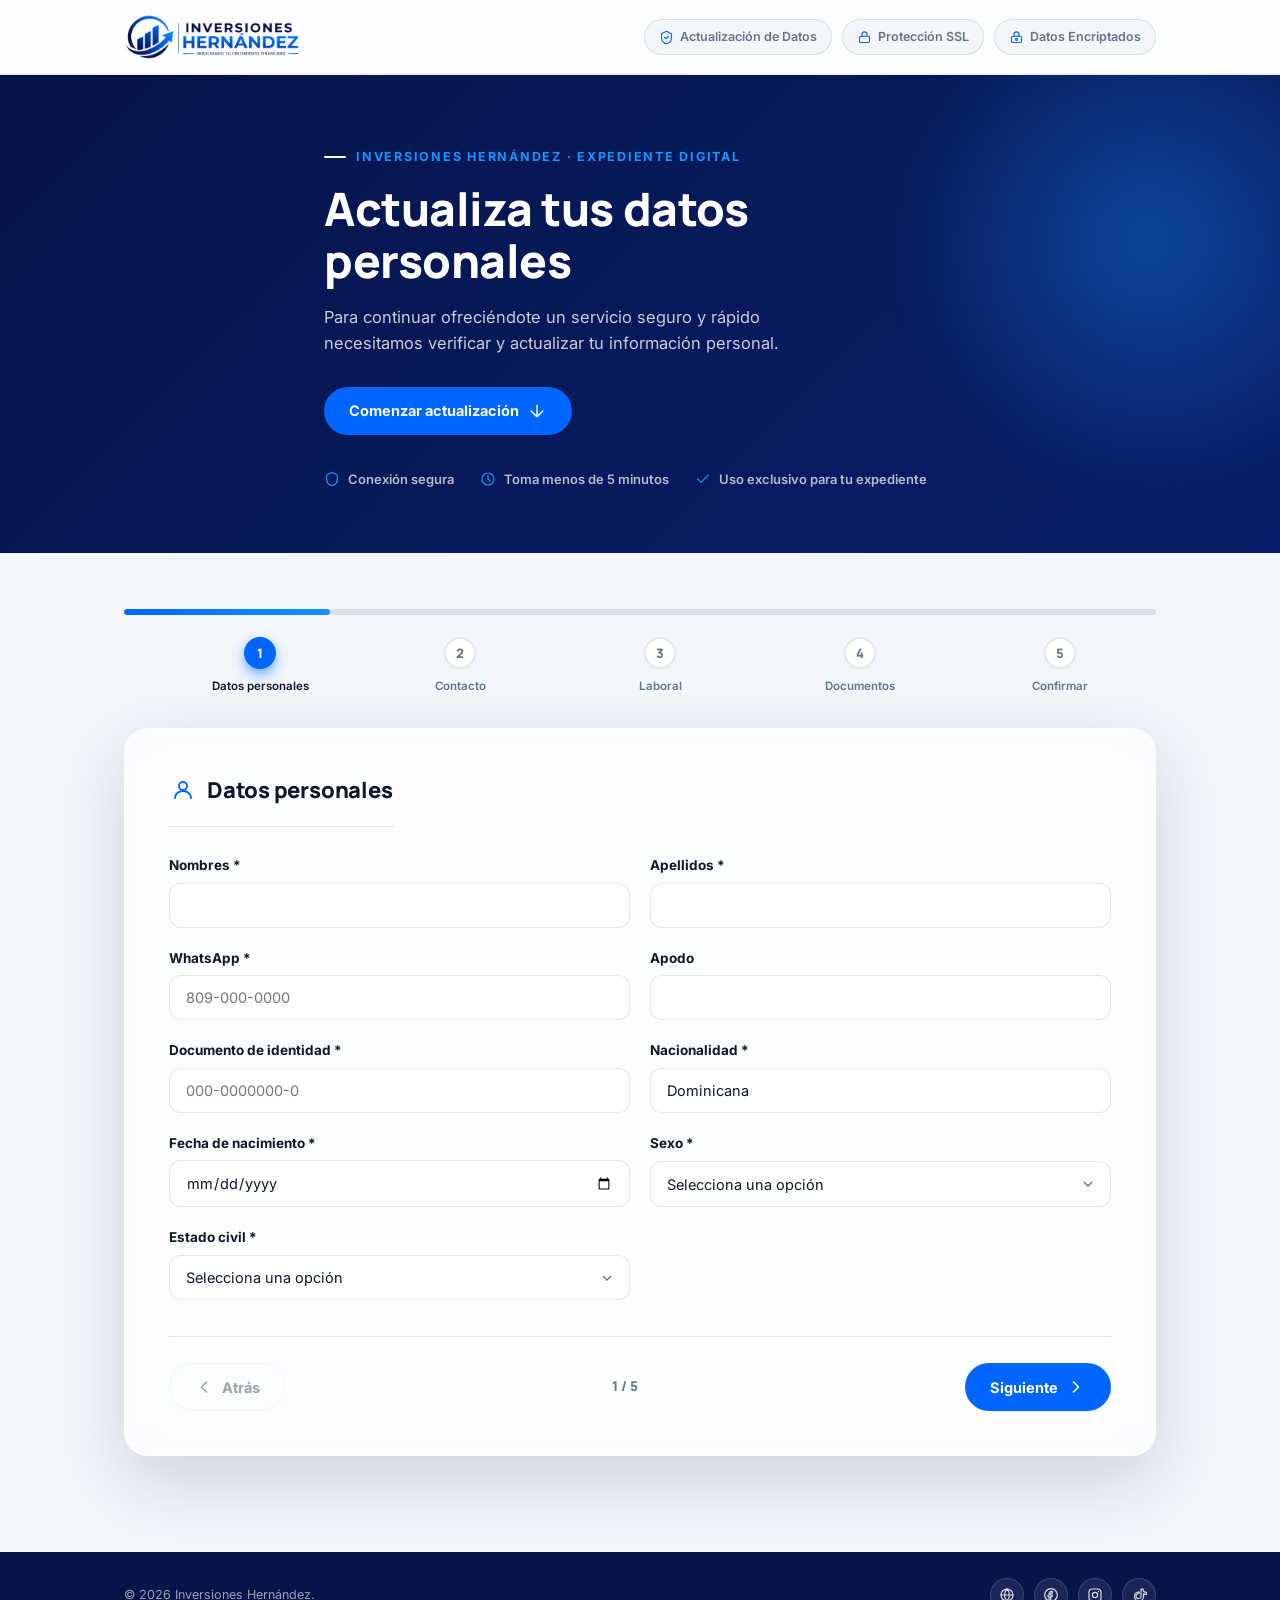
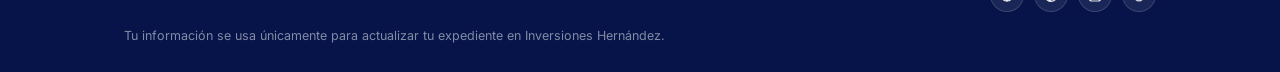
==== index.html @ edae8aea "Add files via upload" ====
<!DOCTYPE html>
<!--
  INVERSIONES HERNÁNDEZ — Actualización de Datos para Préstamos Cloud
  ====================================================================
  Página independiente (index.html / style.css / script.js) pensada para
  colocarse en /actualizar-datos/ dentro del sitio principal, reutilizando
  los assets de marca ya generados (logo, favicons, og-image).

  Nota de diseño: se usan íconos SVG en línea (el mismo sistema que el
  resto del sitio) en lugar de Font Awesome, por rendimiento y consistencia
  visual — ver mensaje de entrega para el detalle de esta decisión.
-->
<html lang="es">
<head>
<meta charset="UTF-8">
<meta name="viewport" content="width=device-width, initial-scale=1.0, viewport-fit=cover">
<title>Actualización de Datos — Inversiones Hernández</title>
<meta name="description" content="Actualiza tu información personal, de contacto, laboral y tus documentos de forma segura para tu expediente en Préstamos Cloud.">
<meta name="robots" content="noindex, follow">
<link rel="canonical" href="https://inversiones-hernandez.github.io/ih/actualizar-datos/">

<!-- Open Graph -->
<meta property="og:type" content="website">
<meta property="og:site_name" content="Inversiones Hernández">
<meta property="og:title" content="Actualización de Datos — Inversiones Hernández">
<meta property="og:description" content="Actualiza tu información de forma segura para tu expediente en Préstamos Cloud.">
<meta property="og:url" content="https://inversiones-hernandez.github.io/ih/actualizar-datos/">
<meta property="og:image" content="https://inversiones-hernandez.github.io/ih/actualizar-datos/assets/og-image.png">
<meta property="og:locale" content="es_DO">
<meta name="twitter:card" content="summary_large_image">

<link rel="preconnect" href="https://fonts.googleapis.com">
<link rel="preconnect" href="https://fonts.gstatic.com" crossorigin>
<link href="https://fonts.googleapis.com/css2?family=Manrope:wght@500;700;800&family=Inter:wght@400;500;600;700&display=swap" rel="stylesheet">

<link rel="icon" type="image/x-icon" href="favicon.ico">
<link rel="icon" type="image/png" sizes="16x16" href="favicon-16.png">
<link rel="icon" type="image/png" sizes="32x32" href="favicon-32.png">
<link rel="apple-touch-icon" sizes="180x180" href="apple-touch-icon.png">
<link rel="manifest" href="manifest.json">
<meta name="theme-color" content="#0066ff">
<link rel="stylesheet" href="style.css">

<script type="application/ld+json">
{
  "@context": "https://schema.org",
  "@type": "Organization",
  "name": "Inversiones Hernández.",
  "url": "https://inversiones-hernandez.github.io/ih/",
  "logo": "https://inversiones-hernandez.github.io/ih/assets/icon-512.png",
  "sameAs": [
    "https://www.facebook.com/people/Inversiones-Hern%C3%A1ndez/61592151383152/",
    "https://www.instagram.com/inversioneshernandezrd/",
    "https://www.tiktok.com/@inversioneshernandezrd"
  ]
}
</script>
</head>
<body>

<a class="skip-link" href="#formulario">Saltar al formulario</a>

<!-- ============ HEADER ============ -->
<header class="site-header">
  <div class="wrap header-inner">
    <a class="brand" href="../index.html">
      <img class="brand-mark" src="logo-horizontal.png" alt="Inversiones Hernández — Impulsando tu crecimiento financiero">
    </a>
    <div class="trust-badges" aria-label="Indicadores de seguridad">
      <span class="badge-pill">
        <svg class="icon" viewBox="0 0 24 24"><path d="M12 2l8 4v6c0 5-3.5 9-8 10-4.5-1-8-5-8-10V6z"/><path d="M9 12l2 2 4-4"/></svg>
        Actualización de Datos
      </span>
      <span class="badge-pill">
        <svg class="icon" viewBox="0 0 24 24"><rect x="4" y="10" width="16" height="10" rx="2"/><path d="M8 10V7a4 4 0 018 0v3"/></svg>
        Protección SSL
      </span>
      <span class="badge-pill">
        <svg class="icon" viewBox="0 0 24 24"><rect x="4" y="10" width="16" height="10" rx="2"/><path d="M8 10V7a4 4 0 018 0v3"/><circle cx="12" cy="15" r="1.6"/></svg>
        Datos Encriptados
      </span>
    </div>
  </div>
</header>

<main>
<!-- ============ HERO ============ -->
<section class="hero">
  <div class="wrap hero-inner">
    <div class="eyebrow">Inversiones Hernández · Expediente digital</div>
    <h1>Actualiza tus datos personales</h1>
    <p class="hero-sub">Para continuar ofreciéndote un servicio seguro y rápido necesitamos verificar y actualizar tu información personal.</p>
    <button type="button" class="btn btn-primary btn-lg" id="startBtn">
      Comenzar actualización
      <svg class="icon" viewBox="0 0 24 24"><path d="M12 5v14M5 12l7 7 7-7"/></svg>
    </button>
    <div class="hero-trust">
      <div class="trust-item"><svg class="icon" viewBox="0 0 24 24"><path d="M12 2l8 4v6c0 5-3.5 9-8 10-4.5-1-8-5-8-10V6z"/></svg>Conexión segura</div>
      <div class="trust-item"><svg class="icon" viewBox="0 0 24 24"><circle cx="12" cy="12" r="9"/><path d="M12 7v5l3 3"/></svg>Toma menos de 5 minutos</div>
      <div class="trust-item"><svg class="icon" viewBox="0 0 24 24"><path d="M20 6L9 17l-5-5"/></svg>Uso exclusivo para tu expediente</div>
    </div>
  </div>
</section>

<!-- ============ FORMULARIO ============ -->
<section class="form-section" id="formulario">
  <div class="wrap">

    <!-- Barra de progreso -->
    <div class="progress-wrap" aria-hidden="false">
      <div class="progress-track">
        <div class="progress-fill" id="progressFill"></div>
      </div>
      <ol class="progress-steps" id="progressSteps">
        <li class="progress-step active" data-step="1"><span class="dot">1</span><span class="label">Datos personales</span></li>
        <li class="progress-step" data-step="2"><span class="dot">2</span><span class="label">Contacto</span></li>
        <li class="progress-step" data-step="3"><span class="dot">3</span><span class="label">Laboral</span></li>
        <li class="progress-step" data-step="4"><span class="dot">4</span><span class="label">Documentos</span></li>
        <li class="progress-step" data-step="5"><span class="dot">5</span><span class="label">Confirmar</span></li>
      </ol>
    </div>

    <form id="updateForm" class="glass-card form-card" novalidate autocomplete="on">

      <!-- ===== PASO 1: DATOS PERSONALES ===== -->
      <fieldset class="step active" data-step="1">
        <legend class="step-title">
          <svg class="icon" viewBox="0 0 24 24"><circle cx="12" cy="8" r="4"/><path d="M4 20c0-4 3.6-7 8-7s8 3 8 7"/></svg>
          Datos personales
        </legend>

        <div class="field-grid">
          <div class="field"><label for="nombres">Nombres *</label><input type="text" id="nombres" name="nombres" required autocomplete="given-name"><span class="field-error">Escribe tus nombres.</span></div>
          <div class="field"><label for="apellidos">Apellidos *</label><input type="text" id="apellidos" name="apellidos" required autocomplete="family-name"><span class="field-error">Escribe tus apellidos.</span></div>
          <div class="field"><label for="whatsapp">WhatsApp *</label><input type="tel" id="whatsapp" name="whatsapp" required placeholder="809-000-0000" inputmode="numeric"><span class="field-error">Escribe un número dominicano válido (809/829/849).</span></div>
          <div class="field"><label for="apodo">Apodo</label><input type="text" id="apodo" name="apodo"></div>
          <div class="field"><label for="documento">Documento de identidad *</label><input type="text" id="documento" name="documento" required placeholder="000-0000000-0" inputmode="numeric"><span class="field-error">Escribe una cédula válida (11 dígitos).</span></div>
          <div class="field"><label for="nacionalidad">Nacionalidad *</label><input type="text" id="nacionalidad" name="nacionalidad" required value="Dominicana"><span class="field-error">Escribe tu nacionalidad.</span></div>
          <div class="field"><label for="fechaNacimiento">Fecha de nacimiento *</label><input type="date" id="fechaNacimiento" name="fechaNacimiento" required><span class="field-error">Debes ser mayor de 18 años.</span></div>
          <div class="field">
            <label for="sexo">Sexo *</label>
            <select id="sexo" name="sexo" required>
              <option value="" disabled selected>Selecciona una opción</option>
              <option value="Masculino">Masculino</option>
              <option value="Femenino">Femenino</option>
            </select>
            <span class="field-error">Selecciona una opción.</span>
          </div>
          <div class="field">
            <label for="estadoCivil">Estado civil *</label>
            <select id="estadoCivil" name="estadoCivil" required>
              <option value="" disabled selected>Selecciona una opción</option>
              <option value="Soltero/a">Soltero/a</option>
              <option value="Casado/a">Casado/a</option>
              <option value="Unión libre">Unión libre</option>
              <option value="Divorciado/a">Divorciado/a</option>
              <option value="Viudo/a">Viudo/a</option>
            </select>
            <span class="field-error">Selecciona una opción.</span>
          </div>
        </div>
      </fieldset>

      <!-- ===== PASO 2: CONTACTO ===== -->
      <fieldset class="step" data-step="2">
        <legend class="step-title">
          <svg class="icon" viewBox="0 0 24 24"><path d="M22 16.9v2a2 2 0 01-2.2 2 19.8 19.8 0 01-8.6-3.1 19.5 19.5 0 01-6-6A19.8 19.8 0 013 4.2 2 2 0 015 2h2a2 2 0 012 1.7c.1.9.3 1.8.6 2.6a2 2 0 01-.5 2.1L8 9.7a16 16 0 006 6l1.4-1.4a2 2 0 012.1-.5c.8.3 1.7.5 2.6.6a2 2 0 012 2.5z"/></svg>
          Contacto
        </legend>

        <div class="field-grid">
          <div class="field"><label for="telefonoPrincipal">Teléfono principal *</label><input type="tel" id="telefonoPrincipal" name="telefonoPrincipal" required placeholder="809-000-0000" inputmode="numeric"><span class="field-error">Escribe un número dominicano válido.</span></div>
          <div class="field"><label for="otroTelefono">Otro teléfono</label><input type="tel" id="otroTelefono" name="otroTelefono" placeholder="809-000-0000" inputmode="numeric"><span class="field-error">Escribe un número dominicano válido.</span></div>
          <div class="field"><label for="correo">Correo electrónico *</label><input type="email" id="correo" name="correo" required autocomplete="email"><span class="field-error">Escribe un correo válido.</span></div>
          <div class="field field-full"><label for="direccion">Dirección *</label><input type="text" id="direccion" name="direccion" required autocomplete="street-address"><span class="field-error">Escribe tu dirección.</span></div>
          <div class="field">
            <label for="provincia">Provincia *</label>
            <select id="provincia" name="provincia" required>
              <option value="" disabled selected>Selecciona tu provincia</option>
              <option>Azua</option><option>Bahoruco</option><option>Barahona</option><option>Dajabón</option>
              <option>Distrito Nacional</option><option>Duarte</option><option>El Seibo</option><option>Elías Piña</option>
              <option>Espaillat</option><option>Hato Mayor</option><option>Hermanas Mirabal</option><option>Independencia</option>
              <option>La Altagracia</option><option>La Romana</option><option>La Vega</option><option>María Trinidad Sánchez</option>
              <option>Monseñor Nouel</option><option>Monte Cristi</option><option>Monte Plata</option><option>Pedernales</option>
              <option>Peravia</option><option>Puerto Plata</option><option>Samaná</option><option>San Cristóbal</option>
              <option>San José de Ocoa</option><option>San Juan</option><option>San Pedro de Macorís</option><option>Sánchez Ramírez</option>
              <option>Santiago</option><option>Santiago Rodríguez</option><option>Santo Domingo</option><option>Valverde</option>
            </select>
            <span class="field-error">Selecciona tu provincia.</span>
          </div>
          <div class="field"><label for="municipio">Municipio *</label><input type="text" id="municipio" name="municipio" required><span class="field-error">Escribe tu municipio.</span></div>
          <div class="field"><label for="sector">Sector *</label><input type="text" id="sector" name="sector" required><span class="field-error">Escribe tu sector.</span></div>
        </div>
      </fieldset>

      <!-- ===== PASO 3: INFORMACIÓN LABORAL ===== -->
      <fieldset class="step" data-step="3">
        <legend class="step-title">
          <svg class="icon" viewBox="0 0 24 24"><rect x="3" y="7" width="18" height="13" rx="2"/><path d="M8 7V5a2 2 0 012-2h4a2 2 0 012 2v2"/></svg>
          Información laboral
        </legend>

        <div class="field-grid">
          <div class="field"><label for="lugarTrabajo">Lugar de trabajo *</label><input type="text" id="lugarTrabajo" name="lugarTrabajo" required><span class="field-error">Escribe tu lugar de trabajo.</span></div>
          <div class="field field-full"><label for="direccionTrabajo">Dirección del trabajo *</label><input type="text" id="direccionTrabajo" name="direccionTrabajo" required><span class="field-error">Escribe la dirección de tu trabajo.</span></div>
          <div class="field"><label for="ocupacion">Ocupación *</label><input type="text" id="ocupacion" name="ocupacion" required><span class="field-error">Escribe tu ocupación.</span></div>
          <div class="field"><label for="ingresos">Ingresos mensuales (RD$) *</label><input type="number" id="ingresos" name="ingresos" required min="0" step="1" inputmode="numeric"><span class="field-error">Escribe un monto válido.</span></div>
          <div class="field field-full">
            <label for="situacionLaboral">Situación laboral *</label>
            <select id="situacionLaboral" name="situacionLaboral" required>
              <option value="" disabled selected>Selecciona una opción</option>
              <option>Empleado fijo</option>
              <option>Empleado temporal</option>
              <option>Independiente</option>
              <option>Comerciante</option>
              <option>Empresario</option>
              <option>Desempleado</option>
              <option>Jubilado</option>
            </select>
            <span class="field-error">Selecciona una opción.</span>
          </div>
        </div>
      </fieldset>

      <!-- ===== PASO 4: DOCUMENTOS ===== -->
      <fieldset class="step" data-step="4">
        <legend class="step-title">
          <svg class="icon" viewBox="0 0 24 24"><rect x="3" y="3" width="18" height="18" rx="3"/><circle cx="9" cy="10" r="2"/><path d="M21 15l-5-5-9 9"/></svg>
          Documentos
        </legend>

        <!-- Tarjeta de ejemplo -->
        <div class="example-card">
          <div class="example-visual" aria-hidden="true">
            <svg viewBox="0 0 220 220" class="example-illustration">
              <circle cx="110" cy="110" r="104" fill="var(--gris-bg)" stroke="var(--azul-electrico)" stroke-width="2" stroke-dasharray="4 8"/>
              <circle cx="110" cy="78" r="30" fill="none" stroke="var(--azul-principal)" stroke-width="4"/>
              <path d="M62 168c6-26 26-40 48-40s42 14 48 40" fill="none" stroke="var(--azul-principal)" stroke-width="4" stroke-linecap="round"/>
              <rect x="76" y="118" width="68" height="42" rx="6" fill="var(--blanco)" stroke="var(--azul-oscuro)" stroke-width="3"/>
              <circle cx="92" cy="134" r="6" fill="var(--gris-bg)" stroke="var(--azul-oscuro)" stroke-width="2"/>
              <line x1="104" y1="130" x2="132" y2="130" stroke="var(--azul-oscuro)" stroke-width="2.5"/>
              <line x1="104" y1="138" x2="128" y2="138" stroke="var(--azul-oscuro)" stroke-width="2.5"/>
              <line x1="104" y1="146" x2="120" y2="146" stroke="var(--azul-oscuro)" stroke-width="2.5"/>
            </svg>
          </div>
          <div class="example-copy">
            <h3>Ejemplo de fotografía correcta</h3>
            <ul>
              <li>Persona mirando al frente.</li>
              <li>Sosteniendo el documento de identidad.</li>
              <li>Documento completamente visible.</li>
              <li>Buena iluminación y fondo claro.</li>
            </ul>
            <button type="button" class="btn btn-ghost btn-sm" id="viewExampleBtn">Ver imagen en tamaño completo</button>
          </div>
        </div>

        <div class="whatsapp-note">
          <svg class="icon" viewBox="0 0 24 24"><path d="M12 9v4M12 17h.01"/><path d="M10.3 3.9L2.6 18a2 2 0 001.7 3h15.4a2 2 0 001.7-3L13.7 3.9a2 2 0 00-3.4 0z"/></svg>
          <p><strong>Importante:</strong> al finalizar, se abrirá WhatsApp con tus datos. Ahí debes <strong>adjuntar manualmente estas 3 fotos</strong> antes de enviar el mensaje — no se envían solas.</p>
        </div>

        <div class="upload-grid">
          <!-- Foto de perfil -->
          <div class="upload-block">
            <label class="upload-label">Foto de perfil *</label>
            <div class="dropzone" data-target="fotoPerfil" tabindex="0" role="button" aria-label="Subir foto de perfil">
              <svg class="icon upload-icon" viewBox="0 0 24 24"><path d="M12 16V4M7 9l5-5 5 5"/><path d="M4 20h16"/></svg>
              <p><strong>Arrastra tu imagen aquí</strong> o haz clic para seleccionar</p>
              <span class="upload-hint">También puedes tomar la foto con tu cámara</span>
              <input type="file" id="fotoPerfil" name="fotoPerfil" accept="image/*" capture="environment" hidden required>
            </div>
            <div class="preview-box" id="previewFotoPerfil" hidden>
              <img alt="Vista previa de foto de perfil">
              <button type="button" class="preview-remove" data-target="fotoPerfil" aria-label="Quitar imagen">
                <svg class="icon" viewBox="0 0 24 24"><path d="M18 6L6 18M6 6l12 12"/></svg>
              </button>
            </div>
            <span class="field-error">Sube tu foto de perfil.</span>
          </div>

          <!-- Cédula frontal -->
          <div class="upload-block">
            <label class="upload-label">Documento de identidad (frontal) *</label>
            <div class="dropzone" data-target="fotoCedulaFrontal" tabindex="0" role="button" aria-label="Subir foto frontal de la cédula">
              <svg class="icon upload-icon" viewBox="0 0 24 24"><path d="M12 16V4M7 9l5-5 5 5"/><path d="M4 20h16"/></svg>
              <p><strong>Arrastra tu imagen aquí</strong> o haz clic para seleccionar</p>
              <span class="upload-hint">También puedes tomar la foto con tu cámara</span>
              <input type="file" id="fotoCedulaFrontal" name="fotoCedulaFrontal" accept="image/*" capture="environment" hidden required>
            </div>
            <div class="preview-box" id="previewFotoCedulaFrontal" hidden>
              <img alt="Vista previa de cédula frontal">
              <button type="button" class="preview-remove" data-target="fotoCedulaFrontal" aria-label="Quitar imagen">
                <svg class="icon" viewBox="0 0 24 24"><path d="M18 6L6 18M6 6l12 12"/></svg>
              </button>
            </div>
            <span class="field-error">Sube la foto frontal de tu cédula.</span>
          </div>

          <!-- Cédula reverso -->
          <div class="upload-block">
            <label class="upload-label">Documento de identidad (reverso) *</label>
            <div class="dropzone" data-target="fotoCedulaReverso" tabindex="0" role="button" aria-label="Subir foto del reverso de la cédula">
              <svg class="icon upload-icon" viewBox="0 0 24 24"><path d="M12 16V4M7 9l5-5 5 5"/><path d="M4 20h16"/></svg>
              <p><strong>Arrastra tu imagen aquí</strong> o haz clic para seleccionar</p>
              <span class="upload-hint">También puedes tomar la foto con tu cámara</span>
              <input type="file" id="fotoCedulaReverso" name="fotoCedulaReverso" accept="image/*" capture="environment" hidden required>
            </div>
            <div class="preview-box" id="previewFotoCedulaReverso" hidden>
              <img alt="Vista previa de cédula reverso">
              <button type="button" class="preview-remove" data-target="fotoCedulaReverso" aria-label="Quitar imagen">
                <svg class="icon" viewBox="0 0 24 24"><path d="M18 6L6 18M6 6l12 12"/></svg>
              </button>
            </div>
            <span class="field-error">Sube la foto del reverso de tu cédula.</span>
          </div>
        </div>
      </fieldset>

      <!-- ===== PASO 5: CONFIRMACIÓN ===== -->
      <fieldset class="step" data-step="5">
        <legend class="step-title">
          <svg class="icon" viewBox="0 0 24 24"><circle cx="12" cy="12" r="9"/><path d="M9 12l2 2 4-4"/></svg>
          Confirmación
        </legend>

        <div class="summary-box" id="summaryBox" aria-live="polite"></div>

        <label class="consent-row">
          <input type="checkbox" id="consentimiento" name="consentimiento" required>
          <span>Confirmo que toda la información suministrada es correcta y autorizo a Inversiones Hernández a utilizarla únicamente para fines de actualización de mi expediente en Préstamos Cloud.</span>
        </label>
        <span class="field-error" id="consentError">Debes confirmar y autorizar el uso de tus datos.</span>

        <button type="submit" class="btn btn-primary btn-huge" id="submitBtn">
          Actualizar información
          <svg class="icon" viewBox="0 0 24 24"><path d="M20 6L9 17l-5-5"/></svg>
        </button>
      </fieldset>

      <!-- ===== NAVEGACIÓN DEL FORMULARIO ===== -->
      <div class="form-nav">
        <button type="button" class="btn btn-ghost" id="prevBtn" disabled>
          <svg class="icon" viewBox="0 0 24 24"><path d="M15 18l-6-6 6-6"/></svg>
          Atrás
        </button>
        <span class="step-indicator"><span id="stepCurrent">1</span> / 5</span>
        <button type="button" class="btn btn-primary" id="nextBtn">
          <span id="nextBtnLabel">Paso Final</span>
          <svg class="icon" viewBox="0 0 24 24"><path d="M9 6l6 6-6 6"/></svg>
        </button>
      </div>
    </form>
  </div>
</section>
</main>

<!-- ============ FOOTER ============ -->
<footer class="site-footer">
  <div class="wrap footer-inner">
    <div class="footer-top">
      <span>© 2026 Inversiones Hernández.</span>
      <div class="footer-socials">
        <a href="https://inversiones-hernandez.github.io/ih/" target="_blank" rel="noopener" aria-label="Sitio web oficial">
          <svg class="icon" viewBox="0 0 24 24"><circle cx="12" cy="12" r="9"/><path d="M3 12h18M12 3c2.5 2.5 3.8 5.6 3.8 9s-1.3 6.5-3.8 9c-2.5-2.5-3.8-5.6-3.8-9S9.5 5.5 12 3z"/></svg>
        </a>
        <a href="https://www.facebook.com/people/Inversiones-Hern%C3%A1ndez/61592151383152/" target="_blank" rel="noopener" aria-label="Facebook">
          <svg class="icon" viewBox="0 0 24 24"><circle cx="12" cy="12" r="9.5"/><path d="M14 9.2h-1.3c-.8 0-1.2.5-1.2 1.3V12H14l-.4 2.3h-2.1V21h-2.3v-6.7H7.4V12h1.8v-1.9c0-1.9 1.2-3.4 3-3.4H14z"/></svg>
        </a>
        <a href="https://www.instagram.com/inversioneshernandezrd/" target="_blank" rel="noopener" aria-label="Instagram">
          <svg class="icon" viewBox="0 0 24 24"><rect x="3" y="3" width="18" height="18" rx="5"/><circle cx="12" cy="12" r="4"/><circle cx="17.3" cy="6.7" r="1" fill="currentColor" stroke="none"/></svg>
        </a>
        <a href="https://www.tiktok.com/@inversioneshernandezrd" target="_blank" rel="noopener" aria-label="TikTok">
          <svg class="icon" viewBox="0 0 24 24"><path d="M15 3v10.7a3.7 3.7 0 11-3-3.63V7.2a6.8 6.8 0 106.8 6.8V10a8 8 0 004.2 1.2V8a5 5 0 01-5-5z"/></svg>
        </a>
      </div>
    </div>
    <span class="footer-note">Tu información se usa únicamente para actualizar tu expediente en Inversiones Hernández.</span>
  </div>
</footer>

<!-- ============ OVERLAYS ============ -->

<!-- Loader -->
<div class="overlay" id="loaderOverlay" hidden>
  <div class="overlay-card">
    <div class="spinner" aria-hidden="true"></div>
    <p id="loaderText">Enviando tu información…</p>
    <div class="loader-bar"><div class="loader-bar-fill" id="loaderBarFill"></div></div>
  </div>
</div>

<!-- Éxito -->
<div class="overlay" id="successOverlay" hidden>
  <div class="overlay-card">
    <div class="success-check" aria-hidden="true">
      <svg viewBox="0 0 52 52"><circle cx="26" cy="26" r="24"/><path d="M14 27l8 8 16-16"/></svg>
    </div>
    <h3>¡Información recibida!</h3>
    <p>Vas a abrir WhatsApp para enviarnos tu solicitud. Espera un momento…</p>
  </div>
</div>

<!-- Aviso post-WhatsApp -->
<div class="overlay" id="whatsappNotice" hidden>
  <div class="overlay-card notice-card">
    <svg class="icon notice-icon" viewBox="0 0 24 24"><path d="M12 9v4M12 17h.01"/><path d="M10.3 3.9L2.6 18a2 2 0 001.7 3h15.4a2 2 0 001.7-3L13.7 3.9a2 2 0 00-3.4 0z"/></svg>
    <h3>Un último paso</h3>
    <p>Ahora adjunta las fotografías de perfil y de tu documento antes de enviar el mensaje en WhatsApp.</p>
    <button type="button" class="btn btn-primary" id="closeWhatsappNotice">Entendido</button>
  </div>
</div>

<!-- Imagen de ejemplo en tamaño completo -->
<div class="overlay" id="imageModal" hidden>
  <div class="overlay-card image-modal-card">
    <button type="button" class="modal-close" id="closeImageModal" aria-label="Cerrar">
      <svg class="icon" viewBox="0 0 24 24"><path d="M18 6L6 18M6 6l12 12"/></svg>
    </button>
    <svg viewBox="0 0 220 220" class="example-illustration example-illustration-lg">
      <circle cx="110" cy="110" r="104" fill="var(--gris-bg)" stroke="var(--azul-electrico)" stroke-width="2" stroke-dasharray="4 8"/>
      <circle cx="110" cy="78" r="30" fill="none" stroke="var(--azul-principal)" stroke-width="4"/>
      <path d="M62 168c6-26 26-40 48-40s42 14 48 40" fill="none" stroke="var(--azul-principal)" stroke-width="4" stroke-linecap="round"/>
      <rect x="76" y="118" width="68" height="42" rx="6" fill="var(--blanco)" stroke="var(--azul-oscuro)" stroke-width="3"/>
      <circle cx="92" cy="134" r="6" fill="var(--gris-bg)" stroke="var(--azul-oscuro)" stroke-width="2"/>
      <line x1="104" y1="130" x2="132" y2="130" stroke="var(--azul-oscuro)" stroke-width="2.5"/>
      <line x1="104" y1="138" x2="128" y2="138" stroke="var(--azul-oscuro)" stroke-width="2.5"/>
      <line x1="104" y1="146" x2="120" y2="146" stroke="var(--azul-oscuro)" stroke-width="2.5"/>
    </svg>
    <p>Ejemplo de fotografía correcta</p>
  </div>
</div>

<!-- Toast de error genérico -->
<div class="toast" id="toast" role="status" aria-live="assertive" hidden></div>

<script src="script.js"></script>
</body>
</html>
---- style.css ----
/* ==========================================================================
   INVERSIONES HERNÁNDEZ — Actualización de Datos
   style.css — organizado por secciones
   ==========================================================================
   1. Variables y reset
   2. Tipografía base
   3. Utilidades / layout
   4. Header
   5. Hero
   6. Barra de progreso
   7. Formulario (tarjeta, campos, validación)
   8. Carga de documentos (dropzones, preview, ejemplo)
   9. Botones
   10. Overlays (loader, éxito, aviso, modal imagen)
   11. Toast
   12. Footer
   13. Animaciones
   14. Responsive
   ========================================================================== */

/* ===== 1. VARIABLES Y RESET ===== */
:root{
  --azul-oscuro:#061449;
  --azul-profundo:#0a1f6b;
  --azul-principal:#0066ff;
  --azul-electrico:#1495ff;
  --blanco:#ffffff;
  --gris-bg:#f3f6fb;
  --gris-texto:#64748b;
  --texto:#0f172a;
  --borde:rgba(15,23,42,.10);
  --shadow:0 25px 70px rgba(6,20,73,.16);
  --radius:24px;

  --exito:#1b9c6e;
  --error:#e0392f;
  --display:"Manrope","Inter",sans-serif;
  --body-font:"Inter","Manrope",sans-serif;
}

*{ box-sizing: border-box; }
html{ scroll-behavior: smooth; }
body{
  margin:0;
  background: var(--gris-bg);
  color: var(--texto);
  font-family: var(--body-font);
  line-height:1.6;
  -webkit-font-smoothing:antialiased;
}
h1,h2,h3,legend{
  font-family: var(--display);
  color: var(--texto);
  margin:0;
  font-weight:800;
  letter-spacing:-.01em;
}
p{ margin:0; }
a{ color:inherit; text-decoration:none; }
img{ max-width:100%; display:block; }
ul{ margin:0; padding:0; }

.icon{
  width:20px; height:20px;
  stroke:currentColor; fill:none;
  stroke-width:1.8; stroke-linecap:round; stroke-linejoin:round;
  display:block; flex-shrink:0;
}

.skip-link{
  position:absolute; left:-999px; top:auto;
  background:var(--azul-principal); color:#fff;
  padding:12px 20px; border-radius:10px; z-index:999; font-weight:700; font-size:14px;
}
.skip-link:focus{ left:16px; top:16px; }
:focus-visible{ outline:2px solid var(--azul-electrico); outline-offset:2px; }

/* ===== 3. UTILIDADES / LAYOUT ===== */
.wrap{ max-width:1080px; margin:0 auto; padding:0 24px; }
.eyebrow{
  font-family:"Inter",sans-serif; font-size:12.5px; font-weight:700;
  letter-spacing:.14em; text-transform:uppercase; color:var(--azul-principal);
  display:flex; align-items:center; gap:10px; margin-bottom:16px;
}
.eyebrow::before{ content:""; width:22px; height:2px; background:var(--azul-electrico); border-radius:2px; }

.glass-card{
  background: rgba(255,255,255,.72);
  backdrop-filter: blur(18px) saturate(160%);
  -webkit-backdrop-filter: blur(18px) saturate(160%);
  border:1px solid rgba(255,255,255,.6);
  border-radius: var(--radius);
  box-shadow: var(--shadow);
}

/* ===== 4. HEADER ===== */
.site-header{
  position:sticky; top:0; z-index:50;
  background: rgba(255,255,255,.85);
  backdrop-filter: blur(14px) saturate(140%);
  border-bottom:1px solid var(--borde);
}
.header-inner{
  padding:14px 24px; display:flex; align-items:center; justify-content:space-between; gap:20px; flex-wrap:wrap;
}
.brand{ display:flex; align-items:center; }
.brand-mark{ height:46px; width:auto; object-fit:contain; }
.trust-badges{ display:flex; gap:10px; flex-wrap:wrap; }
.badge-pill{
  display:flex; align-items:center; gap:6px;
  background:var(--gris-bg); border:1px solid var(--borde); border-radius:100px;
  padding:7px 14px; font-size:12.5px; font-weight:600; color:var(--gris-texto);
}
.badge-pill .icon{ width:15px; height:15px; color:var(--azul-principal); }

/* ===== 5. HERO ===== */
.hero{
  background: linear-gradient(135deg, var(--azul-oscuro), var(--azul-profundo));
  padding:72px 0 64px;
  position:relative; overflow:hidden;
}
.hero::before{
  content:""; position:absolute; top:-20%; right:-10%;
  width:520px; height:520px; border-radius:50%;
  background: radial-gradient(circle, rgba(20,149,255,.35), transparent 70%);
  filter: blur(10px);
}
.hero-inner{ position:relative; z-index:1; max-width:680px; }
.hero .eyebrow{ color:var(--azul-electrico); }
.hero .eyebrow::before{ background:#fff; }
.hero h1{ color:#fff; font-size:clamp(30px,4.4vw,46px); line-height:1.14; }
.hero-sub{ color:rgba(255,255,255,.78); font-size:16.5px; margin-top:16px; max-width:52ch; }
.btn-lg{ margin-top:30px; }
.hero-trust{ display:flex; gap:26px; margin-top:34px; flex-wrap:wrap; }
.trust-item{
  display:flex; align-items:center; gap:8px; font-size:13px; color:rgba(255,255,255,.7); font-weight:600;
}
.trust-item .icon{ width:16px; height:16px; color:var(--azul-electrico); }

/* ===== 6. BARRA DE PROGRESO ===== */
.form-section{ padding:56px 0 96px; }
.progress-wrap{ margin-bottom:32px; }
.progress-track{
  height:6px; background:var(--borde); border-radius:100px; overflow:hidden; margin-bottom:22px;
}
.progress-fill{
  height:100%; width:20%;
  background:linear-gradient(90deg, var(--azul-principal), var(--azul-electrico));
  border-radius:100px; transition:width .4s ease;
}
.progress-steps{
  list-style:none; display:grid; grid-template-columns:repeat(5,1fr); gap:8px;
}
.progress-step{ display:flex; flex-direction:column; align-items:center; gap:8px; text-align:center; }
.progress-step .dot{
  width:32px; height:32px; border-radius:50%; background:var(--blanco); border:2px solid var(--borde);
  display:flex; align-items:center; justify-content:center; font-family:var(--display); font-weight:800;
  font-size:13px; color:var(--gris-texto); transition:all .3s ease;
}
.progress-step .label{ font-size:11.5px; font-weight:600; color:var(--gris-texto); }
.progress-step.active .dot{ background:var(--azul-principal); border-color:var(--azul-principal); color:#fff; box-shadow:0 6px 16px -4px var(--azul-principal); }
.progress-step.active .label{ color:var(--texto); }
.progress-step.done .dot{ background:var(--exito); border-color:var(--exito); color:#fff; }

/* ===== 7. FORMULARIO ===== */
.form-card{ padding:44px; }
fieldset{ border:none; margin:0; padding:0; }
.step{ display:none; animation: fadeSlideIn .4s ease; }
.step.active{ display:block; }
.step-title{
  display:flex; align-items:center; gap:12px; font-size:22px; margin-bottom:28px;
  padding-bottom:18px; border-bottom:1px solid var(--borde);
}
.step-title .icon{ width:24px; height:24px; color:var(--azul-principal); }

.field-grid{ display:grid; grid-template-columns:repeat(2,1fr); gap:20px; }
.field{ display:grid; gap:6px; }
.field-full{ grid-column:1 / -1; }
.field label{ font-size:13.5px; font-weight:700; color:var(--texto); }
.field input, .field select{
  width:100%; padding:13px 16px; border-radius:12px; border:1.5px solid var(--borde);
  background:var(--blanco); color:var(--texto); font-family:var(--body-font); font-size:14.5px;
  transition:border-color .2s ease, box-shadow .2s ease;
}
.field input:focus, .field select:focus{
  outline:none; border-color:var(--azul-principal); box-shadow:0 0 0 4px rgba(0,102,255,.12);
}
.field select{ appearance:none; background-image:url("data:image/svg+xml,%3Csvg xmlns='http://www.w3.org/2000/svg' viewBox='0 0 24 24' fill='none' stroke='%2364748b' stroke-width='2'%3E%3Cpath d='M6 9l6 6 6-6'/%3E%3C/svg%3E"); background-repeat:no-repeat; background-position:right 14px center; background-size:16px; padding-right:40px; }
.field-error{ display:none; font-size:12px; color:var(--error); font-weight:600; }
.field.invalid input, .field.invalid select{ border-color:var(--error); box-shadow:0 0 0 4px rgba(224,57,47,.10); }
.field.invalid .field-error{ display:block; }

.consent-row{
  display:flex; gap:12px; align-items:flex-start; font-size:14.5px; color:var(--gris-texto);
  background:var(--gris-bg); border:1px solid var(--borde); border-radius:14px; padding:18px 20px; margin:24px 0 6px;
  cursor:pointer;
}
.consent-row input{ width:19px; height:19px; margin-top:2px; accent-color:var(--azul-principal); flex-shrink:0; }
#consentError{ margin-top:4px; }

.summary-box{
  background:var(--gris-bg); border:1px solid var(--borde); border-radius:16px;
  padding:20px 22px; margin-bottom:24px; font-size:13.5px; color:var(--gris-texto);
  display:grid; gap:6px; max-height:220px; overflow-y:auto;
}
.summary-box strong{ color:var(--texto); }

/* ===== 8. CARGA DE DOCUMENTOS ===== */
.example-card{
  display:flex; gap:24px; align-items:center;
  background:var(--gris-bg); border:1.5px solid var(--azul-electrico);
  border-radius:18px; padding:22px; margin-bottom:32px;
}
.example-visual{ flex-shrink:0; width:120px; height:120px; }
.example-illustration{ width:100%; height:100%; }
.example-illustration-lg{ width:min(70vw,320px); height:min(70vw,320px); margin:0 auto; }
.example-copy h3{ font-size:16px; margin-bottom:10px; }
.example-copy ul{ display:grid; gap:6px; margin-bottom:14px; }
.example-copy li{ font-size:13.5px; color:var(--gris-texto); padding-left:18px; position:relative; }
.example-copy li::before{ content:"✓"; position:absolute; left:0; color:var(--exito); font-weight:800; }

.upload-grid{ display:grid; grid-template-columns:repeat(3,1fr); gap:20px; }
.whatsapp-note{
  display:flex; gap:14px; align-items:flex-start;
  background:rgba(37,211,102,.08); border:1.5px solid rgba(37,211,102,.35);
  border-radius:16px; padding:16px 20px; margin-bottom:24px;
}
.whatsapp-note .icon{ width:22px; height:22px; color:#1b9c6e; flex-shrink:0; margin-top:1px; }
.whatsapp-note p{ font-size:13.5px; color:var(--texto); }
.whatsapp-note strong{ color:#0e7a53; }
.upload-block{ display:grid; gap:10px; }
.upload-label{ font-size:13.5px; font-weight:700; }
.dropzone{
  border:2px dashed var(--borde); border-radius:16px; padding:28px 16px; text-align:center;
  cursor:pointer; transition:border-color .2s ease, background .2s ease; background:var(--blanco);
}
.dropzone:hover, .dropzone.dragover{ border-color:var(--azul-principal); background:rgba(0,102,255,.04); }
.upload-icon{ width:28px; height:28px; margin:0 auto 10px; color:var(--azul-principal); }
.dropzone p{ font-size:13.5px; color:var(--texto); margin-bottom:4px; }
.upload-hint{ font-size:11.5px; color:var(--gris-texto); }
.preview-box{ position:relative; border-radius:14px; overflow:hidden; border:1px solid var(--borde); }
.preview-box img{ width:100%; height:140px; object-fit:cover; }
.preview-remove{
  position:absolute; top:8px; right:8px; width:28px; height:28px; border-radius:50%;
  background:rgba(6,20,73,.75); border:none; color:#fff; display:flex; align-items:center; justify-content:center; cursor:pointer;
}
.preview-remove .icon{ width:15px; height:15px; }
.upload-block .field-error{ display:none; }
.upload-block.invalid .dropzone{ border-color:var(--error); background:rgba(224,57,47,.04); }
.upload-block.invalid .field-error{ display:block; }

/* ===== 9. BOTONES ===== */
.btn{
  display:inline-flex; align-items:center; gap:8px; padding:13px 24px; border-radius:100px;
  font-weight:700; font-size:14.5px; cursor:pointer; border:1.5px solid transparent;
  transition:transform .2s ease, box-shadow .2s ease, background .2s ease; font-family:var(--body-font);
}
.btn-primary{ background:var(--azul-principal); color:#fff; }
.btn-primary:hover{ transform:translateY(-2px); box-shadow:0 16px 34px -14px var(--azul-principal); }
.btn-primary:disabled{ opacity:.5; cursor:not-allowed; transform:none; box-shadow:none; }
.btn-ghost{ background:transparent; border-color:var(--borde); color:var(--texto); }
.btn-ghost:hover{ border-color:var(--azul-principal); color:var(--azul-principal); }
.btn-ghost:disabled{ opacity:.4; cursor:not-allowed; }
.btn-sm{ padding:9px 16px; font-size:13px; }
.btn-huge{ width:100%; justify-content:center; padding:19px 24px; font-size:16.5px; margin-top:26px; }

.form-nav{
  display:flex; align-items:center; justify-content:space-between; margin-top:36px;
  padding-top:26px; border-top:1px solid var(--borde);
}
.step-indicator{ font-family:var(--display); font-weight:800; font-size:13.5px; color:var(--gris-texto); }

/* ===== 10. OVERLAYS ===== */
.overlay{
  position:fixed; inset:0; z-index:200; background:rgba(6,20,73,.55);
  display:flex; align-items:center; justify-content:center; padding:24px;
  backdrop-filter:blur(4px);
}
.overlay[hidden]{ display:none; }
.overlay-card{
  background:#fff; border-radius:var(--radius); box-shadow:var(--shadow);
  padding:40px; max-width:420px; width:100%; text-align:center; position:relative;
  animation: popIn .3s ease;
}
.overlay-card h3{ font-size:20px; margin:16px 0 8px; }
.overlay-card p{ color:var(--gris-texto); font-size:14.5px; }

.spinner{
  width:52px; height:52px; border-radius:50%;
  border:4px solid var(--borde); border-top-color:var(--azul-principal);
  margin:0 auto 20px; animation:spin .8s linear infinite;
}
.loader-bar{ height:6px; background:var(--borde); border-radius:100px; overflow:hidden; margin-top:20px; }
.loader-bar-fill{ height:100%; width:0%; background:linear-gradient(90deg,var(--azul-principal),var(--azul-electrico)); transition:width .3s ease; }

.success-check{ width:70px; height:70px; margin:0 auto; }
.success-check svg{ width:100%; height:100%; }
.success-check circle{ fill:none; stroke:var(--exito); stroke-width:2.5; stroke-dasharray:151; stroke-dashoffset:151; animation:drawCircle .5s ease forwards; }
.success-check path{ fill:none; stroke:var(--exito); stroke-width:3; stroke-linecap:round; stroke-linejoin:round; stroke-dasharray:40; stroke-dashoffset:40; animation:drawCheck .3s .5s ease forwards; }

.notice-icon{ width:44px; height:44px; color:var(--azul-principal); margin:0 auto; }
.notice-card .btn{ margin-top:20px; }

.image-modal-card{ max-width:380px; }
.modal-close{
  position:absolute; top:14px; right:14px; width:32px; height:32px; border-radius:50%;
  background:var(--gris-bg); border:none; display:flex; align-items:center; justify-content:center; cursor:pointer;
}

/* ===== 11. TOAST ===== */
.toast{
  position:fixed; bottom:24px; left:50%; transform:translateX(-50%);
  background:var(--azul-oscuro); color:#fff; padding:14px 22px; border-radius:100px;
  font-size:13.5px; font-weight:600; z-index:300; box-shadow:var(--shadow);
  animation: toastIn .3s ease;
}
.toast.toast-error{ background:var(--error); }

/* ===== 12. FOOTER ===== */
.site-footer{ background:var(--azul-oscuro); color:rgba(255,255,255,.6); padding:26px 0; font-size:12.5px; }
.footer-inner{ display:flex; flex-direction:column; gap:14px; }
.footer-top{ display:flex; justify-content:space-between; align-items:center; gap:16px; flex-wrap:wrap; }
.footer-socials{ display:flex; gap:10px; }
.footer-socials a{
  width:34px; height:34px; border-radius:50%; background:rgba(255,255,255,.08);
  border:1px solid rgba(255,255,255,.14); display:flex; align-items:center; justify-content:center;
  color:rgba(255,255,255,.85); transition:background .2s ease, transform .2s ease;
}
.footer-socials a:hover{ background:var(--azul-principal); transform:translateY(-2px); }
.footer-socials a .icon{ width:16px; height:16px; }
.footer-socials a.social-disabled{ opacity:.4; cursor:default; }
.footer-socials a.social-disabled:hover{ background:rgba(255,255,255,.08); transform:none; }
.footer-note{ color:rgba(255,255,255,.5); }

/* ===== 13. ANIMACIONES ===== */
@keyframes fadeSlideIn{ from{ opacity:0; transform:translateY(14px);} to{ opacity:1; transform:translateY(0);} }
@keyframes popIn{ from{ opacity:0; transform:scale(.92);} to{ opacity:1; transform:scale(1);} }
@keyframes spin{ to{ transform:rotate(360deg); } }
@keyframes toastIn{ from{ opacity:0; transform:translate(-50%,10px);} to{ opacity:1; transform:translate(-50%,0);} }
@keyframes drawCircle{ to{ stroke-dashoffset:0; } }
@keyframes drawCheck{ to{ stroke-dashoffset:0; } }
@media (prefers-reduced-motion: reduce){
  *{ animation-duration:.001ms !important; animation-iteration-count:1 !important; transition-duration:.001ms !important; }
  html{ scroll-behavior:auto; }
}

/* ===== 14. RESPONSIVE ===== */

/* Monitores grandes: evitar que el formulario se sienta perdido en pantallas anchas */
@media (min-width: 1400px){
  .wrap{ max-width:1180px; }
  .form-card{ padding:56px; }
}

/* Tablets (landscape) y laptops pequeñas: 2 columnas siguen funcionando bien */
@media (max-width: 1024px){
  .upload-grid{ grid-template-columns:repeat(3,1fr); gap:16px; }
}

/* Tablets (portrait): mantener 2 columnas en campos de texto, 2 en documentos */
@media (max-width: 900px){
  .field-grid{ grid-template-columns:repeat(2,1fr); }
  .field-full{ grid-column:1 / -1; }
  .upload-grid{ grid-template-columns:repeat(2,1fr); }
  .example-card{ flex-direction:column; text-align:center; }
  .example-copy ul{ text-align:left; }
  .progress-step .label{ display:none; }
  .hero-inner{ max-width:100%; }
}

/* Tablets pequeñas / teléfonos grandes en horizontal */
@media (max-width: 720px){
  .field-grid{ grid-template-columns:1fr; }
  .upload-grid{ grid-template-columns:1fr; }
  .form-card{ padding:32px; }
}

/* Teléfonos */
@media (max-width: 640px){
  .form-card{ padding:24px 20px; }
  .hero{ padding:52px 0 44px; }
  .trust-badges{ display:none; }
  .header-inner{ padding:12px 18px; }
  .form-nav{ flex-wrap:wrap; gap:14px; justify-content:center; }
  .form-nav .btn{ flex:1 1 auto; justify-content:center; }
  .step-indicator{ order:-1; width:100%; text-align:center; }
  .btn-huge{ font-size:15px; padding:17px 20px; }
  .step-title{ font-size:19px; gap:10px; }
  .consent-row{ padding:16px; font-size:13.5px; }
  .example-card{ padding:18px; gap:16px; }
  .example-visual{ width:96px; height:96px; }
  .overlay-card{ padding:30px 24px; }
  .whatsapp-note{ flex-direction:column; align-items:flex-start; }
}

/* Teléfonos pequeños */
@media (max-width: 380px){
  .wrap{ padding:0 16px; }
  .hero h1{ font-size:26px; }
  .hero-sub{ font-size:14.5px; }
  .btn-lg{ width:100%; justify-content:center; }
  .hero-trust{ flex-direction:column; gap:10px; }
  .form-card{ padding:18px 14px; }
  .progress-step .dot{ width:26px; height:26px; font-size:11px; }
  .step-title{ font-size:17px; }
  .field input, .field select{ padding:12px 14px; font-size:14px; }
  .btn-huge{ font-size:14px; padding:16px 16px; }
  .form-nav .btn{ font-size:13.5px; padding:12px 16px; }
}

/* Evitar desbordes horizontales en cualquier dispositivo */
html, body{ overflow-x:hidden; }
img, svg{ max-width:100%; }
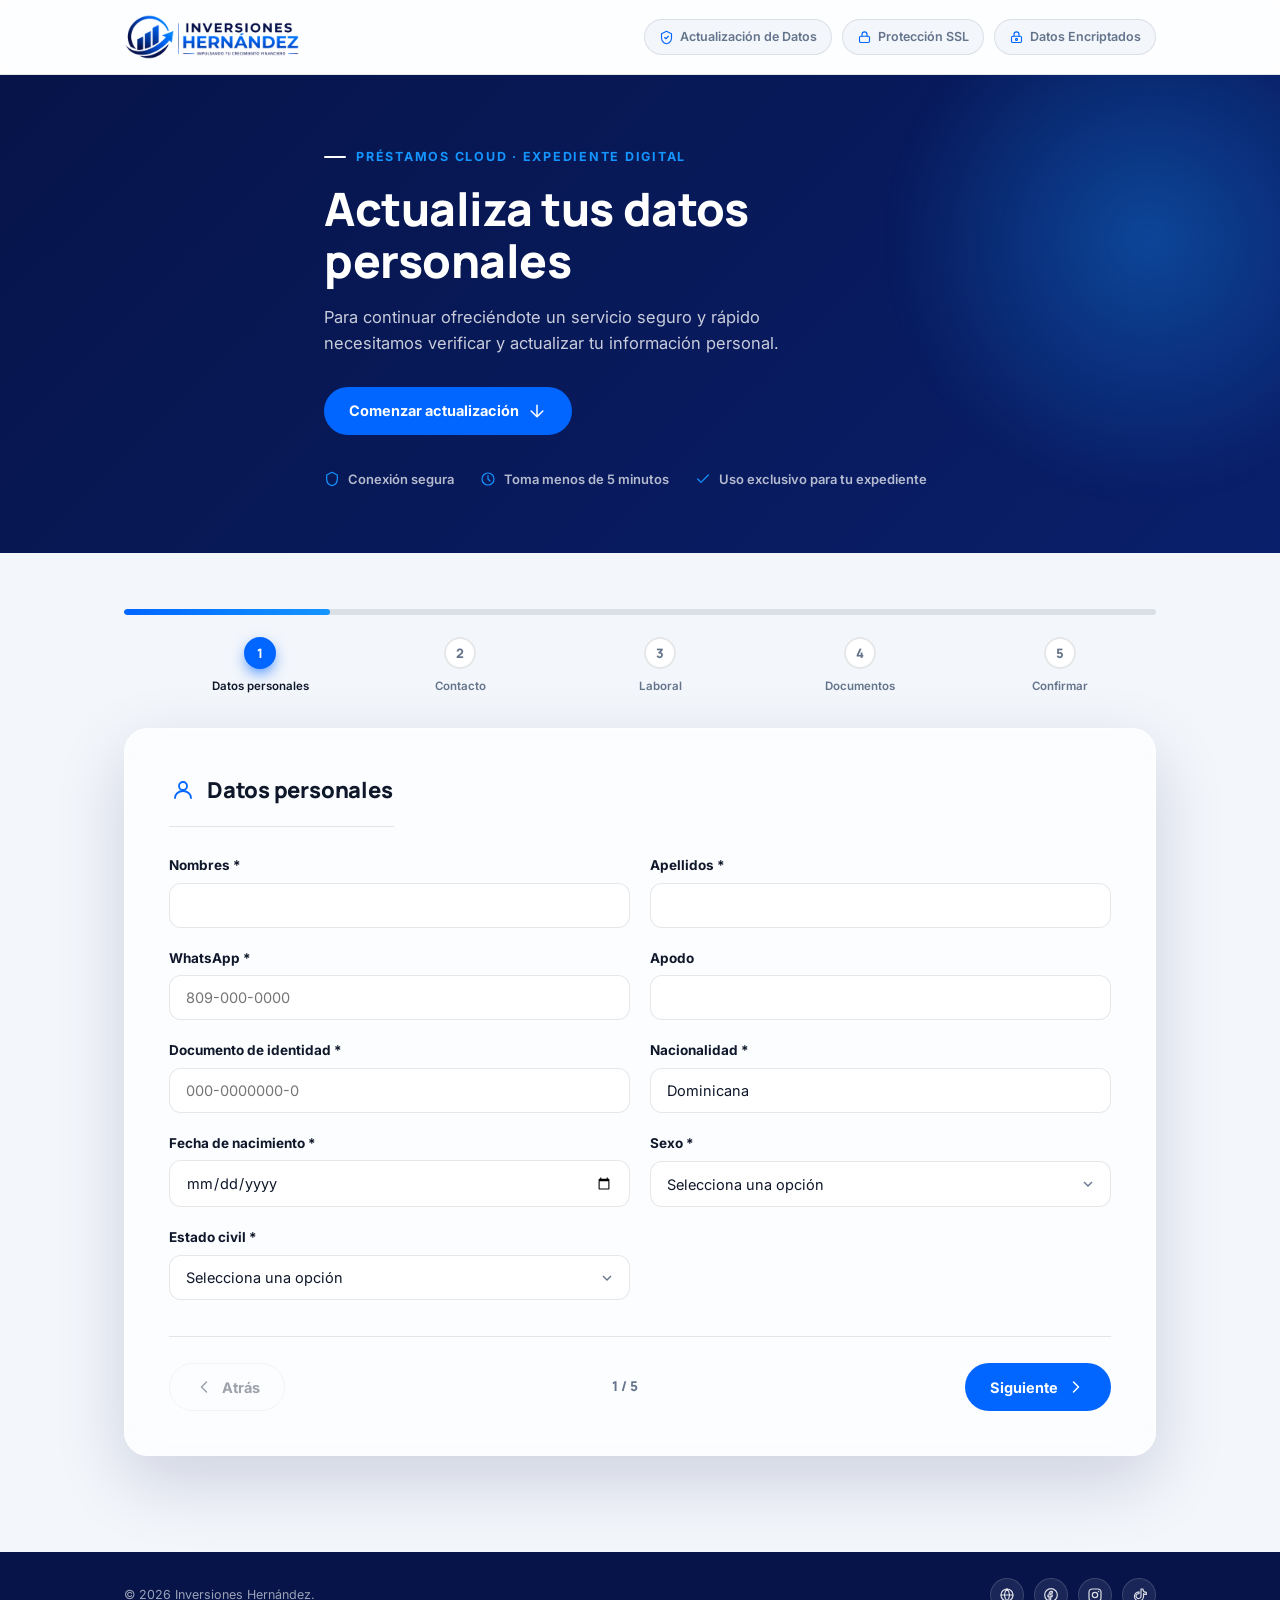
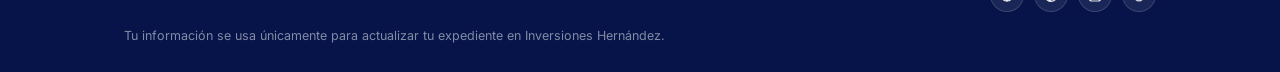
==== commit cfb36a2f: "Update index.html" ====
--- a/index.html
+++ b/index.html
@@ -37,7 +37,7 @@
 <link rel="icon" type="image/png" sizes="16x16" href="favicon-16.png">
 <link rel="icon" type="image/png" sizes="32x32" href="favicon-32.png">
 <link rel="apple-touch-icon" sizes="180x180" href="apple-touch-icon.png">
-<link rel="manifest" href="manifest.json">
+<link rel="manifest" href="site.webmanifest">
 <meta name="theme-color" content="#0066ff">
 <link rel="stylesheet" href="style.css">
 
@@ -45,7 +45,7 @@
 {
   "@context": "https://schema.org",
   "@type": "Organization",
-  "name": "Inversiones Hernández.",
+  "name": "Inversiones Hernández",
   "url": "https://inversiones-hernandez.github.io/ih/",
   "logo": "https://inversiones-hernandez.github.io/ih/assets/icon-512.png",
   "sameAs": [
@@ -87,7 +87,7 @@
 <!-- ============ HERO ============ -->
 <section class="hero">
   <div class="wrap hero-inner">
-    <div class="eyebrow">Inversiones Hernández · Expediente digital</div>
+    <div class="eyebrow">Préstamos Cloud · Expediente digital</div>
     <h1>Actualiza tus datos personales</h1>
     <p class="hero-sub">Para continuar ofreciéndote un servicio seguro y rápido necesitamos verificar y actualizar tu información personal.</p>
     <button type="button" class="btn btn-primary btn-lg" id="startBtn">
@@ -229,90 +229,32 @@
           Documentos
         </legend>
 
-        <!-- Tarjeta de ejemplo -->
-        <div class="example-card">
-          <div class="example-visual" aria-hidden="true">
-            <svg viewBox="0 0 220 220" class="example-illustration">
-              <circle cx="110" cy="110" r="104" fill="var(--gris-bg)" stroke="var(--azul-electrico)" stroke-width="2" stroke-dasharray="4 8"/>
-              <circle cx="110" cy="78" r="30" fill="none" stroke="var(--azul-principal)" stroke-width="4"/>
-              <path d="M62 168c6-26 26-40 48-40s42 14 48 40" fill="none" stroke="var(--azul-principal)" stroke-width="4" stroke-linecap="round"/>
-              <rect x="76" y="118" width="68" height="42" rx="6" fill="var(--blanco)" stroke="var(--azul-oscuro)" stroke-width="3"/>
-              <circle cx="92" cy="134" r="6" fill="var(--gris-bg)" stroke="var(--azul-oscuro)" stroke-width="2"/>
-              <line x1="104" y1="130" x2="132" y2="130" stroke="var(--azul-oscuro)" stroke-width="2.5"/>
-              <line x1="104" y1="138" x2="128" y2="138" stroke="var(--azul-oscuro)" stroke-width="2.5"/>
-              <line x1="104" y1="146" x2="120" y2="146" stroke="var(--azul-oscuro)" stroke-width="2.5"/>
-            </svg>
-          </div>
-          <div class="example-copy">
-            <h3>Ejemplo de fotografía correcta</h3>
-            <ul>
-              <li>Persona mirando al frente.</li>
-              <li>Sosteniendo el documento de identidad.</li>
-              <li>Documento completamente visible.</li>
-              <li>Buena iluminación y fondo claro.</li>
-            </ul>
-            <button type="button" class="btn btn-ghost btn-sm" id="viewExampleBtn">Ver imagen en tamaño completo</button>
-          </div>
-        </div>
-
         <div class="whatsapp-note">
           <svg class="icon" viewBox="0 0 24 24"><path d="M12 9v4M12 17h.01"/><path d="M10.3 3.9L2.6 18a2 2 0 001.7 3h15.4a2 2 0 001.7-3L13.7 3.9a2 2 0 00-3.4 0z"/></svg>
-          <p><strong>Importante:</strong> al finalizar, se abrirá WhatsApp con tus datos. Ahí debes <strong>adjuntar manualmente estas 3 fotos</strong> antes de enviar el mensaje — no se envían solas.</p>
-        </div>
-
-        <div class="upload-grid">
-          <!-- Foto de perfil -->
-          <div class="upload-block">
-            <label class="upload-label">Foto de perfil *</label>
-            <div class="dropzone" data-target="fotoPerfil" tabindex="0" role="button" aria-label="Subir foto de perfil">
-              <svg class="icon upload-icon" viewBox="0 0 24 24"><path d="M12 16V4M7 9l5-5 5 5"/><path d="M4 20h16"/></svg>
-              <p><strong>Arrastra tu imagen aquí</strong> o haz clic para seleccionar</p>
-              <span class="upload-hint">También puedes tomar la foto con tu cámara</span>
-              <input type="file" id="fotoPerfil" name="fotoPerfil" accept="image/*" capture="environment" hidden required>
-            </div>
-            <div class="preview-box" id="previewFotoPerfil" hidden>
-              <img alt="Vista previa de foto de perfil">
-              <button type="button" class="preview-remove" data-target="fotoPerfil" aria-label="Quitar imagen">
-                <svg class="icon" viewBox="0 0 24 24"><path d="M18 6L6 18M6 6l12 12"/></svg>
-              </button>
-            </div>
-            <span class="field-error">Sube tu foto de perfil.</span>
-          </div>
-
-          <!-- Cédula frontal -->
-          <div class="upload-block">
-            <label class="upload-label">Documento de identidad (frontal) *</label>
-            <div class="dropzone" data-target="fotoCedulaFrontal" tabindex="0" role="button" aria-label="Subir foto frontal de la cédula">
-              <svg class="icon upload-icon" viewBox="0 0 24 24"><path d="M12 16V4M7 9l5-5 5 5"/><path d="M4 20h16"/></svg>
-              <p><strong>Arrastra tu imagen aquí</strong> o haz clic para seleccionar</p>
-              <span class="upload-hint">También puedes tomar la foto con tu cámara</span>
-              <input type="file" id="fotoCedulaFrontal" name="fotoCedulaFrontal" accept="image/*" capture="environment" hidden required>
-            </div>
-            <div class="preview-box" id="previewFotoCedulaFrontal" hidden>
-              <img alt="Vista previa de cédula frontal">
-              <button type="button" class="preview-remove" data-target="fotoCedulaFrontal" aria-label="Quitar imagen">
-                <svg class="icon" viewBox="0 0 24 24"><path d="M18 6L6 18M6 6l12 12"/></svg>
-              </button>
-            </div>
-            <span class="field-error">Sube la foto frontal de tu cédula.</span>
-          </div>
-
-          <!-- Cédula reverso -->
-          <div class="upload-block">
-            <label class="upload-label">Documento de identidad (reverso) *</label>
-            <div class="dropzone" data-target="fotoCedulaReverso" tabindex="0" role="button" aria-label="Subir foto del reverso de la cédula">
-              <svg class="icon upload-icon" viewBox="0 0 24 24"><path d="M12 16V4M7 9l5-5 5 5"/><path d="M4 20h16"/></svg>
-              <p><strong>Arrastra tu imagen aquí</strong> o haz clic para seleccionar</p>
-              <span class="upload-hint">También puedes tomar la foto con tu cámara</span>
-              <input type="file" id="fotoCedulaReverso" name="fotoCedulaReverso" accept="image/*" capture="environment" hidden required>
-            </div>
-            <div class="preview-box" id="previewFotoCedulaReverso" hidden>
-              <img alt="Vista previa de cédula reverso">
-              <button type="button" class="preview-remove" data-target="fotoCedulaReverso" aria-label="Quitar imagen">
-                <svg class="icon" viewBox="0 0 24 24"><path d="M18 6L6 18M6 6l12 12"/></svg>
-              </button>
-            </div>
-            <span class="field-error">Sube la foto del reverso de tu cédula.</span>
+          <p><strong>Importante:</strong> estas fotos no se suben aquí. Al finalizar el formulario se abrirá WhatsApp con tus datos — ahí debes <strong>adjuntar manualmente las 3 fotos</strong> antes de enviar el mensaje.</p>
+        </div>
+
+        <div class="docs-required">
+          <h3>Fotos que debes enviarnos por WhatsApp</h3>
+          <ul class="docs-list">
+            <li><span class="docs-num">1</span> Foto de perfil, sosteniendo tu documento de identidad.</li>
+            <li><span class="docs-num">2</span> Foto del documento de identidad (frontal).</li>
+            <li><span class="docs-num">3</span> Foto del documento de identidad (reverso).</li>
+          </ul>
+        </div>
+
+        <!-- Ejemplo visual real -->
+        <div class="example-card">
+          <img class="example-photo" src="fotos-requeridas.jpg" alt="Ejemplo de las 3 fotografías requeridas: foto de perfil sosteniendo el documento, documento de identidad frontal y documento de identidad reverso" loading="lazy">
+          <div class="example-copy">
+            <h3>Así deben verse tus fotos</h3>
+            <ul>
+              <li>Persona mirando al frente, sosteniendo el documento.</li>
+              <li>Documento completamente visible y legible.</li>
+              <li>Buena iluminación, sin reflejos ni borrosidad.</li>
+              <li>Fondo claro, en formato JPG o PNG.</li>
+            </ul>
+            <button type="button" class="btn btn-ghost btn-sm" id="viewExampleBtn">Ver ejemplo en tamaño completo</button>
           </div>
         </div>
       </fieldset>
@@ -346,7 +288,7 @@
         </button>
         <span class="step-indicator"><span id="stepCurrent">1</span> / 5</span>
         <button type="button" class="btn btn-primary" id="nextBtn">
-          <span id="nextBtnLabel">Paso Final</span>
+          <span id="nextBtnLabel">Siguiente</span>
           <svg class="icon" viewBox="0 0 24 24"><path d="M9 6l6 6-6 6"/></svg>
         </button>
       </div>
@@ -417,17 +359,7 @@
     <button type="button" class="modal-close" id="closeImageModal" aria-label="Cerrar">
       <svg class="icon" viewBox="0 0 24 24"><path d="M18 6L6 18M6 6l12 12"/></svg>
     </button>
-    <svg viewBox="0 0 220 220" class="example-illustration example-illustration-lg">
-      <circle cx="110" cy="110" r="104" fill="var(--gris-bg)" stroke="var(--azul-electrico)" stroke-width="2" stroke-dasharray="4 8"/>
-      <circle cx="110" cy="78" r="30" fill="none" stroke="var(--azul-principal)" stroke-width="4"/>
-      <path d="M62 168c6-26 26-40 48-40s42 14 48 40" fill="none" stroke="var(--azul-principal)" stroke-width="4" stroke-linecap="round"/>
-      <rect x="76" y="118" width="68" height="42" rx="6" fill="var(--blanco)" stroke="var(--azul-oscuro)" stroke-width="3"/>
-      <circle cx="92" cy="134" r="6" fill="var(--gris-bg)" stroke="var(--azul-oscuro)" stroke-width="2"/>
-      <line x1="104" y1="130" x2="132" y2="130" stroke="var(--azul-oscuro)" stroke-width="2.5"/>
-      <line x1="104" y1="138" x2="128" y2="138" stroke="var(--azul-oscuro)" stroke-width="2.5"/>
-      <line x1="104" y1="146" x2="120" y2="146" stroke="var(--azul-oscuro)" stroke-width="2.5"/>
-    </svg>
-    <p>Ejemplo de fotografía correcta</p>
+    <img class="example-photo-lg" src="assets/fotos-requeridas.jpg" alt="Ejemplo de las 3 fotografías requeridas: foto de perfil sosteniendo el documento, documento de identidad frontal y documento de identidad reverso">
   </div>
 </div>
 
@@ -436,4 +368,4 @@
 
 <script src="script.js"></script>
 </body>
-</html>+</html>
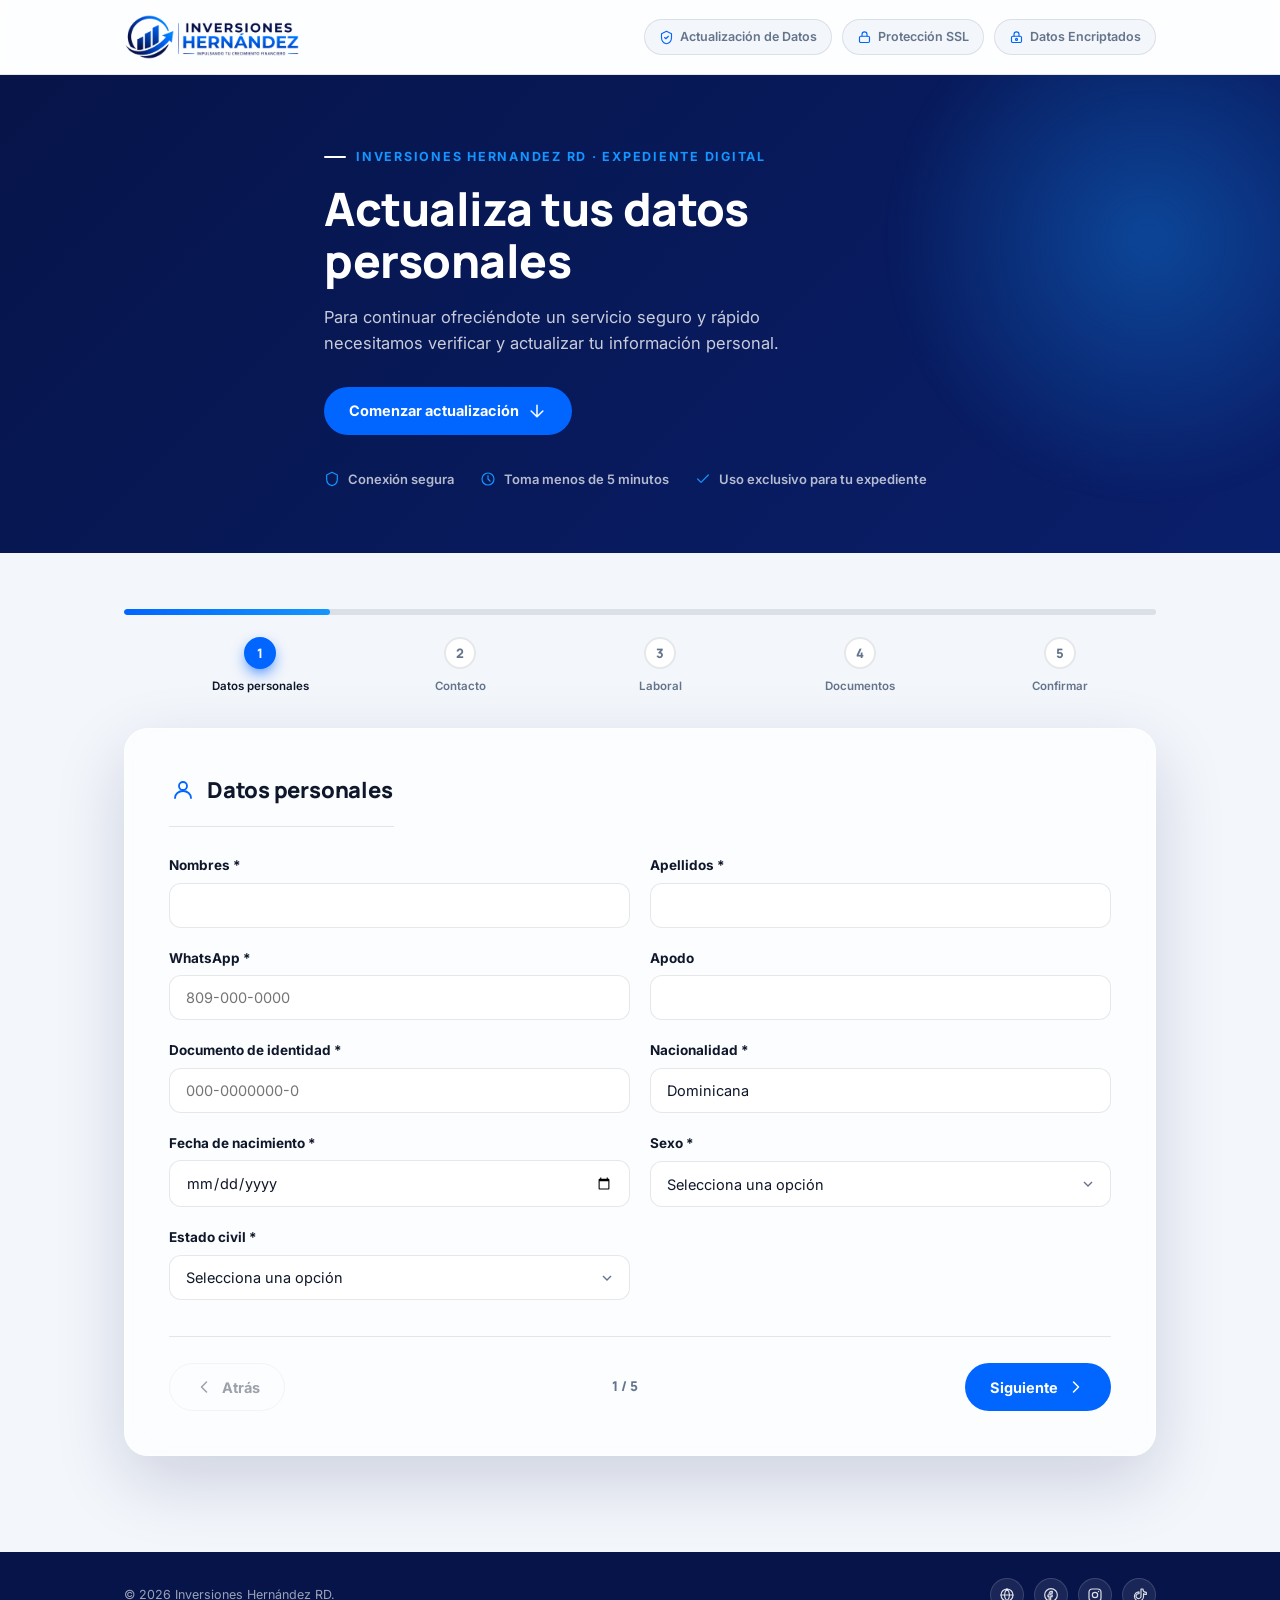
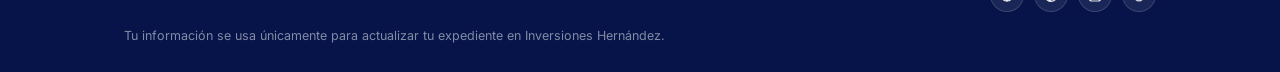
==== commit 4ba84cea: "Update index.html" ====
--- a/index.html
+++ b/index.html
@@ -14,18 +14,18 @@
 <head>
 <meta charset="UTF-8">
 <meta name="viewport" content="width=device-width, initial-scale=1.0, viewport-fit=cover">
-<title>Actualización de Datos — Inversiones Hernández</title>
-<meta name="description" content="Actualiza tu información personal, de contacto, laboral y tus documentos de forma segura para tu expediente en Préstamos Cloud.">
+<title>Actualización de Datos — Inversiones Hernández RD</title>
+<meta name="description" content="Actualiza tu información personal, de contacto, laboral y tus documentos de forma segura para tu expediente en Inversiones Hernandez RD.">
 <meta name="robots" content="noindex, follow">
-<link rel="canonical" href="https://inversiones-hernandez.github.io/ih/actualizar-datos/">
+<link rel="canonical" href="https://actualizar.inversioneshernandezrd.com/">
 
 <!-- Open Graph -->
 <meta property="og:type" content="website">
 <meta property="og:site_name" content="Inversiones Hernández">
 <meta property="og:title" content="Actualización de Datos — Inversiones Hernández">
-<meta property="og:description" content="Actualiza tu información de forma segura para tu expediente en Préstamos Cloud.">
-<meta property="og:url" content="https://inversiones-hernandez.github.io/ih/actualizar-datos/">
-<meta property="og:image" content="https://inversiones-hernandez.github.io/ih/actualizar-datos/assets/og-image.png">
+<meta property="og:description" content="Actualiza tu información de forma segura para tu expediente en Inversiones Hernandez RD.">
+<meta property="og:url" content="https://actualizar.inversioneshernandezrd.com/">
+<meta property="og:image" content="https://actualizar.inversioneshernandezrd.com/assets/og-image.png">
 <meta property="og:locale" content="es_DO">
 <meta name="twitter:card" content="summary_large_image">
 
@@ -46,8 +46,8 @@
   "@context": "https://schema.org",
   "@type": "Organization",
   "name": "Inversiones Hernández",
-  "url": "https://inversiones-hernandez.github.io/ih/",
-  "logo": "https://inversiones-hernandez.github.io/ih/assets/icon-512.png",
+  "url": "https://inversioneshernandezrd.com/",
+  "logo": "https://inversioneshernandezrd.com/assets/icon-512.png",
   "sameAs": [
     "https://www.facebook.com/people/Inversiones-Hern%C3%A1ndez/61592151383152/",
     "https://www.instagram.com/inversioneshernandezrd/",
@@ -87,7 +87,7 @@
 <!-- ============ HERO ============ -->
 <section class="hero">
   <div class="wrap hero-inner">
-    <div class="eyebrow">Préstamos Cloud · Expediente digital</div>
+    <div class="eyebrow">Inversiones Hernandez RD · Expediente digital</div>
     <h1>Actualiza tus datos personales</h1>
     <p class="hero-sub">Para continuar ofreciéndote un servicio seguro y rápido necesitamos verificar y actualizar tu información personal.</p>
     <button type="button" class="btn btn-primary btn-lg" id="startBtn">
@@ -231,16 +231,37 @@
 
         <div class="whatsapp-note">
           <svg class="icon" viewBox="0 0 24 24"><path d="M12 9v4M12 17h.01"/><path d="M10.3 3.9L2.6 18a2 2 0 001.7 3h15.4a2 2 0 001.7-3L13.7 3.9a2 2 0 00-3.4 0z"/></svg>
-          <p><strong>Importante:</strong> estas fotos no se suben aquí. Al finalizar el formulario se abrirá WhatsApp con tus datos — ahí debes <strong>adjuntar manualmente las 3 fotos</strong> antes de enviar el mensaje.</p>
+          <p><strong>Importante:</strong> sube aquí las 3 fotos solicitadas. Se enviarán junto con el resto de tu información — no necesitas usar WhatsApp ni ningún otro medio.</p>
         </div>
 
         <div class="docs-required">
-          <h3>Fotos que debes enviarnos por WhatsApp</h3>
+          <h3>Fotos que debes subir</h3>
           <ul class="docs-list">
             <li><span class="docs-num">1</span> Foto de perfil, sosteniendo tu documento de identidad.</li>
             <li><span class="docs-num">2</span> Foto del documento de identidad (frontal).</li>
             <li><span class="docs-num">3</span> Foto del documento de identidad (reverso).</li>
           </ul>
+        </div>
+
+        <div class="field-grid">
+          <div class="field field-file">
+            <label for="fotoPerfil">Foto de perfil con documento *</label>
+            <input type="file" id="fotoPerfil" name="fotoPerfil" accept="image/*" required>
+            <span class="file-name" id="fotoPerfilName">Ningún archivo seleccionado</span>
+            <span class="field-error">Sube una foto de perfil sosteniendo tu documento (JPG o PNG, máx. 5 MB).</span>
+          </div>
+          <div class="field field-file">
+            <label for="fotoDocFrente">Documento de identidad (frontal) *</label>
+            <input type="file" id="fotoDocFrente" name="fotoDocFrente" accept="image/*" required>
+            <span class="file-name" id="fotoDocFrenteName">Ningún archivo seleccionado</span>
+            <span class="field-error">Sube la foto frontal de tu documento (JPG o PNG, máx. 5 MB).</span>
+          </div>
+          <div class="field field-file">
+            <label for="fotoDocReverso">Documento de identidad (reverso) *</label>
+            <input type="file" id="fotoDocReverso" name="fotoDocReverso" accept="image/*" required>
+            <span class="file-name" id="fotoDocReversoName">Ningún archivo seleccionado</span>
+            <span class="field-error">Sube la foto del reverso de tu documento (JPG o PNG, máx. 5 MB).</span>
+          </div>
         </div>
 
         <!-- Ejemplo visual real -->
@@ -270,7 +291,7 @@
 
         <label class="consent-row">
           <input type="checkbox" id="consentimiento" name="consentimiento" required>
-          <span>Confirmo que toda la información suministrada es correcta y autorizo a Inversiones Hernández a utilizarla únicamente para fines de actualización de mi expediente en Préstamos Cloud.</span>
+          <span>Confirmo que toda la información suministrada es correcta y autorizo a Inversiones Hernández RD a utilizarla únicamente para fines de actualización de mi expediente en Préstamos Cloud.</span>
         </label>
         <span class="field-error" id="consentError">Debes confirmar y autorizar el uso de tus datos.</span>
 
@@ -301,12 +322,12 @@
 <footer class="site-footer">
   <div class="wrap footer-inner">
     <div class="footer-top">
-      <span>© 2026 Inversiones Hernández.</span>
+      <span>© 2026 Inversiones Hernández RD.</span>
       <div class="footer-socials">
-        <a href="https://inversiones-hernandez.github.io/ih/" target="_blank" rel="noopener" aria-label="Sitio web oficial">
+        <a href="https://inversioneshernandezrd.com/" target="_blank" rel="noopener" aria-label="Sitio web oficial">
           <svg class="icon" viewBox="0 0 24 24"><circle cx="12" cy="12" r="9"/><path d="M3 12h18M12 3c2.5 2.5 3.8 5.6 3.8 9s-1.3 6.5-3.8 9c-2.5-2.5-3.8-5.6-3.8-9S9.5 5.5 12 3z"/></svg>
         </a>
-        <a href="https://www.facebook.com/people/Inversiones-Hern%C3%A1ndez/61592151383152/" target="_blank" rel="noopener" aria-label="Facebook">
+        <a href="https://www.facebook.com/people/inversioneshernandezrd/" target="_blank" rel="noopener" aria-label="Facebook">
           <svg class="icon" viewBox="0 0 24 24"><circle cx="12" cy="12" r="9.5"/><path d="M14 9.2h-1.3c-.8 0-1.2.5-1.2 1.3V12H14l-.4 2.3h-2.1V21h-2.3v-6.7H7.4V12h1.8v-1.9c0-1.9 1.2-3.4 3-3.4H14z"/></svg>
         </a>
         <a href="https://www.instagram.com/inversioneshernandezrd/" target="_blank" rel="noopener" aria-label="Instagram">
@@ -339,17 +360,7 @@
       <svg viewBox="0 0 52 52"><circle cx="26" cy="26" r="24"/><path d="M14 27l8 8 16-16"/></svg>
     </div>
     <h3>¡Información recibida!</h3>
-    <p>Vas a abrir WhatsApp para enviarnos tu solicitud. Espera un momento…</p>
-  </div>
-</div>
-
-<!-- Aviso post-WhatsApp -->
-<div class="overlay" id="whatsappNotice" hidden>
-  <div class="overlay-card notice-card">
-    <svg class="icon notice-icon" viewBox="0 0 24 24"><path d="M12 9v4M12 17h.01"/><path d="M10.3 3.9L2.6 18a2 2 0 001.7 3h15.4a2 2 0 001.7-3L13.7 3.9a2 2 0 00-3.4 0z"/></svg>
-    <h3>Un último paso</h3>
-    <p>Ahora adjunta las fotografías de perfil y de tu documento antes de enviar el mensaje en WhatsApp.</p>
-    <button type="button" class="btn btn-primary" id="closeWhatsappNotice">Entendido</button>
+    <p>Tus datos y documentos fueron enviados correctamente. Nuestro equipo los revisará en breve.</p>
   </div>
 </div>
 
--- a/style.css
+++ b/style.css
@@ -9,7 +9,7 @@
    5. Hero
    6. Barra de progreso
    7. Formulario (tarjeta, campos, validación)
-   8. Carga de documentos (dropzones, preview, ejemplo)
+   8. Documentos (paso explicativo, sin carga de archivos)
    9. Botones
    10. Overlays (loader, éxito, aviso, modal imagen)
    11. Toast
@@ -205,49 +205,43 @@
 }
 .summary-box strong{ color:var(--texto); }
 
-/* ===== 8. CARGA DE DOCUMENTOS ===== */
+/* ===== 8. DOCUMENTOS (paso explicativo, sin carga de archivos) ===== */
+.whatsapp-note{
+  display:flex; gap:14px; align-items:flex-start;
+  background:rgba(37,211,102,.08); border:1.5px solid rgba(37,211,102,.35);
+  border-radius:16px; padding:16px 20px; margin-bottom:22px;
+}
+.whatsapp-note .icon{ width:22px; height:22px; color:#1b9c6e; flex-shrink:0; margin-top:1px; }
+.whatsapp-note p{ font-size:13.5px; color:var(--texto); }
+.whatsapp-note strong{ color:#0e7a53; }
+
+.docs-required{
+  background:var(--blanco); border:1px solid var(--borde); border-radius:16px;
+  padding:20px 22px; margin-bottom:22px;
+}
+.docs-required h3{ font-size:15.5px; margin-bottom:14px; }
+.docs-list{ list-style:none; margin:0; padding:0; display:grid; gap:12px; }
+.docs-list li{ display:flex; gap:12px; align-items:center; font-size:14px; color:var(--texto); }
+.docs-num{
+  flex-shrink:0; width:26px; height:26px; border-radius:50%;
+  background:var(--azul-principal); color:#fff; font-family:var(--display); font-weight:800; font-size:12.5px;
+  display:flex; align-items:center; justify-content:center;
+}
+
 .example-card{
-  display:flex; gap:24px; align-items:center;
+  display:flex; gap:24px; align-items:flex-start;
   background:var(--gris-bg); border:1.5px solid var(--azul-electrico);
-  border-radius:18px; padding:22px; margin-bottom:32px;
-}
-.example-visual{ flex-shrink:0; width:120px; height:120px; }
-.example-illustration{ width:100%; height:100%; }
-.example-illustration-lg{ width:min(70vw,320px); height:min(70vw,320px); margin:0 auto; }
+  border-radius:18px; padding:22px; margin-bottom:8px;
+}
+.example-photo{
+  flex-shrink:0; width:200px; height:200px; object-fit:cover;
+  border-radius:14px; border:1px solid var(--borde); cursor:pointer;
+}
+.example-photo-lg{ width:100%; max-width:520px; border-radius:16px; display:block; margin:0 auto; }
 .example-copy h3{ font-size:16px; margin-bottom:10px; }
 .example-copy ul{ display:grid; gap:6px; margin-bottom:14px; }
 .example-copy li{ font-size:13.5px; color:var(--gris-texto); padding-left:18px; position:relative; }
 .example-copy li::before{ content:"✓"; position:absolute; left:0; color:var(--exito); font-weight:800; }
-
-.upload-grid{ display:grid; grid-template-columns:repeat(3,1fr); gap:20px; }
-.whatsapp-note{
-  display:flex; gap:14px; align-items:flex-start;
-  background:rgba(37,211,102,.08); border:1.5px solid rgba(37,211,102,.35);
-  border-radius:16px; padding:16px 20px; margin-bottom:24px;
-}
-.whatsapp-note .icon{ width:22px; height:22px; color:#1b9c6e; flex-shrink:0; margin-top:1px; }
-.whatsapp-note p{ font-size:13.5px; color:var(--texto); }
-.whatsapp-note strong{ color:#0e7a53; }
-.upload-block{ display:grid; gap:10px; }
-.upload-label{ font-size:13.5px; font-weight:700; }
-.dropzone{
-  border:2px dashed var(--borde); border-radius:16px; padding:28px 16px; text-align:center;
-  cursor:pointer; transition:border-color .2s ease, background .2s ease; background:var(--blanco);
-}
-.dropzone:hover, .dropzone.dragover{ border-color:var(--azul-principal); background:rgba(0,102,255,.04); }
-.upload-icon{ width:28px; height:28px; margin:0 auto 10px; color:var(--azul-principal); }
-.dropzone p{ font-size:13.5px; color:var(--texto); margin-bottom:4px; }
-.upload-hint{ font-size:11.5px; color:var(--gris-texto); }
-.preview-box{ position:relative; border-radius:14px; overflow:hidden; border:1px solid var(--borde); }
-.preview-box img{ width:100%; height:140px; object-fit:cover; }
-.preview-remove{
-  position:absolute; top:8px; right:8px; width:28px; height:28px; border-radius:50%;
-  background:rgba(6,20,73,.75); border:none; color:#fff; display:flex; align-items:center; justify-content:center; cursor:pointer;
-}
-.preview-remove .icon{ width:15px; height:15px; }
-.upload-block .field-error{ display:none; }
-.upload-block.invalid .dropzone{ border-color:var(--error); background:rgba(224,57,47,.04); }
-.upload-block.invalid .field-error{ display:block; }
 
 /* ===== 9. BOTONES ===== */
 .btn{
@@ -301,7 +295,7 @@
 .notice-icon{ width:44px; height:44px; color:var(--azul-principal); margin:0 auto; }
 .notice-card .btn{ margin-top:20px; }
 
-.image-modal-card{ max-width:380px; }
+.image-modal-card{ max-width:560px; padding:20px; }
 .modal-close{
   position:absolute; top:14px; right:14px; width:32px; height:32px; border-radius:50%;
   background:var(--gris-bg); border:none; display:flex; align-items:center; justify-content:center; cursor:pointer;
@@ -352,17 +346,12 @@
   .form-card{ padding:56px; }
 }
 
-/* Tablets (landscape) y laptops pequeñas: 2 columnas siguen funcionando bien */
-@media (max-width: 1024px){
-  .upload-grid{ grid-template-columns:repeat(3,1fr); gap:16px; }
-}
-
-/* Tablets (portrait): mantener 2 columnas en campos de texto, 2 en documentos */
+/* Tablets (portrait): mantener 2 columnas en campos de texto */
 @media (max-width: 900px){
   .field-grid{ grid-template-columns:repeat(2,1fr); }
   .field-full{ grid-column:1 / -1; }
-  .upload-grid{ grid-template-columns:repeat(2,1fr); }
   .example-card{ flex-direction:column; text-align:center; }
+  .example-photo{ width:100%; height:220px; }
   .example-copy ul{ text-align:left; }
   .progress-step .label{ display:none; }
   .hero-inner{ max-width:100%; }
@@ -371,7 +360,6 @@
 /* Tablets pequeñas / teléfonos grandes en horizontal */
 @media (max-width: 720px){
   .field-grid{ grid-template-columns:1fr; }
-  .upload-grid{ grid-template-columns:1fr; }
   .form-card{ padding:32px; }
 }
 
@@ -388,7 +376,7 @@
   .step-title{ font-size:19px; gap:10px; }
   .consent-row{ padding:16px; font-size:13.5px; }
   .example-card{ padding:18px; gap:16px; }
-  .example-visual{ width:96px; height:96px; }
+  .example-photo{ height:180px; }
   .overlay-card{ padding:30px 24px; }
   .whatsapp-note{ flex-direction:column; align-items:flex-start; }
 }
@@ -410,4 +398,4 @@
 
 /* Evitar desbordes horizontales en cualquier dispositivo */
 html, body{ overflow-x:hidden; }
-img, svg{ max-width:100%; }+img, svg{ max-width:100%; }
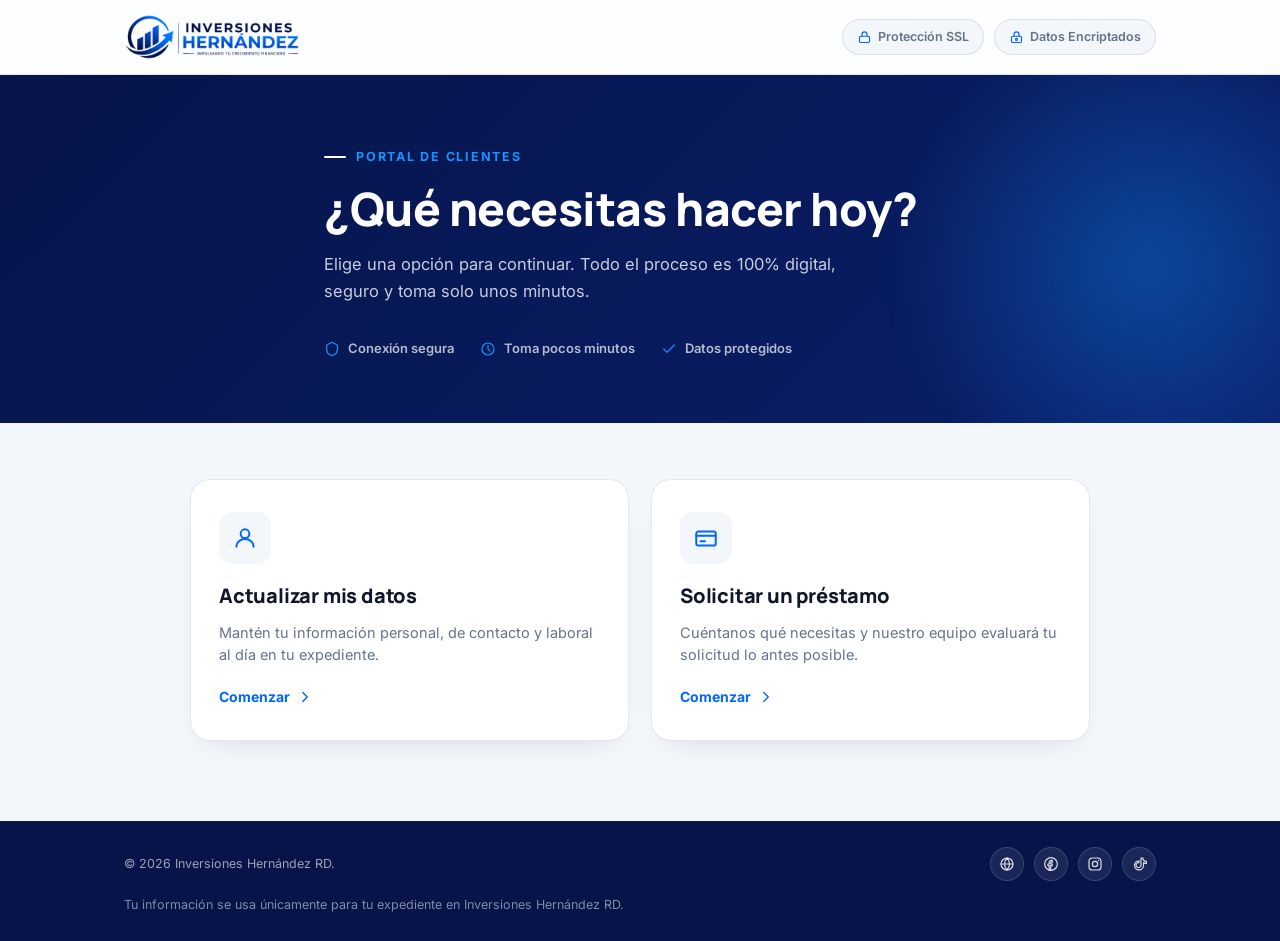
==== commit 4d6511ae: "Update index.html" ====
--- a/index.html
+++ b/index.html
@@ -1,32 +1,20 @@
 <!DOCTYPE html>
-<!--
-  INVERSIONES HERNÁNDEZ — Actualización de Datos para Préstamos Cloud
-  ====================================================================
-  Página independiente (index.html / style.css / script.js) pensada para
-  colocarse en /actualizar-datos/ dentro del sitio principal, reutilizando
-  los assets de marca ya generados (logo, favicons, og-image).
-
-  Nota de diseño: se usan íconos SVG en línea (el mismo sistema que el
-  resto del sitio) en lugar de Font Awesome, por rendimiento y consistencia
-  visual — ver mensaje de entrega para el detalle de esta decisión.
--->
 <html lang="es">
 <head>
 <meta charset="UTF-8">
 <meta name="viewport" content="width=device-width, initial-scale=1.0, viewport-fit=cover">
-<title>Actualización de Datos — Inversiones Hernández RD</title>
-<meta name="description" content="Actualiza tu información personal, de contacto, laboral y tus documentos de forma segura para tu expediente en Inversiones Hernandez RD.">
+<title>Inversiones Hernández — Portal de Clientes</title>
+<meta name="description" content="Actualiza tus datos o solicita un préstamo de forma segura con Inversiones Hernández RD.">
 <meta name="robots" content="noindex, follow">
-<link rel="canonical" href="https://actualizar.inversioneshernandezrd.com/">
+<link rel="canonical" href="https://portal.inversioneshernandezrd.com/">
 
-<!-- Open Graph -->
 <meta property="og:type" content="website">
 <meta property="og:site_name" content="Inversiones Hernández">
-<meta property="og:title" content="Actualización de Datos — Inversiones Hernández">
-<meta property="og:description" content="Actualiza tu información de forma segura para tu expediente en Inversiones Hernandez RD.">
-<meta property="og:url" content="https://actualizar.inversioneshernandezrd.com/">
-<meta property="og:image" content="https://actualizar.inversioneshernandezrd.com/assets/og-image.png">
+<meta property="og:title" content="Inversiones Hernández — Portal de Clientes">
+<meta property="og:description" content="Actualiza tus datos o solicita un préstamo de forma segura.">
+<meta property="og:url" content="https://portal.inversioneshernandezrd.com/">
 <meta property="og:locale" content="es_DO">
+<meta property="og:image" content="https://portal.inversioneshernandezrd.com/og-image.png">
 <meta name="twitter:card" content="summary_large_image">
 
 <link rel="preconnect" href="https://fonts.googleapis.com">
@@ -40,37 +28,15 @@
 <link rel="manifest" href="site.webmanifest">
 <meta name="theme-color" content="#0066ff">
 <link rel="stylesheet" href="style.css">
-
-<script type="application/ld+json">
-{
-  "@context": "https://schema.org",
-  "@type": "Organization",
-  "name": "Inversiones Hernández",
-  "url": "https://inversioneshernandezrd.com/",
-  "logo": "https://inversioneshernandezrd.com/assets/icon-512.png",
-  "sameAs": [
-    "https://www.facebook.com/people/Inversiones-Hern%C3%A1ndez/61592151383152/",
-    "https://www.instagram.com/inversioneshernandezrd/",
-    "https://www.tiktok.com/@inversioneshernandezrd"
-  ]
-}
-</script>
 </head>
 <body>
 
-<a class="skip-link" href="#formulario">Saltar al formulario</a>
-
-<!-- ============ HEADER ============ -->
 <header class="site-header">
   <div class="wrap header-inner">
-    <a class="brand" href="../index.html">
-      <img class="brand-mark" src="logo-horizontal.png" alt="Inversiones Hernández — Impulsando tu crecimiento financiero">
+    <a class="brand" href="index.html">
+      <img class="brand-mark" src="logo-horizontal.png" alt="Inversiones Hernández RD — Impulsando tu crecimiento financiero">
     </a>
     <div class="trust-badges" aria-label="Indicadores de seguridad">
-      <span class="badge-pill">
-        <svg class="icon" viewBox="0 0 24 24"><path d="M12 2l8 4v6c0 5-3.5 9-8 10-4.5-1-8-5-8-10V6z"/><path d="M9 12l2 2 4-4"/></svg>
-        Actualización de Datos
-      </span>
       <span class="badge-pill">
         <svg class="icon" viewBox="0 0 24 24"><rect x="4" y="10" width="16" height="10" rx="2"/><path d="M8 10V7a4 4 0 018 0v3"/></svg>
         Protección SSL
@@ -84,241 +50,52 @@
 </header>
 
 <main>
-<!-- ============ HERO ============ -->
 <section class="hero">
   <div class="wrap hero-inner">
-    <div class="eyebrow">Inversiones Hernandez RD · Expediente digital</div>
-    <h1>Actualiza tus datos personales</h1>
-    <p class="hero-sub">Para continuar ofreciéndote un servicio seguro y rápido necesitamos verificar y actualizar tu información personal.</p>
-    <button type="button" class="btn btn-primary btn-lg" id="startBtn">
-      Comenzar actualización
-      <svg class="icon" viewBox="0 0 24 24"><path d="M12 5v14M5 12l7 7 7-7"/></svg>
-    </button>
+    <div class="eyebrow">Portal de clientes</div>
+    <h1>¿Qué necesitas hacer hoy?</h1>
+    <p class="hero-sub">Elige una opción para continuar. Todo el proceso es 100% digital, seguro y toma solo unos minutos.</p>
     <div class="hero-trust">
       <div class="trust-item"><svg class="icon" viewBox="0 0 24 24"><path d="M12 2l8 4v6c0 5-3.5 9-8 10-4.5-1-8-5-8-10V6z"/></svg>Conexión segura</div>
-      <div class="trust-item"><svg class="icon" viewBox="0 0 24 24"><circle cx="12" cy="12" r="9"/><path d="M12 7v5l3 3"/></svg>Toma menos de 5 minutos</div>
-      <div class="trust-item"><svg class="icon" viewBox="0 0 24 24"><path d="M20 6L9 17l-5-5"/></svg>Uso exclusivo para tu expediente</div>
+      <div class="trust-item"><svg class="icon" viewBox="0 0 24 24"><circle cx="12" cy="12" r="9"/><path d="M12 7v5l3 3"/></svg>Toma pocos minutos</div>
+      <div class="trust-item"><svg class="icon" viewBox="0 0 24 24"><path d="M20 6L9 17l-5-5"/></svg>Datos protegidos</div>
     </div>
   </div>
 </section>
 
-<!-- ============ FORMULARIO ============ -->
-<section class="form-section" id="formulario">
+<section class="options-section">
   <div class="wrap">
+    <div class="options-grid">
 
-    <!-- Barra de progreso -->
-    <div class="progress-wrap" aria-hidden="false">
-      <div class="progress-track">
-        <div class="progress-fill" id="progressFill"></div>
-      </div>
-      <ol class="progress-steps" id="progressSteps">
-        <li class="progress-step active" data-step="1"><span class="dot">1</span><span class="label">Datos personales</span></li>
-        <li class="progress-step" data-step="2"><span class="dot">2</span><span class="label">Contacto</span></li>
-        <li class="progress-step" data-step="3"><span class="dot">3</span><span class="label">Laboral</span></li>
-        <li class="progress-step" data-step="4"><span class="dot">4</span><span class="label">Documentos</span></li>
-        <li class="progress-step" data-step="5"><span class="dot">5</span><span class="label">Confirmar</span></li>
-      </ol>
+      <a class="option-card" href="actualizar.html">
+        <div class="option-icon">
+          <svg class="icon" viewBox="0 0 24 24"><circle cx="12" cy="8" r="4"/><path d="M4 20c0-4 3.6-7 8-7s8 3 8 7"/></svg>
+        </div>
+        <h2>Actualizar mis datos</h2>
+        <p>Mantén tu información personal, de contacto y laboral al día en tu expediente.</p>
+        <span class="option-cta">
+          Comenzar
+          <svg class="icon" viewBox="0 0 24 24"><path d="M9 6l6 6-6 6"/></svg>
+        </span>
+      </a>
+
+      <a class="option-card" href="prestamos.html">
+        <div class="option-icon">
+          <svg class="icon" viewBox="0 0 24 24"><rect x="3" y="6" width="18" height="13" rx="2"/><path d="M3 10h18"/><path d="M7 15h4"/></svg>
+        </div>
+        <h2>Solicitar un préstamo</h2>
+        <p>Cuéntanos qué necesitas y nuestro equipo evaluará tu solicitud lo antes posible.</p>
+        <span class="option-cta">
+          Comenzar
+          <svg class="icon" viewBox="0 0 24 24"><path d="M9 6l6 6-6 6"/></svg>
+        </span>
+      </a>
+
     </div>
-
-    <form id="updateForm" class="glass-card form-card" novalidate autocomplete="on">
-
-      <!-- ===== PASO 1: DATOS PERSONALES ===== -->
-      <fieldset class="step active" data-step="1">
-        <legend class="step-title">
-          <svg class="icon" viewBox="0 0 24 24"><circle cx="12" cy="8" r="4"/><path d="M4 20c0-4 3.6-7 8-7s8 3 8 7"/></svg>
-          Datos personales
-        </legend>
-
-        <div class="field-grid">
-          <div class="field"><label for="nombres">Nombres *</label><input type="text" id="nombres" name="nombres" required autocomplete="given-name"><span class="field-error">Escribe tus nombres.</span></div>
-          <div class="field"><label for="apellidos">Apellidos *</label><input type="text" id="apellidos" name="apellidos" required autocomplete="family-name"><span class="field-error">Escribe tus apellidos.</span></div>
-          <div class="field"><label for="whatsapp">WhatsApp *</label><input type="tel" id="whatsapp" name="whatsapp" required placeholder="809-000-0000" inputmode="numeric"><span class="field-error">Escribe un número dominicano válido (809/829/849).</span></div>
-          <div class="field"><label for="apodo">Apodo</label><input type="text" id="apodo" name="apodo"></div>
-          <div class="field"><label for="documento">Documento de identidad *</label><input type="text" id="documento" name="documento" required placeholder="000-0000000-0" inputmode="numeric"><span class="field-error">Escribe una cédula válida (11 dígitos).</span></div>
-          <div class="field"><label for="nacionalidad">Nacionalidad *</label><input type="text" id="nacionalidad" name="nacionalidad" required value="Dominicana"><span class="field-error">Escribe tu nacionalidad.</span></div>
-          <div class="field"><label for="fechaNacimiento">Fecha de nacimiento *</label><input type="date" id="fechaNacimiento" name="fechaNacimiento" required><span class="field-error">Debes ser mayor de 18 años.</span></div>
-          <div class="field">
-            <label for="sexo">Sexo *</label>
-            <select id="sexo" name="sexo" required>
-              <option value="" disabled selected>Selecciona una opción</option>
-              <option value="Masculino">Masculino</option>
-              <option value="Femenino">Femenino</option>
-            </select>
-            <span class="field-error">Selecciona una opción.</span>
-          </div>
-          <div class="field">
-            <label for="estadoCivil">Estado civil *</label>
-            <select id="estadoCivil" name="estadoCivil" required>
-              <option value="" disabled selected>Selecciona una opción</option>
-              <option value="Soltero/a">Soltero/a</option>
-              <option value="Casado/a">Casado/a</option>
-              <option value="Unión libre">Unión libre</option>
-              <option value="Divorciado/a">Divorciado/a</option>
-              <option value="Viudo/a">Viudo/a</option>
-            </select>
-            <span class="field-error">Selecciona una opción.</span>
-          </div>
-        </div>
-      </fieldset>
-
-      <!-- ===== PASO 2: CONTACTO ===== -->
-      <fieldset class="step" data-step="2">
-        <legend class="step-title">
-          <svg class="icon" viewBox="0 0 24 24"><path d="M22 16.9v2a2 2 0 01-2.2 2 19.8 19.8 0 01-8.6-3.1 19.5 19.5 0 01-6-6A19.8 19.8 0 013 4.2 2 2 0 015 2h2a2 2 0 012 1.7c.1.9.3 1.8.6 2.6a2 2 0 01-.5 2.1L8 9.7a16 16 0 006 6l1.4-1.4a2 2 0 012.1-.5c.8.3 1.7.5 2.6.6a2 2 0 012 2.5z"/></svg>
-          Contacto
-        </legend>
-
-        <div class="field-grid">
-          <div class="field"><label for="telefonoPrincipal">Teléfono principal *</label><input type="tel" id="telefonoPrincipal" name="telefonoPrincipal" required placeholder="809-000-0000" inputmode="numeric"><span class="field-error">Escribe un número dominicano válido.</span></div>
-          <div class="field"><label for="otroTelefono">Otro teléfono</label><input type="tel" id="otroTelefono" name="otroTelefono" placeholder="809-000-0000" inputmode="numeric"><span class="field-error">Escribe un número dominicano válido.</span></div>
-          <div class="field"><label for="correo">Correo electrónico *</label><input type="email" id="correo" name="correo" required autocomplete="email"><span class="field-error">Escribe un correo válido.</span></div>
-          <div class="field field-full"><label for="direccion">Dirección *</label><input type="text" id="direccion" name="direccion" required autocomplete="street-address"><span class="field-error">Escribe tu dirección.</span></div>
-          <div class="field">
-            <label for="provincia">Provincia *</label>
-            <select id="provincia" name="provincia" required>
-              <option value="" disabled selected>Selecciona tu provincia</option>
-              <option>Azua</option><option>Bahoruco</option><option>Barahona</option><option>Dajabón</option>
-              <option>Distrito Nacional</option><option>Duarte</option><option>El Seibo</option><option>Elías Piña</option>
-              <option>Espaillat</option><option>Hato Mayor</option><option>Hermanas Mirabal</option><option>Independencia</option>
-              <option>La Altagracia</option><option>La Romana</option><option>La Vega</option><option>María Trinidad Sánchez</option>
-              <option>Monseñor Nouel</option><option>Monte Cristi</option><option>Monte Plata</option><option>Pedernales</option>
-              <option>Peravia</option><option>Puerto Plata</option><option>Samaná</option><option>San Cristóbal</option>
-              <option>San José de Ocoa</option><option>San Juan</option><option>San Pedro de Macorís</option><option>Sánchez Ramírez</option>
-              <option>Santiago</option><option>Santiago Rodríguez</option><option>Santo Domingo</option><option>Valverde</option>
-            </select>
-            <span class="field-error">Selecciona tu provincia.</span>
-          </div>
-          <div class="field"><label for="municipio">Municipio *</label><input type="text" id="municipio" name="municipio" required><span class="field-error">Escribe tu municipio.</span></div>
-          <div class="field"><label for="sector">Sector *</label><input type="text" id="sector" name="sector" required><span class="field-error">Escribe tu sector.</span></div>
-        </div>
-      </fieldset>
-
-      <!-- ===== PASO 3: INFORMACIÓN LABORAL ===== -->
-      <fieldset class="step" data-step="3">
-        <legend class="step-title">
-          <svg class="icon" viewBox="0 0 24 24"><rect x="3" y="7" width="18" height="13" rx="2"/><path d="M8 7V5a2 2 0 012-2h4a2 2 0 012 2v2"/></svg>
-          Información laboral
-        </legend>
-
-        <div class="field-grid">
-          <div class="field"><label for="lugarTrabajo">Lugar de trabajo *</label><input type="text" id="lugarTrabajo" name="lugarTrabajo" required><span class="field-error">Escribe tu lugar de trabajo.</span></div>
-          <div class="field field-full"><label for="direccionTrabajo">Dirección del trabajo *</label><input type="text" id="direccionTrabajo" name="direccionTrabajo" required><span class="field-error">Escribe la dirección de tu trabajo.</span></div>
-          <div class="field"><label for="ocupacion">Ocupación *</label><input type="text" id="ocupacion" name="ocupacion" required><span class="field-error">Escribe tu ocupación.</span></div>
-          <div class="field"><label for="ingresos">Ingresos mensuales (RD$) *</label><input type="number" id="ingresos" name="ingresos" required min="0" step="1" inputmode="numeric"><span class="field-error">Escribe un monto válido.</span></div>
-          <div class="field field-full">
-            <label for="situacionLaboral">Situación laboral *</label>
-            <select id="situacionLaboral" name="situacionLaboral" required>
-              <option value="" disabled selected>Selecciona una opción</option>
-              <option>Empleado fijo</option>
-              <option>Empleado temporal</option>
-              <option>Independiente</option>
-              <option>Comerciante</option>
-              <option>Empresario</option>
-              <option>Desempleado</option>
-              <option>Jubilado</option>
-            </select>
-            <span class="field-error">Selecciona una opción.</span>
-          </div>
-        </div>
-      </fieldset>
-
-      <!-- ===== PASO 4: DOCUMENTOS ===== -->
-      <fieldset class="step" data-step="4">
-        <legend class="step-title">
-          <svg class="icon" viewBox="0 0 24 24"><rect x="3" y="3" width="18" height="18" rx="3"/><circle cx="9" cy="10" r="2"/><path d="M21 15l-5-5-9 9"/></svg>
-          Documentos
-        </legend>
-
-        <div class="whatsapp-note">
-          <svg class="icon" viewBox="0 0 24 24"><path d="M12 9v4M12 17h.01"/><path d="M10.3 3.9L2.6 18a2 2 0 001.7 3h15.4a2 2 0 001.7-3L13.7 3.9a2 2 0 00-3.4 0z"/></svg>
-          <p><strong>Importante:</strong> sube aquí las 3 fotos solicitadas. Se enviarán junto con el resto de tu información — no necesitas usar WhatsApp ni ningún otro medio.</p>
-        </div>
-
-        <div class="docs-required">
-          <h3>Fotos que debes subir</h3>
-          <ul class="docs-list">
-            <li><span class="docs-num">1</span> Foto de perfil, sosteniendo tu documento de identidad.</li>
-            <li><span class="docs-num">2</span> Foto del documento de identidad (frontal).</li>
-            <li><span class="docs-num">3</span> Foto del documento de identidad (reverso).</li>
-          </ul>
-        </div>
-
-        <div class="field-grid">
-          <div class="field field-file">
-            <label for="fotoPerfil">Foto de perfil con documento *</label>
-            <input type="file" id="fotoPerfil" name="fotoPerfil" accept="image/*" required>
-            <span class="file-name" id="fotoPerfilName">Ningún archivo seleccionado</span>
-            <span class="field-error">Sube una foto de perfil sosteniendo tu documento (JPG o PNG, máx. 5 MB).</span>
-          </div>
-          <div class="field field-file">
-            <label for="fotoDocFrente">Documento de identidad (frontal) *</label>
-            <input type="file" id="fotoDocFrente" name="fotoDocFrente" accept="image/*" required>
-            <span class="file-name" id="fotoDocFrenteName">Ningún archivo seleccionado</span>
-            <span class="field-error">Sube la foto frontal de tu documento (JPG o PNG, máx. 5 MB).</span>
-          </div>
-          <div class="field field-file">
-            <label for="fotoDocReverso">Documento de identidad (reverso) *</label>
-            <input type="file" id="fotoDocReverso" name="fotoDocReverso" accept="image/*" required>
-            <span class="file-name" id="fotoDocReversoName">Ningún archivo seleccionado</span>
-            <span class="field-error">Sube la foto del reverso de tu documento (JPG o PNG, máx. 5 MB).</span>
-          </div>
-        </div>
-
-        <!-- Ejemplo visual real -->
-        <div class="example-card">
-          <img class="example-photo" src="fotos-requeridas.jpg" alt="Ejemplo de las 3 fotografías requeridas: foto de perfil sosteniendo el documento, documento de identidad frontal y documento de identidad reverso" loading="lazy">
-          <div class="example-copy">
-            <h3>Así deben verse tus fotos</h3>
-            <ul>
-              <li>Persona mirando al frente, sosteniendo el documento.</li>
-              <li>Documento completamente visible y legible.</li>
-              <li>Buena iluminación, sin reflejos ni borrosidad.</li>
-              <li>Fondo claro, en formato JPG o PNG.</li>
-            </ul>
-            <button type="button" class="btn btn-ghost btn-sm" id="viewExampleBtn">Ver ejemplo en tamaño completo</button>
-          </div>
-        </div>
-      </fieldset>
-
-      <!-- ===== PASO 5: CONFIRMACIÓN ===== -->
-      <fieldset class="step" data-step="5">
-        <legend class="step-title">
-          <svg class="icon" viewBox="0 0 24 24"><circle cx="12" cy="12" r="9"/><path d="M9 12l2 2 4-4"/></svg>
-          Confirmación
-        </legend>
-
-        <div class="summary-box" id="summaryBox" aria-live="polite"></div>
-
-        <label class="consent-row">
-          <input type="checkbox" id="consentimiento" name="consentimiento" required>
-          <span>Confirmo que toda la información suministrada es correcta y autorizo a Inversiones Hernández RD a utilizarla únicamente para fines de actualización de mi expediente en Préstamos Cloud.</span>
-        </label>
-        <span class="field-error" id="consentError">Debes confirmar y autorizar el uso de tus datos.</span>
-
-        <button type="submit" class="btn btn-primary btn-huge" id="submitBtn">
-          Actualizar información
-          <svg class="icon" viewBox="0 0 24 24"><path d="M20 6L9 17l-5-5"/></svg>
-        </button>
-      </fieldset>
-
-      <!-- ===== NAVEGACIÓN DEL FORMULARIO ===== -->
-      <div class="form-nav">
-        <button type="button" class="btn btn-ghost" id="prevBtn" disabled>
-          <svg class="icon" viewBox="0 0 24 24"><path d="M15 18l-6-6 6-6"/></svg>
-          Atrás
-        </button>
-        <span class="step-indicator"><span id="stepCurrent">1</span> / 5</span>
-        <button type="button" class="btn btn-primary" id="nextBtn">
-          <span id="nextBtnLabel">Siguiente</span>
-          <svg class="icon" viewBox="0 0 24 24"><path d="M9 6l6 6-6 6"/></svg>
-        </button>
-      </div>
-    </form>
   </div>
 </section>
 </main>
 
-<!-- ============ FOOTER ============ -->
 <footer class="site-footer">
   <div class="wrap footer-inner">
     <div class="footer-top">
@@ -327,7 +104,7 @@
         <a href="https://inversioneshernandezrd.com/" target="_blank" rel="noopener" aria-label="Sitio web oficial">
           <svg class="icon" viewBox="0 0 24 24"><circle cx="12" cy="12" r="9"/><path d="M3 12h18M12 3c2.5 2.5 3.8 5.6 3.8 9s-1.3 6.5-3.8 9c-2.5-2.5-3.8-5.6-3.8-9S9.5 5.5 12 3z"/></svg>
         </a>
-        <a href="https://www.facebook.com/people/inversioneshernandezrd/" target="_blank" rel="noopener" aria-label="Facebook">
+        <a href="https://www.facebook.com/people/Inversiones-Hern%C3%A1ndez/61592151383152/" target="_blank" rel="noopener" aria-label="Facebook">
           <svg class="icon" viewBox="0 0 24 24"><circle cx="12" cy="12" r="9.5"/><path d="M14 9.2h-1.3c-.8 0-1.2.5-1.2 1.3V12H14l-.4 2.3h-2.1V21h-2.3v-6.7H7.4V12h1.8v-1.9c0-1.9 1.2-3.4 3-3.4H14z"/></svg>
         </a>
         <a href="https://www.instagram.com/inversioneshernandezrd/" target="_blank" rel="noopener" aria-label="Instagram">
@@ -338,45 +115,9 @@
         </a>
       </div>
     </div>
-    <span class="footer-note">Tu información se usa únicamente para actualizar tu expediente en Inversiones Hernández.</span>
+    <span class="footer-note">Tu información se usa únicamente para tu expediente en Inversiones Hernández RD.</span>
   </div>
 </footer>
 
-<!-- ============ OVERLAYS ============ -->
-
-<!-- Loader -->
-<div class="overlay" id="loaderOverlay" hidden>
-  <div class="overlay-card">
-    <div class="spinner" aria-hidden="true"></div>
-    <p id="loaderText">Enviando tu información…</p>
-    <div class="loader-bar"><div class="loader-bar-fill" id="loaderBarFill"></div></div>
-  </div>
-</div>
-
-<!-- Éxito -->
-<div class="overlay" id="successOverlay" hidden>
-  <div class="overlay-card">
-    <div class="success-check" aria-hidden="true">
-      <svg viewBox="0 0 52 52"><circle cx="26" cy="26" r="24"/><path d="M14 27l8 8 16-16"/></svg>
-    </div>
-    <h3>¡Información recibida!</h3>
-    <p>Tus datos y documentos fueron enviados correctamente. Nuestro equipo los revisará en breve.</p>
-  </div>
-</div>
-
-<!-- Imagen de ejemplo en tamaño completo -->
-<div class="overlay" id="imageModal" hidden>
-  <div class="overlay-card image-modal-card">
-    <button type="button" class="modal-close" id="closeImageModal" aria-label="Cerrar">
-      <svg class="icon" viewBox="0 0 24 24"><path d="M18 6L6 18M6 6l12 12"/></svg>
-    </button>
-    <img class="example-photo-lg" src="assets/fotos-requeridas.jpg" alt="Ejemplo de las 3 fotografías requeridas: foto de perfil sosteniendo el documento, documento de identidad frontal y documento de identidad reverso">
-  </div>
-</div>
-
-<!-- Toast de error genérico -->
-<div class="toast" id="toast" role="status" aria-live="assertive" hidden></div>
-
-<script src="script.js"></script>
 </body>
 </html>
--- a/style.css
+++ b/style.css
@@ -103,8 +103,17 @@
 .header-inner{
   padding:14px 24px; display:flex; align-items:center; justify-content:space-between; gap:20px; flex-wrap:wrap;
 }
-.brand{ display:flex; align-items:center; }
+.brand{ display:flex; align-items:center; gap:10px; text-decoration:none; }
 .brand-mark{ height:46px; width:auto; object-fit:contain; }
+.brand-icon{
+  display:flex; align-items:center; justify-content:center;
+  width:38px; height:38px; border-radius:10px; background:var(--azul-principal); flex-shrink:0;
+}
+.brand-icon svg{ width:20px; height:20px; fill:none; stroke:#fff; stroke-width:1.8; stroke-linecap:round; stroke-linejoin:round; }
+.brand-text{
+  font-family:var(--display); font-size:17px; color:var(--texto); font-weight:500; white-space:nowrap;
+}
+.brand-text strong{ font-weight:800; color:var(--azul-principal); }
 .trust-badges{ display:flex; gap:10px; flex-wrap:wrap; }
 .badge-pill{
   display:flex; align-items:center; gap:6px;
@@ -182,6 +191,37 @@
   background:var(--blanco); color:var(--texto); font-family:var(--body-font); font-size:14.5px;
   transition:border-color .2s ease, box-shadow .2s ease;
 }
+.field textarea{
+  width:100%; padding:13px 16px; border-radius:12px; border:1.5px solid var(--borde);
+  background:var(--blanco); color:var(--texto); font-family:var(--body-font); font-size:14.5px;
+  transition:border-color .2s ease, box-shadow .2s ease; resize:vertical; min-height:88px;
+}
+.field textarea:focus{
+  outline:none; border-color:var(--azul-principal); box-shadow:0 0 0 4px rgba(0,102,255,.12);
+}
+.field.invalid textarea{ border-color:var(--error); box-shadow:0 0 0 4px rgba(224,57,47,.10); }
+
+/* ==========================================================================
+   MAPA DE UBICACIÓN (Paso de préstamos)
+   ========================================================================== */
+.map-instructions{ font-size:14.5px; color:var(--gris-texto); margin-bottom:16px; line-height:1.5; }
+.map-container{
+  width:100%; height:340px; border-radius:18px; overflow:hidden;
+  border:1.5px solid var(--borde); box-shadow:0 14px 34px -20px rgba(15,23,42,.28);
+}
+.map-container .leaflet-control-attribution{ font-size:10px; }
+.map-error{ margin-top:12px; }
+.map-container.invalid{ border-color:var(--error); box-shadow:0 0 0 4px rgba(224,57,47,.10); }
+.map-coords-preview{
+  margin-top:12px; font-size:12.5px; color:var(--gris-texto); font-weight:600;
+  display:flex; align-items:center; gap:6px;
+}
+.map-coords-preview.has-coords{ color:var(--azul-principal); }
+
+/* Campo trampa anti-spam: oculto para personas, visible para bots automatizados */
+.honeypot-field{
+  position:absolute; left:-9999px; top:-9999px; width:1px; height:1px; overflow:hidden;
+}
 .field input:focus, .field select:focus{
   outline:none; border-color:var(--azul-principal); box-shadow:0 0 0 4px rgba(0,102,255,.12);
 }
@@ -189,6 +229,15 @@
 .field-error{ display:none; font-size:12px; color:var(--error); font-weight:600; }
 .field.invalid input, .field.invalid select{ border-color:var(--error); box-shadow:0 0 0 4px rgba(224,57,47,.10); }
 .field.invalid .field-error{ display:block; }
+
+.field-file input[type="file"]{
+  width:100%; padding:11px 14px; border-radius:12px; border:1.5px dashed var(--borde);
+  background:var(--gris-bg); color:var(--texto); font-family:var(--body-font); font-size:13.5px; cursor:pointer;
+}
+.field-file input[type="file"]:focus{ outline:none; border-color:var(--azul-principal); box-shadow:0 0 0 4px rgba(0,102,255,.12); }
+.field-file.invalid input[type="file"]{ border-color:var(--error); box-shadow:0 0 0 4px rgba(224,57,47,.10); }
+.field-file .file-name{ font-size:12px; color:var(--gris-texto); }
+.field-file.has-file .file-name{ color:var(--azul-principal); font-weight:600; }
 
 .consent-row{
   display:flex; gap:12px; align-items:flex-start; font-size:14.5px; color:var(--gris-texto);
@@ -399,3 +448,38 @@
 /* Evitar desbordes horizontales en cualquier dispositivo */
 html, body{ overflow-x:hidden; }
 img, svg{ max-width:100%; }
+
+/* ==========================================================================
+   PÁGINA PRINCIPAL — TARJETAS DE OPCIONES
+   ========================================================================== */
+.options-section{ padding:56px 0 80px; }
+.options-grid{
+  display:grid; grid-template-columns:1fr 1fr; gap:22px;
+  max-width:900px; margin:0 auto;
+}
+@media (max-width:720px){ .options-grid{ grid-template-columns:1fr; } }
+
+.option-card{
+  display:flex; flex-direction:column; align-items:flex-start; gap:10px;
+  background:var(--blanco); border:1.5px solid var(--borde); border-radius:20px;
+  padding:32px 28px; text-decoration:none; color:var(--texto);
+  box-shadow:0 12px 30px -18px rgba(15,23,42,.18);
+  transition:transform .2s ease, border-color .2s ease, box-shadow .2s ease;
+}
+.option-card:hover{
+  transform:translateY(-4px); border-color:var(--azul-principal);
+  box-shadow:0 18px 36px -16px rgba(0,102,255,.28);
+}
+.option-icon{
+  width:52px; height:52px; border-radius:14px; background:var(--gris-bg);
+  display:flex; align-items:center; justify-content:center; margin-bottom:6px;
+}
+.option-icon .icon{ width:26px; height:26px; color:var(--azul-principal); }
+.option-card h2{ font-family:var(--display); font-size:20px; color:var(--texto); }
+.option-card p{ font-size:14.5px; color:var(--gris-texto); line-height:1.5; }
+.option-cta{
+  margin-top:auto; padding-top:10px; display:inline-flex; align-items:center; gap:6px;
+  font-weight:700; font-size:14px; color:var(--azul-principal);
+}
+.option-cta .icon{ width:18px; height:18px; transition:transform .2s ease; }
+.option-card:hover .option-cta .icon{ transform:translateX(4px); }
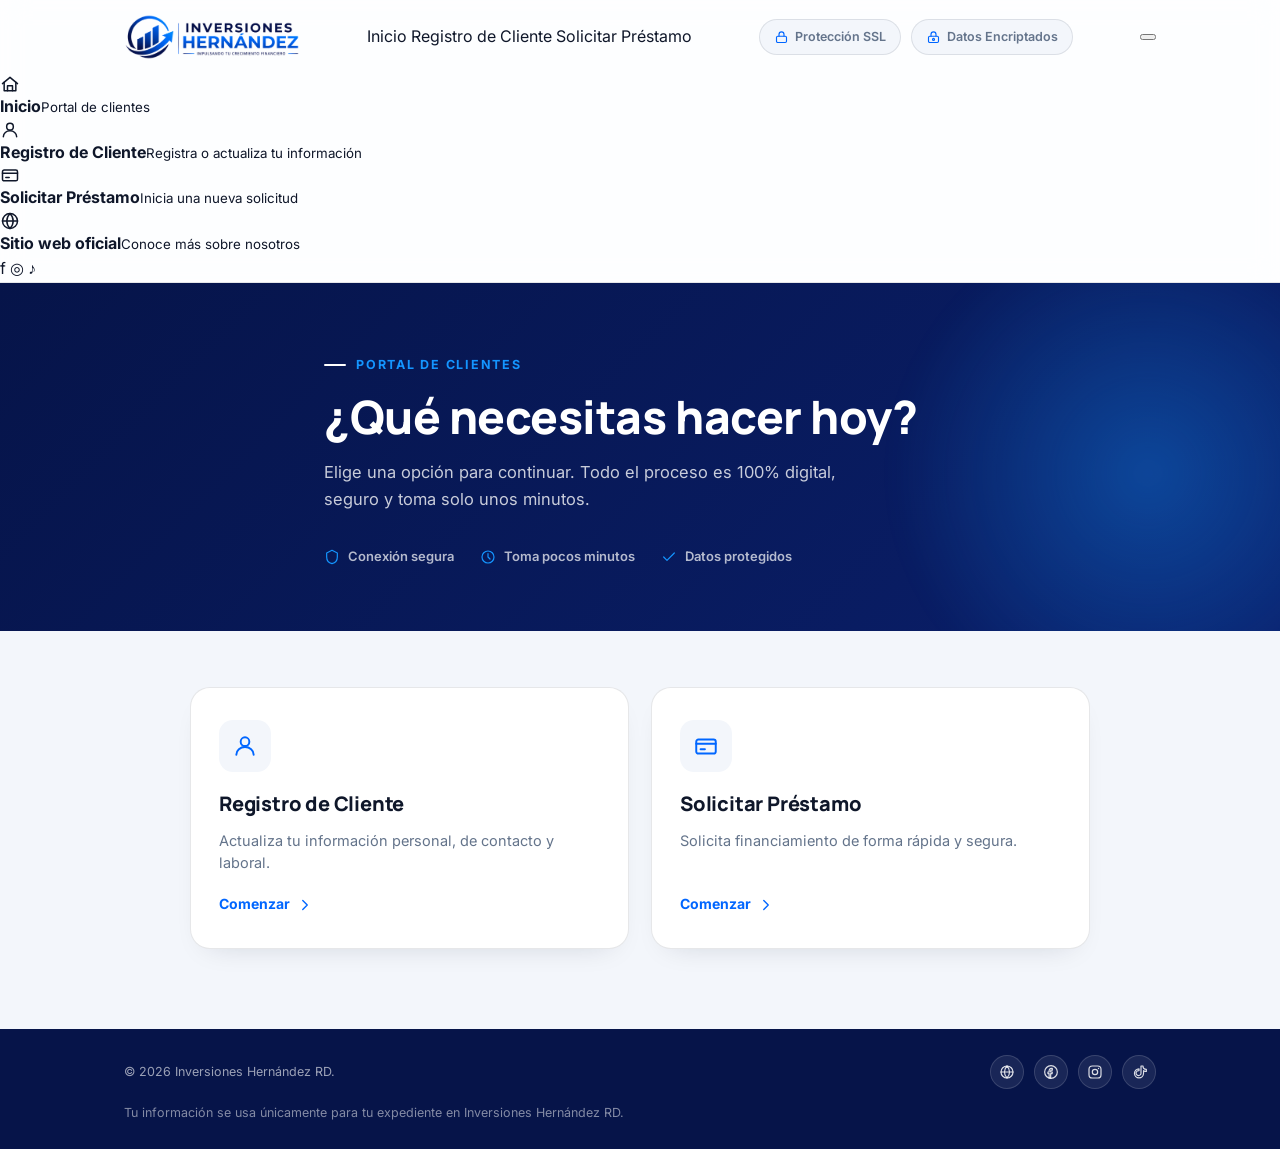
==== commit 37c11861: "Update index.html" ====
--- a/index.html
+++ b/index.html
@@ -33,9 +33,16 @@
 
 <header class="site-header">
   <div class="wrap header-inner">
-    <a class="brand" href="index.html">
+    <a class="brand" href="index.html" aria-label="Inversiones Hernández — Inicio">
       <img class="brand-mark" src="logo-horizontal.png" alt="Inversiones Hernández RD — Impulsando tu crecimiento financiero">
     </a>
+
+    <nav class="desktop-nav" aria-label="Navegación principal">
+      <a href="index.html" class="nav-link active">Inicio</a>
+      <a href="actualizar.html" class="nav-link">Registro de Cliente</a>
+      <a href="prestamos.html" class="nav-link">Solicitar Préstamo</a>
+    </nav>
+
     <div class="trust-badges" aria-label="Indicadores de seguridad">
       <span class="badge-pill">
         <svg class="icon" viewBox="0 0 24 24"><rect x="4" y="10" width="16" height="10" rx="2"/><path d="M8 10V7a4 4 0 018 0v3"/></svg>
@@ -46,6 +53,43 @@
         Datos Encriptados
       </span>
     </div>
+
+    <button class="mobile-menu-btn" id="mobileMenuBtn" type="button" aria-label="Abrir menú" aria-controls="mobileMenu" aria-expanded="false">
+      <span></span><span></span><span></span>
+    </button>
+  </div>
+
+  <div class="mobile-menu" id="mobileMenu" aria-hidden="true">
+    <nav class="mobile-menu-inner" aria-label="Menú móvil">
+      <a href="index.html" class="mobile-menu-link active">
+        <span class="mobile-menu-icon">
+          <svg class="icon" viewBox="0 0 24 24"><path d="M3 11.5L12 4l9 7.5"/><path d="M5 10v10h14V10"/><path d="M9 20v-6h6v6"/></svg>
+        </span>
+        <span><strong>Inicio</strong><small>Portal de clientes</small></span>
+      </a>
+      <a href="actualizar.html" class="mobile-menu-link">
+        <span class="mobile-menu-icon">
+          <svg class="icon" viewBox="0 0 24 24"><circle cx="12" cy="8" r="4"/><path d="M4 20c0-4 3.6-7 8-7s8 3 8 7"/></svg>
+        </span>
+        <span><strong>Registro de Cliente</strong><small>Registra o actualiza tu información</small></span>
+      </a>
+      <a href="prestamos.html" class="mobile-menu-link">
+        <span class="mobile-menu-icon">
+          <svg class="icon" viewBox="0 0 24 24"><rect x="3" y="6" width="18" height="13" rx="2"/><path d="M3 10h18"/><path d="M7 15h4"/></svg>
+        </span>
+        <span><strong>Solicitar Préstamo</strong><small>Inicia una nueva solicitud</small></span>
+      </a>
+      <div class="mobile-menu-divider"></div>
+      <a href="https://inversioneshernandezrd.com/" target="_blank" rel="noopener" class="mobile-menu-link compact">
+        <span class="mobile-menu-icon small-icon"><svg class="icon" viewBox="0 0 24 24"><circle cx="12" cy="12" r="9"/><path d="M3 12h18M12 3c2.5 2.5 3.8 5.6 3.8 9s-1.3 6.5-3.8 9c-2.5-2.5-3.8-5.6-3.8-9S9.5 5.5 12 3z"/></svg></span>
+        <span><strong>Sitio web oficial</strong><small>Conoce más sobre nosotros</small></span>
+      </a>
+      <div class="mobile-social-row" aria-label="Redes sociales">
+        <a href="https://www.facebook.com/people/Inversiones-Hern%C3%A1ndez/61592151383152/" target="_blank" rel="noopener" aria-label="Facebook">f</a>
+        <a href="https://www.instagram.com/inversioneshernandezrd/" target="_blank" rel="noopener" aria-label="Instagram">◎</a>
+        <a href="https://www.tiktok.com/@inversioneshernandezrd" target="_blank" rel="noopener" aria-label="TikTok">♪</a>
+      </div>
+    </nav>
   </div>
 </header>
 
@@ -71,8 +115,8 @@
         <div class="option-icon">
           <svg class="icon" viewBox="0 0 24 24"><circle cx="12" cy="8" r="4"/><path d="M4 20c0-4 3.6-7 8-7s8 3 8 7"/></svg>
         </div>
-        <h2>Actualizar mis datos</h2>
-        <p>Mantén tu información personal, de contacto y laboral al día en tu expediente.</p>
+        <h2>Registro de Cliente</h2>
+        <p>Actualiza tu información personal, de contacto y laboral.</p>
         <span class="option-cta">
           Comenzar
           <svg class="icon" viewBox="0 0 24 24"><path d="M9 6l6 6-6 6"/></svg>
@@ -83,8 +127,8 @@
         <div class="option-icon">
           <svg class="icon" viewBox="0 0 24 24"><rect x="3" y="6" width="18" height="13" rx="2"/><path d="M3 10h18"/><path d="M7 15h4"/></svg>
         </div>
-        <h2>Solicitar un préstamo</h2>
-        <p>Cuéntanos qué necesitas y nuestro equipo evaluará tu solicitud lo antes posible.</p>
+        <h2>Solicitar Préstamo</h2>
+        <p>Solicita financiamiento de forma rápida y segura.</p>
         <span class="option-cta">
           Comenzar
           <svg class="icon" viewBox="0 0 24 24"><path d="M9 6l6 6-6 6"/></svg>
@@ -119,5 +163,36 @@
   </div>
 </footer>
 
+<script>
+(() => {
+  const button = document.getElementById('mobileMenuBtn');
+  const menu = document.getElementById('mobileMenu');
+  if (!button || !menu) return;
+
+  const closeMenu = () => {
+    button.setAttribute('aria-expanded', 'false');
+    button.setAttribute('aria-label', 'Abrir menú');
+    menu.classList.remove('open');
+    menu.setAttribute('aria-hidden', 'true');
+    document.body.classList.remove('menu-open');
+  };
+
+  button.addEventListener('click', () => {
+    const open = button.getAttribute('aria-expanded') === 'true';
+    button.setAttribute('aria-expanded', String(!open));
+    button.setAttribute('aria-label', open ? 'Abrir menú' : 'Cerrar menú');
+    menu.classList.toggle('open', !open);
+    menu.setAttribute('aria-hidden', String(open));
+    document.body.classList.toggle('menu-open', !open);
+  });
+
+  menu.querySelectorAll('a').forEach(link => link.addEventListener('click', closeMenu));
+
+  document.addEventListener('keydown', (event) => {
+    if (event.key === 'Escape') closeMenu();
+  });
+})();
+</script>
+
 </body>
 </html>
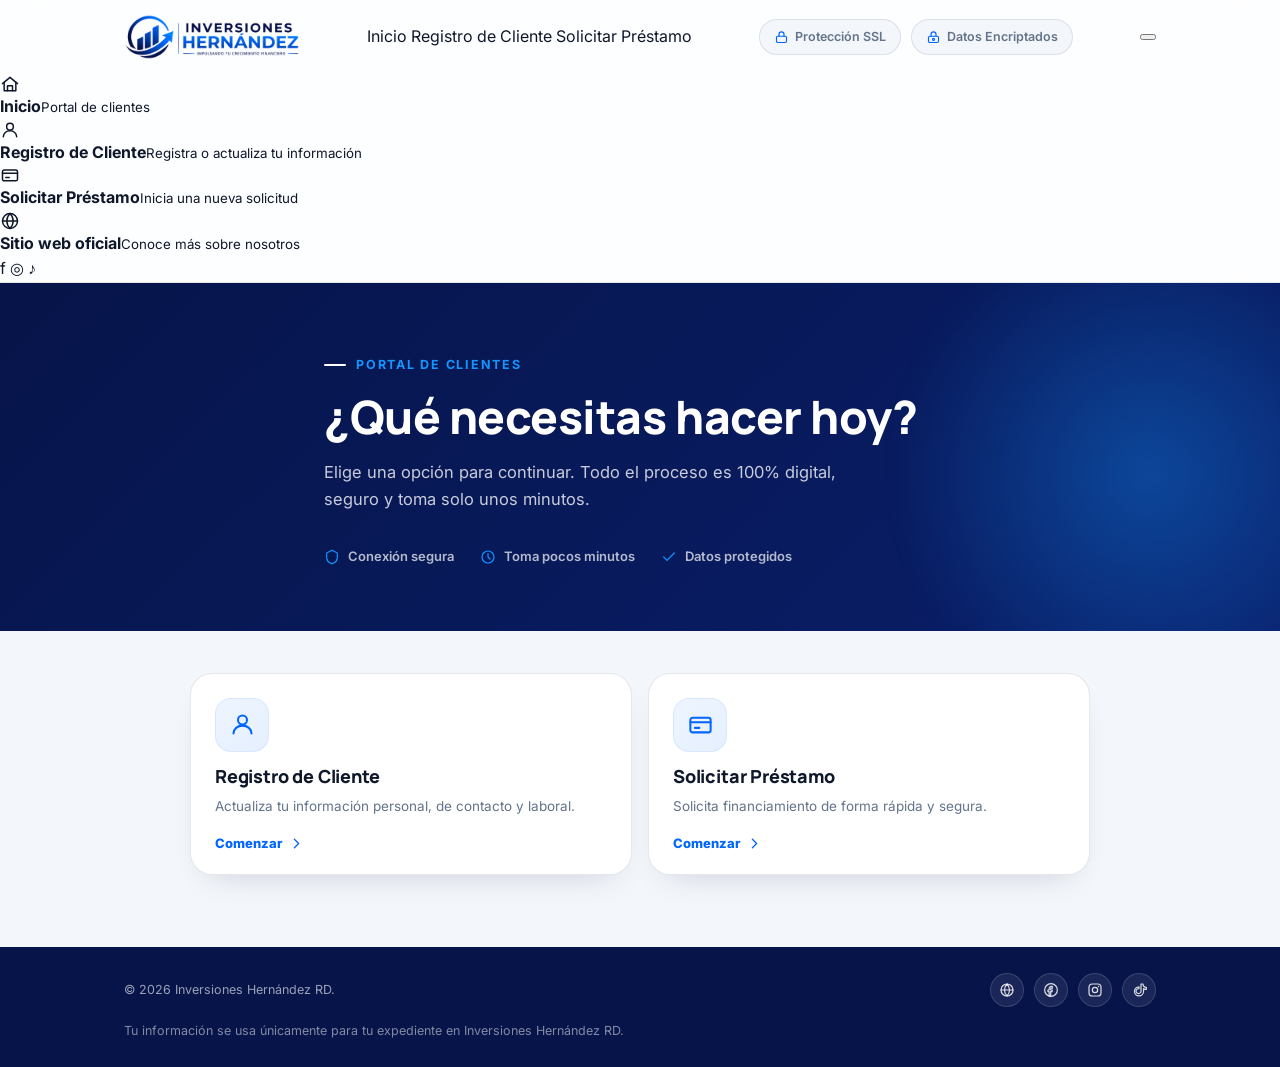
==== commit 2cb3c4e6: "Update index.html" ====
--- a/index.html
+++ b/index.html
@@ -60,36 +60,32 @@
   </div>
 
   <div class="mobile-menu" id="mobileMenu" aria-hidden="true">
-    <nav class="mobile-menu-inner" aria-label="Menú móvil">
-      <a href="index.html" class="mobile-menu-link active">
-        <span class="mobile-menu-icon">
-          <svg class="icon" viewBox="0 0 24 24"><path d="M3 11.5L12 4l9 7.5"/><path d="M5 10v10h14V10"/><path d="M9 20v-6h6v6"/></svg>
-        </span>
-        <span><strong>Inicio</strong><small>Portal de clientes</small></span>
-      </a>
-      <a href="actualizar.html" class="mobile-menu-link">
-        <span class="mobile-menu-icon">
-          <svg class="icon" viewBox="0 0 24 24"><circle cx="12" cy="8" r="4"/><path d="M4 20c0-4 3.6-7 8-7s8 3 8 7"/></svg>
-        </span>
-        <span><strong>Registro de Cliente</strong><small>Registra o actualiza tu información</small></span>
-      </a>
-      <a href="prestamos.html" class="mobile-menu-link">
-        <span class="mobile-menu-icon">
-          <svg class="icon" viewBox="0 0 24 24"><rect x="3" y="6" width="18" height="13" rx="2"/><path d="M3 10h18"/><path d="M7 15h4"/></svg>
-        </span>
-        <span><strong>Solicitar Préstamo</strong><small>Inicia una nueva solicitud</small></span>
-      </a>
-      <div class="mobile-menu-divider"></div>
-      <a href="https://inversioneshernandezrd.com/" target="_blank" rel="noopener" class="mobile-menu-link compact">
-        <span class="mobile-menu-icon small-icon"><svg class="icon" viewBox="0 0 24 24"><circle cx="12" cy="12" r="9"/><path d="M3 12h18M12 3c2.5 2.5 3.8 5.6 3.8 9s-1.3 6.5-3.8 9c-2.5-2.5-3.8-5.6-3.8-9S9.5 5.5 12 3z"/></svg></span>
-        <span><strong>Sitio web oficial</strong><small>Conoce más sobre nosotros</small></span>
-      </a>
-      <div class="mobile-social-row" aria-label="Redes sociales">
-        <a href="https://www.facebook.com/people/Inversiones-Hern%C3%A1ndez/61592151383152/" target="_blank" rel="noopener" aria-label="Facebook">f</a>
-        <a href="https://www.instagram.com/inversioneshernandezrd/" target="_blank" rel="noopener" aria-label="Instagram">◎</a>
-        <a href="https://www.tiktok.com/@inversioneshernandezrd" target="_blank" rel="noopener" aria-label="TikTok">♪</a>
-      </div>
-    </nav>
+    <div class="mobile-menu-panel">
+      <nav class="mobile-menu-inner" aria-label="Menú móvil">
+        <a href="index.html" class="mobile-menu-link active">
+          <span class="mobile-menu-icon"><svg class="icon" viewBox="0 0 24 24"><path d="M3 11.5L12 4l9 7.5"/><path d="M5 10v10h14V10"/><path d="M9 20v-6h6v6"/></svg></span>
+          <span><strong>Inicio</strong><small>Portal de clientes</small></span>
+        </a>
+        <a href="actualizar.html" class="mobile-menu-link">
+          <span class="mobile-menu-icon"><svg class="icon" viewBox="0 0 24 24"><circle cx="12" cy="8" r="4"/><path d="M4 20c0-4 3.6-7 8-7s8 3 8 7"/></svg></span>
+          <span><strong>Registro de Cliente</strong><small>Registra o actualiza tu información</small></span>
+        </a>
+        <a href="prestamos.html" class="mobile-menu-link">
+          <span class="mobile-menu-icon"><svg class="icon" viewBox="0 0 24 24"><rect x="3" y="6" width="18" height="13" rx="2"/><path d="M3 10h18"/><path d="M7 15h4"/></svg></span>
+          <span><strong>Solicitar Préstamo</strong><small>Inicia una nueva solicitud</small></span>
+        </a>
+        <div class="mobile-menu-divider"></div>
+        <a href="https://inversioneshernandezrd.com/" target="_blank" rel="noopener" class="mobile-menu-link compact">
+          <span class="mobile-menu-icon small-icon"><svg class="icon" viewBox="0 0 24 24"><circle cx="12" cy="12" r="9"/><path d="M3 12h18M12 3c2.5 2.5 3.8 5.6 3.8 9s-1.3 6.5-3.8 9c-2.5-2.5-3.8-5.5-3.8-9S9.5 5.5 12 3z"/></svg></span>
+          <span><strong>Sitio web oficial</strong><small>Conoce más sobre nosotros</small></span>
+        </a>
+        <div class="mobile-social-row" aria-label="Redes sociales">
+          <a href="https://www.facebook.com/people/Inversiones-Hern%C3%A1ndez/61592151383152/" target="_blank" rel="noopener" aria-label="Facebook">f</a>
+          <a href="https://www.instagram.com/inversioneshernandezrd/" target="_blank" rel="noopener" aria-label="Instagram">◎</a>
+          <a href="https://www.tiktok.com/@inversioneshernandezrd" target="_blank" rel="noopener" aria-label="TikTok">♪</a>
+        </div>
+      </nav>
+    </div>
   </div>
 </header>
 
@@ -168,7 +164,7 @@
   const button = document.getElementById('mobileMenuBtn');
   const menu = document.getElementById('mobileMenu');
   if (!button || !menu) return;
-
+  const isMobile = () => window.matchMedia('(max-width: 900px)').matches;
   const closeMenu = () => {
     button.setAttribute('aria-expanded', 'false');
     button.setAttribute('aria-label', 'Abrir menú');
@@ -176,21 +172,23 @@
     menu.setAttribute('aria-hidden', 'true');
     document.body.classList.remove('menu-open');
   };
-
+  const openMenu = () => {
+    if (!isMobile()) return;
+    button.setAttribute('aria-expanded', 'true');
+    button.setAttribute('aria-label', 'Cerrar menú');
+    menu.classList.add('open');
+    menu.setAttribute('aria-hidden', 'false');
+    document.body.classList.add('menu-open');
+  };
   button.addEventListener('click', () => {
-    const open = button.getAttribute('aria-expanded') === 'true';
-    button.setAttribute('aria-expanded', String(!open));
-    button.setAttribute('aria-label', open ? 'Abrir menú' : 'Cerrar menú');
-    menu.classList.toggle('open', !open);
-    menu.setAttribute('aria-hidden', String(open));
-    document.body.classList.toggle('menu-open', !open);
+    button.getAttribute('aria-expanded') === 'true' ? closeMenu() : openMenu();
   });
-
   menu.querySelectorAll('a').forEach(link => link.addEventListener('click', closeMenu));
-
-  document.addEventListener('keydown', (event) => {
-    if (event.key === 'Escape') closeMenu();
+  document.addEventListener('click', event => {
+    if (menu.classList.contains('open') && !menu.contains(event.target) && !button.contains(event.target)) closeMenu();
   });
+  document.addEventListener('keydown', event => { if (event.key === 'Escape') closeMenu(); });
+  window.addEventListener('resize', () => { if (!isMobile()) closeMenu(); });
 })();
 </script>
 
--- a/style.css
+++ b/style.css
@@ -450,36 +450,85 @@
 img, svg{ max-width:100%; }
 
 /* ==========================================================================
-   PÁGINA PRINCIPAL — TARJETAS DE OPCIONES
+   PÁGINA PRINCIPAL — PORTAL TIPO APP
    ========================================================================== */
-.options-section{ padding:56px 0 80px; }
+.options-section{ padding:42px 0 72px; }
+.options-heading{ max-width:900px; margin:0 auto 22px; text-align:left; }
+.section-kicker{
+  display:inline-flex; align-items:center; gap:8px;
+  font-size:11.5px; font-weight:800; letter-spacing:.14em; text-transform:uppercase;
+  color:var(--azul-principal);
+}
+.section-kicker::before{ content:""; width:20px; height:2px; border-radius:2px; background:var(--azul-electrico); }
+.options-heading h2{ margin-top:6px; font-family:var(--display); font-size:clamp(22px,3vw,30px); color:var(--texto); }
+.options-heading p{ margin-top:4px; color:var(--gris-texto); font-size:14px; }
 .options-grid{
-  display:grid; grid-template-columns:1fr 1fr; gap:22px;
+  display:grid; grid-template-columns:repeat(2,minmax(0,1fr)); gap:16px;
   max-width:900px; margin:0 auto;
 }
-@media (max-width:720px){ .options-grid{ grid-template-columns:1fr; } }
-
 .option-card{
-  display:flex; flex-direction:column; align-items:flex-start; gap:10px;
-  background:var(--blanco); border:1.5px solid var(--borde); border-radius:20px;
-  padding:32px 28px; text-decoration:none; color:var(--texto);
-  box-shadow:0 12px 30px -18px rgba(15,23,42,.18);
-  transition:transform .2s ease, border-color .2s ease, box-shadow .2s ease;
+  min-width:0; min-height:190px;
+  display:flex; flex-direction:column; align-items:flex-start; gap:9px;
+  background:var(--blanco); border:1.5px solid var(--borde); border-radius:22px;
+  padding:24px 24px 20px; text-decoration:none; color:var(--texto);
+  box-shadow:0 14px 34px -20px rgba(15,23,42,.24);
+  transition:transform .2s ease, border-color .2s ease, box-shadow .2s ease, background .2s ease;
+  -webkit-tap-highlight-color:transparent;
 }
 .option-card:hover{
-  transform:translateY(-4px); border-color:var(--azul-principal);
-  box-shadow:0 18px 36px -16px rgba(0,102,255,.28);
-}
+  transform:translateY(-4px); border-color:rgba(0,102,255,.45);
+  box-shadow:0 22px 44px -20px rgba(0,102,255,.30);
+}
+.option-card:active{ transform:translateY(-1px) scale(.995); }
 .option-icon{
-  width:52px; height:52px; border-radius:14px; background:var(--gris-bg);
-  display:flex; align-items:center; justify-content:center; margin-bottom:6px;
-}
-.option-icon .icon{ width:26px; height:26px; color:var(--azul-principal); }
-.option-card h2{ font-family:var(--display); font-size:20px; color:var(--texto); }
-.option-card p{ font-size:14.5px; color:var(--gris-texto); line-height:1.5; }
+  width:54px; height:54px; border-radius:16px;
+  background:linear-gradient(145deg,#eef5ff,#e5efff);
+  display:flex; align-items:center; justify-content:center; margin-bottom:5px;
+  border:1px solid rgba(0,102,255,.08);
+}
+.option-icon .icon{ width:27px; height:27px; color:var(--azul-principal); }
+.option-card h2{ font-family:var(--display); font-size:18px; line-height:1.2; color:var(--texto); }
+.option-card p{ font-size:13.5px; color:var(--gris-texto); line-height:1.45; max-width:42ch; }
 .option-cta{
-  margin-top:auto; padding-top:10px; display:inline-flex; align-items:center; gap:6px;
-  font-weight:700; font-size:14px; color:var(--azul-principal);
-}
-.option-cta .icon{ width:18px; height:18px; transition:transform .2s ease; }
+  margin-top:auto; padding-top:8px; display:inline-flex; align-items:center; gap:6px;
+  font-weight:800; font-size:13px; color:var(--azul-principal);
+}
+.option-cta .icon{ width:17px; height:17px; transition:transform .2s ease; }
 .option-card:hover .option-cta .icon{ transform:translateX(4px); }
+
+/* Tablet */
+@media (max-width:900px){
+  .options-section{ padding-top:34px; }
+  .options-grid{ gap:14px; }
+}
+
+/* Móvil: acciones horizontales tipo app */
+@media (max-width:640px){
+  .options-section{ padding:28px 0 48px; }
+  .options-heading{ margin-bottom:16px; }
+  .options-heading h2{ font-size:23px; }
+  .options-heading p{ font-size:13px; }
+  .options-grid{ grid-template-columns:repeat(2,minmax(0,1fr)); gap:10px; }
+  .option-card{
+    min-height:0; height:168px; border-radius:18px;
+    padding:16px 13px 13px; gap:7px;
+    box-shadow:0 10px 24px -18px rgba(15,23,42,.30);
+  }
+  .option-icon{ width:44px; height:44px; border-radius:13px; margin-bottom:3px; }
+  .option-icon .icon{ width:23px; height:23px; }
+  .option-card h2{ font-size:14px; line-height:1.25; }
+  .option-card p{ font-size:11.5px; line-height:1.35; display:-webkit-box; -webkit-line-clamp:2; -webkit-box-orient:vertical; overflow:hidden; }
+  .option-cta{ font-size:11.5px; padding-top:4px; }
+  .option-cta .icon{ width:15px; height:15px; }
+}
+
+/* Móviles pequeños: conservar dos acciones sin romper el layout */
+@media (max-width:380px){
+  .options-grid{ gap:8px; }
+  .option-card{ height:158px; padding:14px 11px 11px; }
+  .option-icon{ width:40px; height:40px; border-radius:12px; }
+  .option-icon .icon{ width:21px; height:21px; }
+  .option-card h2{ font-size:13px; }
+  .option-card p{ font-size:10.5px; }
+  .option-cta{ font-size:10.5px; }
+}
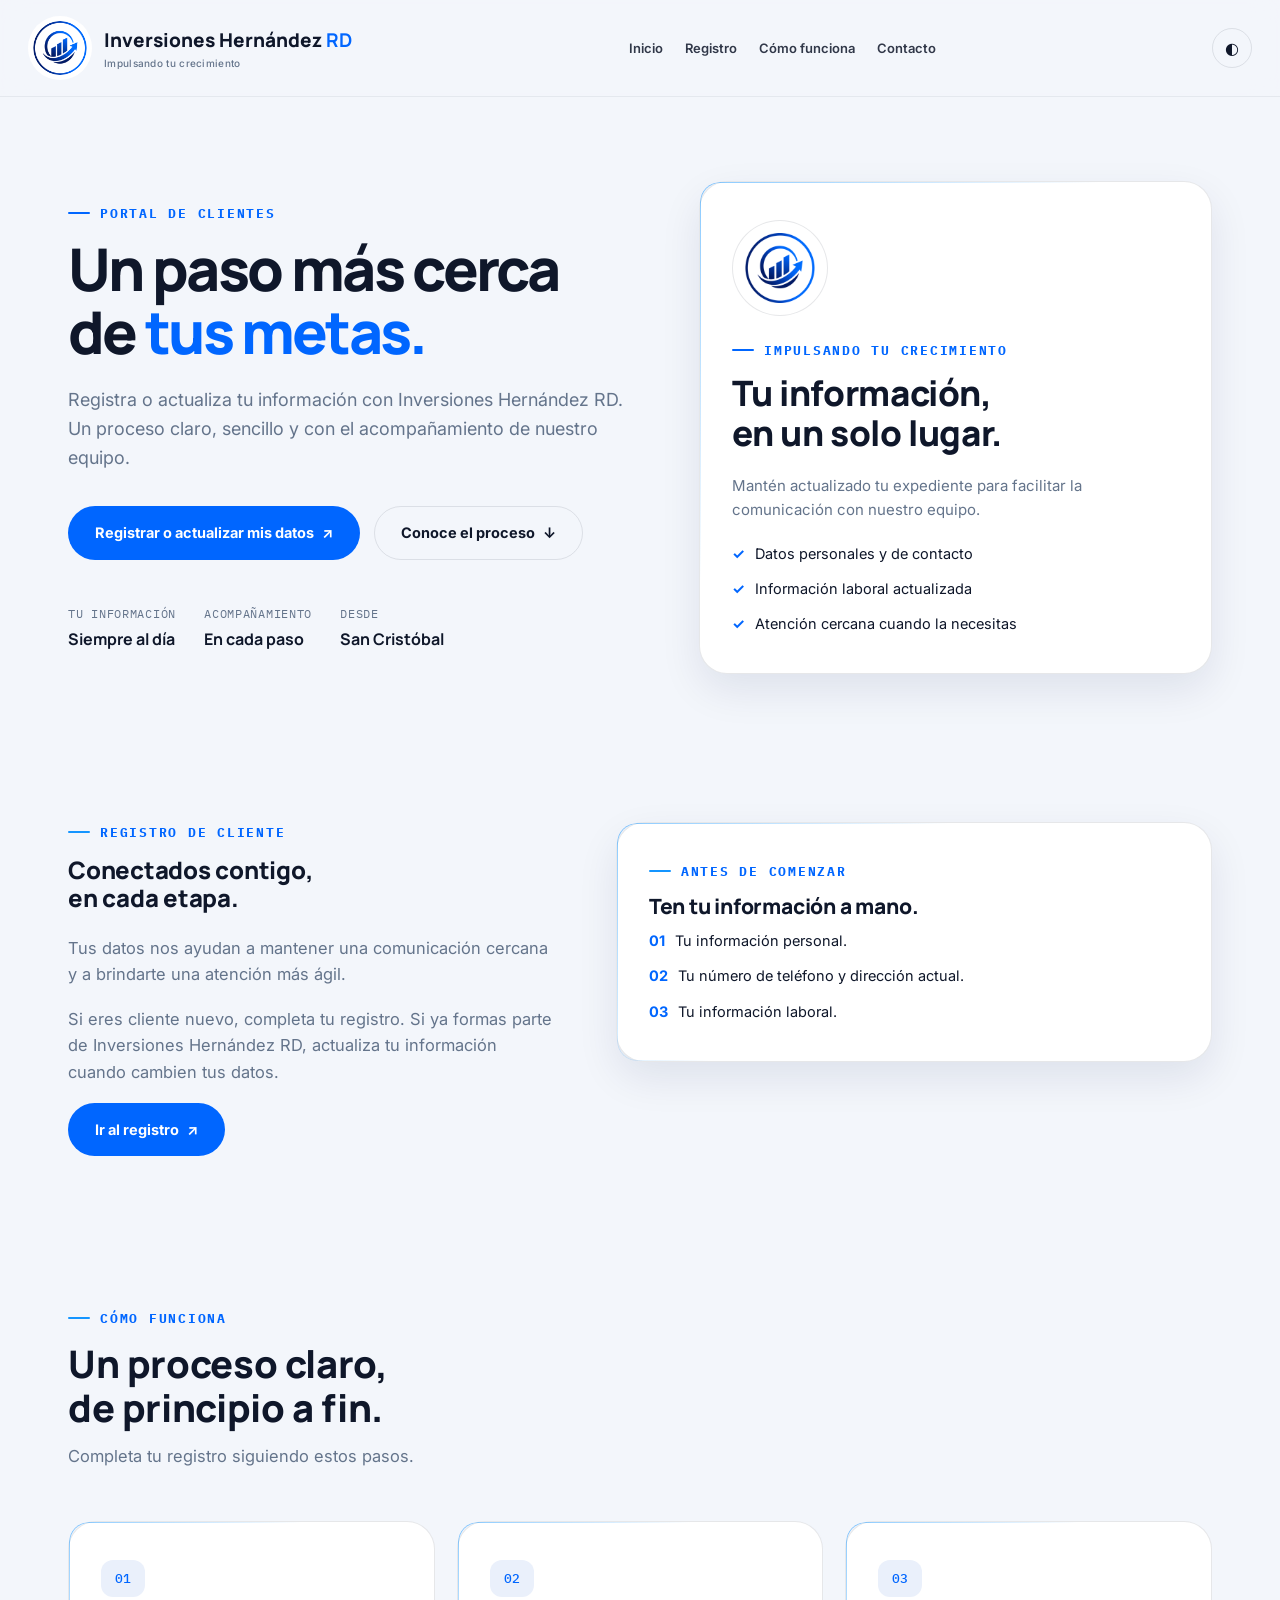
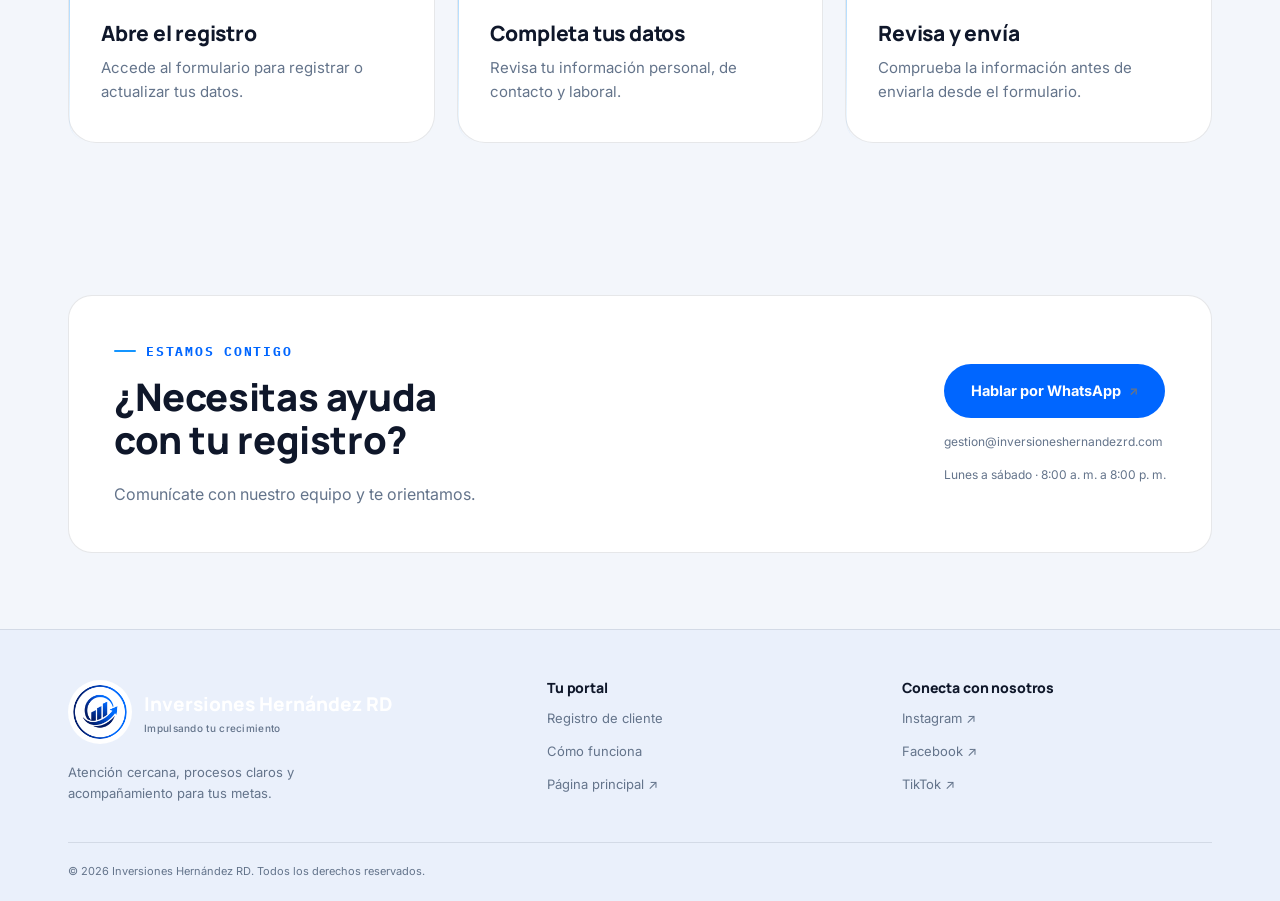
==== commit b1c3d758: "Add files via upload" ====
--- a/index.html
+++ b/index.html
@@ -1,196 +1,9 @@
-<!DOCTYPE html>
-<html lang="es">
-<head>
-<meta charset="UTF-8">
-<meta name="viewport" content="width=device-width, initial-scale=1.0, viewport-fit=cover">
-<title>Inversiones Hernández — Portal de Clientes</title>
-<meta name="description" content="Actualiza tus datos o solicita un préstamo de forma segura con Inversiones Hernández RD.">
-<meta name="robots" content="noindex, follow">
-<link rel="canonical" href="https://portal.inversioneshernandezrd.com/">
-
-<meta property="og:type" content="website">
-<meta property="og:site_name" content="Inversiones Hernández">
-<meta property="og:title" content="Inversiones Hernández — Portal de Clientes">
-<meta property="og:description" content="Actualiza tus datos o solicita un préstamo de forma segura.">
-<meta property="og:url" content="https://portal.inversioneshernandezrd.com/">
-<meta property="og:locale" content="es_DO">
-<meta property="og:image" content="https://portal.inversioneshernandezrd.com/og-image.png">
-<meta name="twitter:card" content="summary_large_image">
-
-<link rel="preconnect" href="https://fonts.googleapis.com">
-<link rel="preconnect" href="https://fonts.gstatic.com" crossorigin>
-<link href="https://fonts.googleapis.com/css2?family=Manrope:wght@500;700;800&family=Inter:wght@400;500;600;700&display=swap" rel="stylesheet">
-
-<link rel="icon" type="image/x-icon" href="favicon.ico">
-<link rel="icon" type="image/png" sizes="16x16" href="favicon-16.png">
-<link rel="icon" type="image/png" sizes="32x32" href="favicon-32.png">
-<link rel="apple-touch-icon" sizes="180x180" href="apple-touch-icon.png">
-<link rel="manifest" href="site.webmanifest">
-<meta name="theme-color" content="#0066ff">
-<link rel="stylesheet" href="style.css">
-</head>
-<body>
-
-<header class="site-header">
-  <div class="wrap header-inner">
-    <a class="brand" href="index.html" aria-label="Inversiones Hernández — Inicio">
-      <img class="brand-mark" src="logo-horizontal.png" alt="Inversiones Hernández RD — Impulsando tu crecimiento financiero">
-    </a>
-
-    <nav class="desktop-nav" aria-label="Navegación principal">
-      <a href="index.html" class="nav-link active">Inicio</a>
-      <a href="actualizar.html" class="nav-link">Registro de Cliente</a>
-      <a href="prestamos.html" class="nav-link">Solicitar Préstamo</a>
-    </nav>
-
-    <div class="trust-badges" aria-label="Indicadores de seguridad">
-      <span class="badge-pill">
-        <svg class="icon" viewBox="0 0 24 24"><rect x="4" y="10" width="16" height="10" rx="2"/><path d="M8 10V7a4 4 0 018 0v3"/></svg>
-        Protección SSL
-      </span>
-      <span class="badge-pill">
-        <svg class="icon" viewBox="0 0 24 24"><rect x="4" y="10" width="16" height="10" rx="2"/><path d="M8 10V7a4 4 0 018 0v3"/><circle cx="12" cy="15" r="1.6"/></svg>
-        Datos Encriptados
-      </span>
-    </div>
-
-    <button class="mobile-menu-btn" id="mobileMenuBtn" type="button" aria-label="Abrir menú" aria-controls="mobileMenu" aria-expanded="false">
-      <span></span><span></span><span></span>
-    </button>
-  </div>
-
-  <div class="mobile-menu" id="mobileMenu" aria-hidden="true">
-    <div class="mobile-menu-panel">
-      <nav class="mobile-menu-inner" aria-label="Menú móvil">
-        <a href="index.html" class="mobile-menu-link active">
-          <span class="mobile-menu-icon"><svg class="icon" viewBox="0 0 24 24"><path d="M3 11.5L12 4l9 7.5"/><path d="M5 10v10h14V10"/><path d="M9 20v-6h6v6"/></svg></span>
-          <span><strong>Inicio</strong><small>Portal de clientes</small></span>
-        </a>
-        <a href="actualizar.html" class="mobile-menu-link">
-          <span class="mobile-menu-icon"><svg class="icon" viewBox="0 0 24 24"><circle cx="12" cy="8" r="4"/><path d="M4 20c0-4 3.6-7 8-7s8 3 8 7"/></svg></span>
-          <span><strong>Registro de Cliente</strong><small>Registra o actualiza tu información</small></span>
-        </a>
-        <a href="prestamos.html" class="mobile-menu-link">
-          <span class="mobile-menu-icon"><svg class="icon" viewBox="0 0 24 24"><rect x="3" y="6" width="18" height="13" rx="2"/><path d="M3 10h18"/><path d="M7 15h4"/></svg></span>
-          <span><strong>Solicitar Préstamo</strong><small>Inicia una nueva solicitud</small></span>
-        </a>
-        <div class="mobile-menu-divider"></div>
-        <a href="https://inversioneshernandezrd.com/" target="_blank" rel="noopener" class="mobile-menu-link compact">
-          <span class="mobile-menu-icon small-icon"><svg class="icon" viewBox="0 0 24 24"><circle cx="12" cy="12" r="9"/><path d="M3 12h18M12 3c2.5 2.5 3.8 5.6 3.8 9s-1.3 6.5-3.8 9c-2.5-2.5-3.8-5.5-3.8-9S9.5 5.5 12 3z"/></svg></span>
-          <span><strong>Sitio web oficial</strong><small>Conoce más sobre nosotros</small></span>
-        </a>
-        <div class="mobile-social-row" aria-label="Redes sociales">
-          <a href="https://www.facebook.com/people/Inversiones-Hern%C3%A1ndez/61592151383152/" target="_blank" rel="noopener" aria-label="Facebook">f</a>
-          <a href="https://www.instagram.com/inversioneshernandezrd/" target="_blank" rel="noopener" aria-label="Instagram">◎</a>
-          <a href="https://www.tiktok.com/@inversioneshernandezrd" target="_blank" rel="noopener" aria-label="TikTok">♪</a>
-        </div>
-      </nav>
-    </div>
-  </div>
-</header>
-
-<main>
-<section class="hero">
-  <div class="wrap hero-inner">
-    <div class="eyebrow">Portal de clientes</div>
-    <h1>¿Qué necesitas hacer hoy?</h1>
-    <p class="hero-sub">Elige una opción para continuar. Todo el proceso es 100% digital, seguro y toma solo unos minutos.</p>
-    <div class="hero-trust">
-      <div class="trust-item"><svg class="icon" viewBox="0 0 24 24"><path d="M12 2l8 4v6c0 5-3.5 9-8 10-4.5-1-8-5-8-10V6z"/></svg>Conexión segura</div>
-      <div class="trust-item"><svg class="icon" viewBox="0 0 24 24"><circle cx="12" cy="12" r="9"/><path d="M12 7v5l3 3"/></svg>Toma pocos minutos</div>
-      <div class="trust-item"><svg class="icon" viewBox="0 0 24 24"><path d="M20 6L9 17l-5-5"/></svg>Datos protegidos</div>
-    </div>
-  </div>
-</section>
-
-<section class="options-section">
-  <div class="wrap">
-    <div class="options-grid">
-
-      <a class="option-card" href="actualizar.html">
-        <div class="option-icon">
-          <svg class="icon" viewBox="0 0 24 24"><circle cx="12" cy="8" r="4"/><path d="M4 20c0-4 3.6-7 8-7s8 3 8 7"/></svg>
-        </div>
-        <h2>Registro de Cliente</h2>
-        <p>Actualiza tu información personal, de contacto y laboral.</p>
-        <span class="option-cta">
-          Comenzar
-          <svg class="icon" viewBox="0 0 24 24"><path d="M9 6l6 6-6 6"/></svg>
-        </span>
-      </a>
-
-      <a class="option-card" href="prestamos.html">
-        <div class="option-icon">
-          <svg class="icon" viewBox="0 0 24 24"><rect x="3" y="6" width="18" height="13" rx="2"/><path d="M3 10h18"/><path d="M7 15h4"/></svg>
-        </div>
-        <h2>Solicitar Préstamo</h2>
-        <p>Solicita financiamiento de forma rápida y segura.</p>
-        <span class="option-cta">
-          Comenzar
-          <svg class="icon" viewBox="0 0 24 24"><path d="M9 6l6 6-6 6"/></svg>
-        </span>
-      </a>
-
-    </div>
-  </div>
-</section>
-</main>
-
-<footer class="site-footer">
-  <div class="wrap footer-inner">
-    <div class="footer-top">
-      <span>© 2026 Inversiones Hernández RD.</span>
-      <div class="footer-socials">
-        <a href="https://inversioneshernandezrd.com/" target="_blank" rel="noopener" aria-label="Sitio web oficial">
-          <svg class="icon" viewBox="0 0 24 24"><circle cx="12" cy="12" r="9"/><path d="M3 12h18M12 3c2.5 2.5 3.8 5.6 3.8 9s-1.3 6.5-3.8 9c-2.5-2.5-3.8-5.6-3.8-9S9.5 5.5 12 3z"/></svg>
-        </a>
-        <a href="https://www.facebook.com/people/Inversiones-Hern%C3%A1ndez/61592151383152/" target="_blank" rel="noopener" aria-label="Facebook">
-          <svg class="icon" viewBox="0 0 24 24"><circle cx="12" cy="12" r="9.5"/><path d="M14 9.2h-1.3c-.8 0-1.2.5-1.2 1.3V12H14l-.4 2.3h-2.1V21h-2.3v-6.7H7.4V12h1.8v-1.9c0-1.9 1.2-3.4 3-3.4H14z"/></svg>
-        </a>
-        <a href="https://www.instagram.com/inversioneshernandezrd/" target="_blank" rel="noopener" aria-label="Instagram">
-          <svg class="icon" viewBox="0 0 24 24"><rect x="3" y="3" width="18" height="18" rx="5"/><circle cx="12" cy="12" r="4"/><circle cx="17.3" cy="6.7" r="1" fill="currentColor" stroke="none"/></svg>
-        </a>
-        <a href="https://www.tiktok.com/@inversioneshernandezrd" target="_blank" rel="noopener" aria-label="TikTok">
-          <svg class="icon" viewBox="0 0 24 24"><path d="M15 3v10.7a3.7 3.7 0 11-3-3.63V7.2a6.8 6.8 0 106.8 6.8V10a8 8 0 004.2 1.2V8a5 5 0 01-5-5z"/></svg>
-        </a>
-      </div>
-    </div>
-    <span class="footer-note">Tu información se usa únicamente para tu expediente en Inversiones Hernández RD.</span>
-  </div>
-</footer>
-
-<script>
-(() => {
-  const button = document.getElementById('mobileMenuBtn');
-  const menu = document.getElementById('mobileMenu');
-  if (!button || !menu) return;
-  const isMobile = () => window.matchMedia('(max-width: 900px)').matches;
-  const closeMenu = () => {
-    button.setAttribute('aria-expanded', 'false');
-    button.setAttribute('aria-label', 'Abrir menú');
-    menu.classList.remove('open');
-    menu.setAttribute('aria-hidden', 'true');
-    document.body.classList.remove('menu-open');
-  };
-  const openMenu = () => {
-    if (!isMobile()) return;
-    button.setAttribute('aria-expanded', 'true');
-    button.setAttribute('aria-label', 'Cerrar menú');
-    menu.classList.add('open');
-    menu.setAttribute('aria-hidden', 'false');
-    document.body.classList.add('menu-open');
-  };
-  button.addEventListener('click', () => {
-    button.getAttribute('aria-expanded') === 'true' ? closeMenu() : openMenu();
-  });
-  menu.querySelectorAll('a').forEach(link => link.addEventListener('click', closeMenu));
-  document.addEventListener('click', event => {
-    if (menu.classList.contains('open') && !menu.contains(event.target) && !button.contains(event.target)) closeMenu();
-  });
-  document.addEventListener('keydown', event => { if (event.key === 'Escape') closeMenu(); });
-  window.addEventListener('resize', () => { if (!isMobile()) closeMenu(); });
-})();
-</script>
-
-</body>
-</html>
+<!doctype html>
+<html lang="es"><head><meta charset="UTF-8"><meta name="viewport" content="width=device-width, initial-scale=1, viewport-fit=cover"><title>Portal de clientes | Inversiones Hernández RD</title><meta name="description" content="Registra o actualiza tus datos en el portal de Inversiones Hernández RD. Impulsando tu crecimiento."><meta name="robots" content="noindex, follow"><link rel="canonical" href="https://portal.inversioneshernandezrd.com/"><meta name="theme-color" content="#0066ff"><link rel="preconnect" href="https://fonts.googleapis.com"><link rel="preconnect" href="https://fonts.gstatic.com" crossorigin><link rel="stylesheet" href="https://fonts.googleapis.com/css2?family=Manrope:wght@500;700;800&amp;family=Inter:wght@400;500;600;700&amp;family=IBM+Plex+Mono:wght@400;500;600&amp;display=swap"><link rel="icon" href="favicon.ico"><link rel="stylesheet" href="style.css"><script src="script.js" defer></script></head>
+<body class="portal-home"><a class="skip-link" href="#contenido">Saltar al contenido</a>
+<header><div class="nav"><a class="brand" href="https://portal.inversioneshernandezrd.com/"><img class="mark" src="logo-transparent.png" alt="" width="40" height="40"><span>Inversiones Hernández <b>RD</b><small>Impulsando tu crecimiento</small></span></a><nav class="navlinks" id="navigation" aria-label="Navegación principal"><a href="#inicio">Inicio</a><a href="#registro">Registro</a><a href="#proceso">Cómo funciona</a><a href="#contacto">Contacto</a></nav><div class="nav-actions"><button class="theme-toggle" id="theme" type="button" aria-label="Activar modo oscuro" aria-pressed="false">◐</button><button class="portal-menu" id="menu-toggle" type="button" aria-label="Abrir menú" aria-controls="navigation" aria-expanded="false">☰</button></div></div></header>
+<main id="contenido"><section class="hero stripe" id="inicio"><div class="wrap hero-grid"><div><div class="eyebrow">Portal de clientes</div><h1>Un paso más cerca<br>de <em>tus metas.</em></h1><p class="hero-sub">Registra o actualiza tu información con Inversiones Hernández RD. Un proceso claro, sencillo y con el acompañamiento de nuestro equipo.</p><div class="hero-ctas"><a class="btn btn-primary" href="actualizar.html">Registrar o actualizar mis datos <span aria-hidden="true">↗</span></a><a class="btn btn-ghost" href="#proceso">Conoce el proceso <span aria-hidden="true">↓</span></a></div><div class="hero-strip"><div>Tu información<strong>Siempre al día</strong></div><div>Acompañamiento<strong>En cada paso</strong></div><div>Desde<strong>San Cristóbal</strong></div></div></div><aside class="glass-card"><div class="badge-circle"><img class="badge-logo" src="logo-transparent.png" alt="Logo de Inversiones Hernández RD" width="52" height="52"></div><div class="eyebrow">Impulsando tu crecimiento</div><h2>Tu información,<br>en un solo lugar.</h2><p class="portal-card-copy">Mantén actualizado tu expediente para facilitar la comunicación con nuestro equipo.</p><ul class="check-list"><li><span class="tick" aria-hidden="true">✓</span> Datos personales y de contacto</li><li><span class="tick" aria-hidden="true">✓</span> Información laboral actualizada</li><li><span class="tick" aria-hidden="true">✓</span> Atención cercana cuando la necesitas</li></ul></aside></div></section>
+<section id="registro"><div class="wrap about-grid"><div class="about-copy"><div class="eyebrow">Registro de cliente</div><h2>Conectados contigo,<br>en cada etapa.</h2><p class="portal-intro">Tus datos nos ayudan a mantener una comunicación cercana y a brindarte una atención más ágil.</p><p>Si eres cliente nuevo, completa tu registro. Si ya formas parte de Inversiones Hernández RD, actualiza tu información cuando cambien tus datos.</p><a class="btn btn-primary" href="actualizar.html">Ir al registro <span aria-hidden="true">↗</span></a></div><div class="glass-card"><div class="eyebrow">Antes de comenzar</div><h3>Ten tu información a mano.</h3><ul class="check-list"><li><span class="tick" aria-hidden="true">01</span> Tu información personal.</li><li><span class="tick" aria-hidden="true">02</span> Tu número de teléfono y dirección actual.</li><li><span class="tick" aria-hidden="true">03</span> Tu información laboral.</li></ul></div></div></section>
+<section class="stripe" id="proceso"><div class="wrap"><div class="section-head"><div class="eyebrow">Cómo funciona</div><h2>Un proceso claro,<br>de principio a fin.</h2><p>Completa tu registro siguiendo estos pasos.</p></div><div class="portal-steps"><article class="glass-card"><span class="portal-number">01</span><h3>Abre el registro</h3><p>Accede al formulario para registrar o actualizar tus datos.</p></article><article class="glass-card"><span class="portal-number">02</span><h3>Completa tus datos</h3><p>Revisa tu información personal, de contacto y laboral.</p></article><article class="glass-card"><span class="portal-number">03</span><h3>Revisa y envía</h3><p>Comprueba la información antes de enviarla desde el formulario.</p></article></div></div></section>
+<section id="contacto"><div class="wrap"><div class="portal-contact"><div><div class="eyebrow">Estamos contigo</div><h2>¿Necesitas ayuda<br>con tu registro?</h2><p>Comunícate con nuestro equipo y te orientamos.</p></div><div class="portal-contact-actions"><a class="btn btn-primary" href="https://wa.me/18495942190">Hablar por WhatsApp <span aria-hidden="true">↗</span></a><a class="portal-email" href="mailto:gestion@inversioneshernandezrd.com">gestion@inversioneshernandezrd.com</a><span>Lunes a sábado · 8:00 a. m. a 8:00 p. m.</span></div></div></div></section></main>
+<footer class="portal-footer"><div class="wrap"><div class="portal-footer-grid"><div><a class="brand" href="https://inversioneshernandezrd.com/"><img class="mark" src="logo-transparent.png" alt="" width="40" height="40"><span>Inversiones Hernández RD<small>Impulsando tu crecimiento</small></span></a><p>Atención cercana, procesos claros y acompañamiento para tus metas.</p></div><div><h2>Tu portal</h2><a href="actualizar.html">Registro de cliente</a><a href="#proceso">Cómo funciona</a><a href="https://inversioneshernandezrd.com/">Página principal ↗</a></div><div><h2>Conecta con nosotros</h2><a href="https://www.instagram.com/inversioneshernandezrd/">Instagram ↗</a><a href="https://www.facebook.com/people/Inversiones-Hern%C3%A1ndez/61592151383152/">Facebook ↗</a><a href="https://www.tiktok.com/@inversioneshernandezrd">TikTok ↗</a></div></div><div class="portal-copyright">© <span id="year">2026</span> Inversiones Hernández RD. Todos los derechos reservados.</div></div></footer></body></html>
--- a/style.css
+++ b/style.css
@@ -532,3 +532,1146 @@
   .option-card p{ font-size:10.5px; }
   .option-cta{ font-size:10.5px; }
 }
+
+
+/* ========================================================================
+   MENÚ PROFESIONAL — ESCRITORIO + MÓVIL
+   ======================================================================== */
+.desktop-nav{display:flex;align-items:center;gap:6px;margin-left:auto;}
+.nav-link{position:relative;padding:9px 12px;border-radius:10px;color:var(--gris-texto);font-size:13px;font-weight:700;text-decoration:none;transition:color .2s ease,background .2s ease;}
+.nav-link:hover,.nav-link.active{color:var(--azul-principal);background:rgba(0,102,255,.07);}
+.mobile-menu-btn{display:none;}
+.mobile-menu{display:none;}
+
+@media (max-width:900px){
+  .desktop-nav{display:none;}
+  .site-header{z-index:1000;}
+  .header-inner{flex-wrap:nowrap;padding:10px 16px;min-height:62px;}
+  .brand{min-width:0;flex:1 1 auto;}
+  .brand-mark{height:42px;max-width:min(78vw,240px);}
+  .trust-badges{display:none;}
+  .mobile-menu-btn{width:44px;height:44px;display:flex;flex-direction:column;align-items:center;justify-content:center;gap:5px;flex:0 0 44px;border:1px solid rgba(0,102,255,.16);border-radius:13px;background:#fff;color:var(--azul-oscuro);cursor:pointer;box-shadow:0 8px 22px rgba(6,20,73,.10);transition:transform .2s ease,background .2s ease,border-color .2s ease;-webkit-tap-highlight-color:transparent;position:relative;z-index:1002;}
+  .mobile-menu-btn:active{transform:scale(.96);}
+  .mobile-menu-btn span{display:block;width:20px;height:2px;border-radius:10px;background:currentColor;transition:transform .22s ease,opacity .18s ease;}
+  .mobile-menu-btn[aria-expanded="true"] span:nth-child(1){transform:translateY(7px) rotate(45deg);}
+  .mobile-menu-btn[aria-expanded="true"] span:nth-child(2){opacity:0;}
+  .mobile-menu-btn[aria-expanded="true"] span:nth-child(3){transform:translateY(-7px) rotate(-45deg);}
+  .mobile-menu{display:block;position:absolute;top:100%;left:0;right:0;z-index:1001;padding:10px 14px 18px;opacity:0;visibility:hidden;transform:translateY(-8px);pointer-events:none;transition:opacity .2s ease,transform .2s ease,visibility .2s ease;max-height:calc(100vh - 62px);overflow-y:auto;overscroll-behavior:contain;}
+  .mobile-menu.open{opacity:1;visibility:visible;transform:translateY(0);pointer-events:auto;}
+  .mobile-menu-panel{width:100%;max-width:560px;margin:0 auto;background:rgba(255,255,255,.98);border:1px solid rgba(15,23,42,.10);border-radius:18px;box-shadow:0 22px 55px rgba(6,20,73,.20);overflow:hidden;}
+  .mobile-menu-inner{display:block;padding:8px;}
+  .mobile-menu-link{display:flex;align-items:center;gap:12px;min-height:62px;padding:10px 12px;border-radius:13px;color:var(--texto);text-decoration:none;-webkit-tap-highlight-color:transparent;transition:background .18s ease,transform .18s ease;}
+  .mobile-menu-link:hover,.mobile-menu-link:focus-visible,.mobile-menu-link.active{background:rgba(0,102,255,.07);}
+  .mobile-menu-link:active{transform:scale(.985);}
+  .mobile-menu-icon{width:42px;height:42px;flex:0 0 42px;display:flex;align-items:center;justify-content:center;border-radius:12px;background:linear-gradient(135deg,rgba(0,102,255,.10),rgba(20,149,255,.16));color:var(--azul-principal);}
+  .mobile-menu-icon .icon{width:22px;height:22px;}
+  .mobile-menu-link>span:last-child{display:flex;flex-direction:column;min-width:0;}
+  .mobile-menu-link strong{font-size:14px;line-height:1.25;}
+  .mobile-menu-link small{margin-top:2px;color:var(--gris-texto);font-size:11.5px;line-height:1.3;}
+  .mobile-menu-divider{height:1px;background:var(--borde);margin:5px 8px;}
+  .mobile-menu-link.compact{min-height:56px;}
+  .small-icon{width:38px;height:38px;flex-basis:38px;border-radius:10px;}
+  .mobile-social-row{display:flex;gap:8px;padding:8px 4px 2px;}
+  .mobile-social-row a{width:38px;height:38px;display:flex;align-items:center;justify-content:center;border-radius:11px;background:var(--gris-bg);border:1px solid var(--borde);color:var(--azul-profundo);text-decoration:none;font-family:var(--display);font-weight:800;font-size:16px;}
+  body.menu-open{overflow:hidden;}
+}
+@media (max-width:480px){
+  .header-inner{padding:9px 12px;}
+  .brand-mark{height:37px;max-width:calc(100vw - 78px);}
+  .mobile-menu-btn{width:42px;height:42px;flex-basis:42px;}
+  .mobile-menu{padding:8px 10px 14px;max-height:calc(100vh - 58px);}
+  .mobile-menu-panel{border-radius:16px;}
+  .mobile-menu-link{min-height:58px;padding:9px 10px;}
+  .mobile-menu-link strong{font-size:13.5px;}
+  .mobile-menu-link small{font-size:11px;}
+}
+@media (prefers-reduced-motion:reduce){.mobile-menu,.mobile-menu-btn,.mobile-menu-btn span,.mobile-menu-link{transition:none;}}
+
+:root {
+  --azul-oscuro: #061449;
+  --azul-profundo: #0a1f6b;
+  --azul-principal: #0066ff;
+  --azul-electrico: #1495ff;
+  --blanco: #ffffff;
+  --gris-bg: #f3f6fb;
+  --gris-texto: #64748b;
+  --texto: #0f172a;
+  --borde: rgba(15, 23, 42, 0.10);
+  --shadow: 0 25px 70px rgba(6, 20, 73, 0.16);
+  --radius: 24px;
+  --display: "Manrope", "Inter", sans-serif;
+
+  /* derivados para el sitio (no tocan tus tokens originales) */
+  --body-font: "Inter", "Manrope", sans-serif;
+  --mono-font: "IBM Plex Mono", monospace;
+  --bg: var(--gris-bg);
+  --bg-alt: #eaf0fb;
+  --card: var(--blanco);
+  --ink: var(--texto);
+  --ink-soft: var(--gris-texto);
+  --primary: var(--azul-principal);
+  --primary-deep: var(--azul-profundo);
+  --accent: var(--azul-electrico);
+  --line: var(--borde);
+  --line-soft: rgba(15, 23, 42, 0.06);
+  color-scheme: light;
+}
+
+[data-theme="dark"] {
+  --bg: var(--azul-oscuro);
+  --bg-alt: #0b1c5e;
+  --card: #0d1f66;
+  --ink: var(--blanco);
+  --ink-soft: #a9b7e0;
+  --primary: var(--azul-electrico);
+  --primary-deep: #5fb0ff;
+  --accent: var(--azul-electrico);
+  --line: rgba(255, 255, 255, 0.14);
+  --line-soft: rgba(255, 255, 255, 0.08);
+  --shadow: 0 25px 70px rgba(0, 0, 0, 0.5);
+  color-scheme: dark;
+}
+
+* { box-sizing: border-box; }
+html { scroll-behavior: smooth; }
+
+body {
+  margin: 0;
+  background: var(--bg);
+  color: var(--ink);
+  font-family: var(--body-font);
+  line-height: 1.6;
+  -webkit-font-smoothing: antialiased;
+  transition: background .4s ease, color .4s ease;
+}
+
+h1, h2, h3 {
+  font-family: var(--display);
+  color: var(--ink);
+  line-height: 1.14;
+  margin: 0;
+  font-weight: 800;
+  letter-spacing: -.01em;
+}
+
+p { margin: 0; }
+a { color: inherit; text-decoration: none; }
+img { max-width: 100%; display: block; }
+
+.eyebrow {
+  font-family: var(--mono-font);
+  font-size: 12.5px;
+  letter-spacing: .14em;
+  text-transform: uppercase;
+  color: var(--primary);
+  display: flex;
+  align-items: center;
+  gap: 10px;
+  margin-bottom: 14px;
+}
+.eyebrow::before {
+  content: "";
+  width: 22px;
+  height: 2px;
+  background: var(--accent);
+  display: inline-block;
+  border-radius: 2px;
+}
+
+.wrap { max-width: 1180px; margin: 0 auto; padding: 0 28px; }
+section { padding: 96px 0; position: relative; }
+
+.stripe {
+  background-image: repeating-linear-gradient(
+    to bottom, transparent, transparent 45px,
+    var(--line-soft) 45px, var(--line-soft) 46px
+  );
+}
+
+::selection { background: var(--azul-electrico); color: var(--blanco); }
+
+.skip-link {
+  position: absolute; left: -999px; top: auto;
+  background: var(--primary); color: #fff;
+  padding: 12px 20px; border-radius: 10px;
+  z-index: 999; font-weight: 700; font-size: 14px;
+}
+.skip-link:focus {
+  left: 16px; top: 16px;
+}
+
+:focus-visible {
+  outline: 2px solid var(--azul-electrico);
+  outline-offset: 2px;
+}
+
+.reveal { opacity: 0; transform: translateY(22px); transition: opacity .7s ease, transform .7s ease; }
+.reveal.is-visible { opacity: 1; transform: translateY(0); }
+@media (prefers-reduced-motion: reduce) {
+  .reveal { opacity: 1; transform: none; transition: none; }
+  html { scroll-behavior: auto; }
+}
+
+/* ===== HEADER ===== */
+header {
+  position: sticky; top: 0; z-index: 50;
+  backdrop-filter: blur(14px) saturate(140%);
+  background: color-mix(in srgb, var(--bg) 82%, transparent);
+  border-bottom: 1px solid var(--line-soft);
+}
+.nav {
+  max-width: 1180px; margin: 0 auto; padding: 16px 28px;
+  display: flex; align-items: center; justify-content: space-between; gap: 24px;
+}
+.brand { display: flex; align-items: center; gap: 12px; font-family: var(--display); font-weight: 800; font-size: 19px; }
+.brand .mark {
+  width: 40px; height: 40px; border-radius: 12px;
+  object-fit: contain;
+  background: var(--blanco);
+  padding: 4px;
+  overflow: hidden;
+}
+.navlinks { display: flex; gap: 28px; align-items: center; font-size: 14.5px; font-weight: 600; }
+.navlinks a { opacity: .85; transition: opacity .2s, color .2s; }
+.navlinks a:hover { opacity: 1; color: var(--primary); }
+
+/* Panel de navegación móvil (activo solo bajo el breakpoint de tablet, ver sección RESPONSIVE) */
+@media (max-width: 980px) {
+  .navlinks {
+    position: fixed; top: 65px; left: 0; right: 0; z-index: 49;
+    flex-direction: column; align-items: stretch; gap: 0;
+    background: var(--bg); border-bottom: 1px solid var(--line);
+    max-height: 0; overflow: hidden; opacity: 0;
+    transition: max-height .3s ease, opacity .25s ease;
+  }
+  .navlinks.open { max-height: 400px; opacity: 1; box-shadow: 0 20px 40px -20px rgba(6,20,73,.25); }
+  .navlinks a { padding: 16px 28px; border-bottom: 1px solid var(--line-soft); opacity: 1; }
+  .navlinks a:hover { background: var(--bg-alt); }
+  .menu-toggle { display: flex; }
+  .menu-toggle.open .icon-burger { display: none; }
+  .menu-toggle.open .icon-close { display: block; }
+}
+.nav-actions { display: flex; align-items: center; gap: 12px; }
+.theme-toggle {
+  width: 40px; height: 40px; border-radius: 50%; border: 1px solid var(--line);
+  background: transparent; color: var(--ink); cursor: pointer;
+  display: flex; align-items: center; justify-content: center; font-size: 16px;
+}
+
+.menu-toggle {
+  display: none;
+  width: 40px; height: 40px; border-radius: 50%; border: 1px solid var(--line);
+  background: transparent; color: var(--ink); cursor: pointer;
+  align-items: center; justify-content: center; flex-shrink: 0;
+}
+
+.btn {
+  display: inline-flex; align-items: center; gap: 8px;
+  padding: 14px 26px; border-radius: 100px;
+  font-weight: 700; font-size: 14.5px; cursor: pointer; border: 1px solid transparent;
+  transition: transform .2s ease, box-shadow .2s ease, background .2s ease;
+  white-space: nowrap; font-family: var(--body-font);
+}
+.btn-primary { background: var(--azul-principal); color: #fff; }
+.btn-primary:hover { transform: translateY(-2px); box-shadow: 0 16px 34px -14px var(--azul-principal); }
+.btn-ghost { background: transparent; border-color: var(--line); color: var(--ink); }
+.btn-ghost:hover { border-color: var(--primary); color: var(--primary); }
+.btn-sm { padding: 10px 20px; font-size: 13.5px; }
+
+/* ===== HERO ===== */
+.hero { padding: 88px 0 70px; overflow: hidden; position: relative; }
+.hero-deco {
+  position: absolute; top: 50%; right: -12%; transform: translateY(-50%);
+  width: 640px; height: 640px; opacity: .16; pointer-events: none; z-index: 0;
+}
+[data-theme="dark"] .hero-deco { opacity: .22; }
+.hero-grid { position: relative; z-index: 1; }
+.hero-note { margin-top: 16px; font-size: 13px; color: var(--ink-soft); max-width: 46ch; }
+.hero-grid { display: grid; grid-template-columns: 1.05fr .95fr; gap: 64px; align-items: center; }
+.hero h1 { font-size: clamp(34px, 4.6vw, 58px); }
+.hero h1 em { font-style: normal; color: var(--primary); }
+.hero-sub { margin-top: 22px; font-size: 18px; color: var(--ink-soft); max-width: 46ch; }
+.hero-ctas { display: flex; gap: 14px; margin-top: 34px; flex-wrap: wrap; }
+.hero-strip { display: flex; gap: 28px; margin-top: 44px; flex-wrap: wrap; }
+.hero-strip div { font-family: var(--mono-font); font-size: 12px; letter-spacing: .06em; text-transform: uppercase; color: var(--ink-soft); }
+.hero-strip strong { display: block; font-family: var(--display); font-size: 16px; color: var(--ink); text-transform: none; letter-spacing: 0; margin-top: 4px; }
+
+.glass-card {
+  position: relative;
+  background: var(--card);
+  border: 1px solid var(--line);
+  border-radius: var(--radius);
+  padding: 38px 32px;
+  box-shadow: var(--shadow);
+}
+.glass-card::before {
+  content: "";
+  position: absolute; inset: 0;
+  border-radius: var(--radius);
+  padding: 1px;
+  background: linear-gradient(135deg, var(--azul-electrico), transparent 40%);
+  -webkit-mask: linear-gradient(#fff 0 0) content-box, linear-gradient(#fff 0 0);
+  -webkit-mask-composite: xor;
+  mask-composite: exclude;
+  pointer-events: none;
+  opacity: .5;
+}
+.badge-circle {
+  width: 76px; height: 76px; border-radius: 50%;
+  background: var(--blanco);
+  display: flex; align-items: center; justify-content: center;
+  margin-bottom: 22px;
+  padding: 12px;
+  border: 1px solid var(--line);
+  overflow: hidden;
+}
+.badge-logo { width: 100%; height: 100%; object-fit: contain; }
+.glass-card h3 { font-size: 21px; margin-bottom: 10px; }
+.glass-card p { color: var(--ink-soft); font-size: 15px; margin-bottom: 20px; }
+.check-list { list-style: none; padding: 0; margin: 0; display: grid; gap: 12px; }
+.check-list li { display: flex; gap: 10px; font-size: 14.5px; align-items: flex-start; }
+.check-list li .tick { color: var(--primary); font-weight: 700; }
+
+/* ===== SECTION HEADS ===== */
+.section-head { max-width: 640px; margin-bottom: 52px; }
+.section-head h2 { font-size: clamp(26px, 3.2vw, 38px); }
+.section-head p { margin-top: 14px; color: var(--ink-soft); font-size: 16.5px; }
+
+/* ===== QUIENES SOMOS ===== */
+.about-grid { display: grid; grid-template-columns: .9fr 1.1fr; gap: 60px; align-items: start; }
+.about-copy p { color: var(--ink-soft); font-size: 16.5px; margin-bottom: 18px; }
+.about-copy p:last-child { margin-bottom: 0; }
+.mv-cards { display: grid; gap: 18px; }
+.mv-card { background: var(--card); border: 1px solid var(--line); border-radius: var(--radius); padding: 26px 28px; }
+.mv-card .eyebrow { margin-bottom: 10px; }
+.mv-card p { color: var(--ink-soft); font-size: 15px; }
+
+/* ===== WHY US CARDS ===== */
+.why-grid { display: grid; grid-template-columns: repeat(3, 1fr); gap: 22px; }
+.why-card { background: var(--card); border: 1px solid var(--line); border-radius: var(--radius); padding: 30px 26px; transition: transform .25s ease, box-shadow .25s ease; }
+.why-card:hover { transform: translateY(-6px); box-shadow: var(--shadow); }
+.why-icon { width: 46px; height: 46px; border-radius: 12px; background: var(--bg-alt); display: flex; align-items: center; justify-content: center; font-size: 20px; margin-bottom: 18px; color: var(--primary); }
+.why-card h3 { font-size: 18px; margin-bottom: 8px; }
+.why-card p { color: var(--ink-soft); font-size: 14.5px; }
+
+/* ===== HOW IT WORKS ===== */
+.steps { display: grid; grid-template-columns: repeat(5, 1fr); gap: 0; border-top: 1px solid var(--line); border-bottom: 1px solid var(--line); }
+.step { padding: 34px 22px; border-right: 1px solid var(--line); position: relative; }
+.step:last-child { border-right: none; }
+.step .num { font-family: var(--mono-font); color: var(--accent); font-size: 13px; letter-spacing: .08em; font-weight: 600; }
+.step h3 { font-size: 17px; margin: 14px 0 8px; }
+.step p { font-size: 13.8px; color: var(--ink-soft); }
+
+/* ===== REQUISITOS ===== */
+.req-list { display: grid; grid-template-columns: repeat(2, 1fr); gap: 16px; }
+.req-item { display: flex; gap: 16px; align-items: flex-start; background: var(--card); border: 1px solid var(--line); border-radius: 16px; padding: 22px 24px; }
+.req-item .idx { font-family: var(--mono-font); color: var(--primary); font-size: 13px; flex-shrink: 0; padding-top: 2px; font-weight: 600; }
+.req-item h3 { font-size: 16px; margin-bottom: 4px; }
+.req-item p { font-size: 14px; color: var(--ink-soft); }
+
+/* ===== COMPROMISO ===== */
+.commit-wrap {
+  background: linear-gradient(135deg, var(--azul-oscuro), var(--azul-profundo));
+  color: var(--blanco); border-radius: var(--radius); padding: 64px;
+  display: grid; grid-template-columns: .9fr 1.1fr; gap: 50px;
+}
+.commit-wrap .section-head p { color: rgba(255,255,255,.72); }
+.commit-wrap .eyebrow { color: var(--azul-electrico); }
+.commit-wrap .eyebrow::before { background: var(--blanco); }
+.commit-wrap h2 { color: var(--blanco); }
+.commit-grid { display: grid; gap: 20px; }
+.commit-item { display: flex; gap: 16px; border-bottom: 1px solid rgba(255,255,255,.14); padding-bottom: 18px; }
+.commit-item:last-child { border: none; padding-bottom: 0; }
+.commit-item .mark { font-family: var(--mono-font); color: var(--azul-electrico); font-size: 13px; flex-shrink: 0; }
+.commit-item h3 { color: var(--blanco); font-size: 16.5px; margin-bottom: 4px; }
+.commit-item p { color: rgba(255,255,255,.68); font-size: 14px; }
+
+/* ===== FAQ ===== */
+.faq-item { border-bottom: 1px solid var(--line); }
+.faq-q {
+  width: 100%; text-align: left; background: none; border: none; cursor: pointer;
+  padding: 24px 0; display: flex; justify-content: space-between; align-items: center; gap: 20px;
+  font-family: var(--display); font-weight: 700; font-size: 18px; color: var(--ink);
+}
+.faq-q .plus { font-family: var(--mono-font); font-size: 20px; color: var(--primary); transition: transform .3s ease; flex-shrink: 0; }
+.faq-item.open .faq-q .plus { transform: rotate(45deg); }
+.faq-a { max-height: 0; overflow: hidden; transition: max-height .35s ease; }
+.faq-a p { padding-bottom: 24px; color: var(--ink-soft); font-size: 15px; max-width: 70ch; }
+.faq-item.open .faq-a { max-height: 220px; }
+
+/* ===== SOCIAL ===== */
+.social-wrap { display: grid; grid-template-columns: repeat(4, 1fr); gap: 18px; }
+.social-card { border: 1px solid var(--line); border-radius: var(--radius); padding: 30px 24px; background: var(--card); text-align: left; transition: transform .25s ease, border-color .25s ease; }
+.social-card:hover { transform: translateY(-6px); border-color: var(--primary); }
+.social-card .ic { font-size: 26px; margin-bottom: 16px; display: block; }
+.social-card h3 { font-size: 16.5px; margin-bottom: 6px; }
+.social-card p { font-size: 13.5px; color: var(--ink-soft); }
+
+/* ===== CONTACTO ===== */
+.contact-grid { display: grid; grid-template-columns: 1fr 1fr; gap: 60px; }
+.contact-info { display: grid; gap: 20px; align-content: start; }
+.contact-row { display: flex; gap: 16px; align-items: flex-start; padding: 20px 0; border-bottom: 1px solid var(--line); }
+.contact-row:last-child { border: none; }
+.contact-row .ic { font-size: 19px; color: var(--primary); flex-shrink: 0; margin-top: 2px; }
+.contact-row h3 { font-size: 15px; margin-bottom: 4px; }
+.contact-row p, .contact-row a { font-size: 14.5px; color: var(--ink-soft); }
+.contact-row a:hover { color: var(--primary); }
+.map-card { border-radius: var(--radius); overflow: hidden; border: 1px solid var(--line); height: 100%; min-height: 320px; }
+.map-card iframe { width: 100%; height: 100%; border: 0; display: block; filter: grayscale(.1); }
+
+/* ===== PRE-CTA (cumplimiento) ===== */
+.pre-cta { padding: 0 0 96px; }
+.pre-cta-card {
+  background: var(--card); border: 1px solid var(--line); border-radius: var(--radius);
+  padding: 48px; display: grid; grid-template-columns: 1.3fr .7fr; gap: 44px; align-items: center;
+  box-shadow: var(--shadow);
+}
+.pre-cta-copy p { color: var(--ink-soft); font-size: 15px; margin-top: 16px; }
+.pre-cta-copy .fine-print { font-size: 12.5px; color: var(--ink-soft); opacity: .85; }
+.pre-cta-links { display: flex; gap: 20px; margin-top: 18px; flex-wrap: wrap; }
+.pre-cta-links a { font-size: 13px; font-weight: 700; color: var(--primary); }
+.pre-cta-links a:hover { text-decoration: underline; }
+.pre-cta-actions { display: grid; gap: 12px; }
+.pre-cta-actions .btn { width: 100%; justify-content: center; text-align: center; }
+
+.social-card-disabled { opacity: .55; cursor: default; }
+.social-card-disabled:hover { transform: none; border-color: var(--line); }
+
+/* ===== FOOTER ===== */
+footer { background: var(--azul-oscuro); color: var(--blanco); padding: 64px 0 28px; }
+.foot-grid { display: grid; grid-template-columns: 1.4fr 1fr 1fr 1fr; gap: 40px; padding-bottom: 44px; border-bottom: 1px solid rgba(255,255,255,.14); }
+.foot-brand { display: flex; align-items: center; margin-bottom: 14px; }
+.foot-logo {
+  height: 42px; width: auto; display: block;
+  background: var(--blanco);
+  border-radius: 12px;
+  padding: 8px 14px;
+}
+.foot-grid p { color: rgba(255,255,255,.62); font-size: 14px; max-width: 32ch; }
+.foot-col h4 { font-family: var(--mono-font); font-size: 12px; letter-spacing: .1em; text-transform: uppercase; color: var(--azul-electrico); margin-bottom: 16px; font-weight: 600; }
+.foot-col a { display: block; font-size: 14px; color: rgba(255,255,255,.78); margin-bottom: 10px; }
+.foot-col a:hover { color: var(--azul-electrico); }
+.foot-bottom { display: flex; justify-content: space-between; align-items: center; padding-top: 24px; font-size: 13px; color: rgba(255,255,255,.55); flex-wrap: wrap; gap: 12px; }
+
+/* ===== ICONS ===== */
+.icon {
+  width: 22px; height: 22px;
+  stroke: currentColor;
+  fill: none;
+  stroke-width: 1.7;
+  stroke-linecap: round;
+  stroke-linejoin: round;
+  display: block;
+  flex-shrink: 0;
+}
+.icon-fill { fill: currentColor; stroke: none; }
+.theme-toggle .icon { width: 18px; height: 18px; }
+.why-icon .icon { width: 22px; height: 22px; color: var(--primary); }
+.social-card .ic .icon { width: 26px; height: 26px; color: var(--primary); }
+.contact-row .ic .icon { width: 20px; height: 20px; color: var(--primary); }
+.wa-float .icon { width: 27px; height: 27px; color: #fff; }
+.tick .icon { width: 15px; height: 15px; color: var(--primary); }
+.commit-item .mark .icon { width: 16px; height: 16px; color: var(--azul-electrico); }
+.badge-circle .icon { width: 24px; height: 24px; color: #fff; margin-bottom: 2px; }
+
+/* ===== TRUST INDICATORS ===== */
+.trust-grid { display: grid; grid-template-columns: repeat(5, 1fr); gap: 16px; }
+.trust-card {
+  background: var(--card); border: 1px solid var(--line); border-radius: 18px;
+  padding: 26px 20px; text-align: center;
+}
+.trust-card .ic { width: 40px; height: 40px; border-radius: 12px; background: var(--bg-alt); display: flex; align-items: center; justify-content: center; margin: 0 auto 14px; color: var(--primary); }
+.trust-card .ic .icon { width: 19px; height: 19px; }
+.trust-card h3 { font-size: 14.5px; margin-bottom: 4px; }
+.trust-card p { font-size: 12.5px; color: var(--ink-soft); }
+
+/* ===== SOLUTIONS ===== */
+.solutions-grid { display: grid; grid-template-columns: repeat(4, 1fr); gap: 20px; }
+.solution-card {
+  background: var(--card); border: 1px solid var(--line); border-radius: var(--radius);
+  padding: 30px 26px; display: flex; flex-direction: column; transition: transform .25s ease, box-shadow .25s ease;
+}
+.solution-card:hover { transform: translateY(-6px); box-shadow: var(--shadow); }
+.solution-card .sol-icon { width: 46px; height: 46px; border-radius: 12px; background: var(--bg-alt); display: flex; align-items: center; justify-content: center; margin-bottom: 18px; color: var(--primary); }
+.solution-card h3 { font-size: 18px; margin-bottom: 10px; }
+.solution-card p { color: var(--ink-soft); font-size: 14.5px; flex-grow: 1; margin-bottom: 20px; }
+.solution-card .sol-link { font-size: 13.5px; font-weight: 700; color: var(--primary); display: inline-flex; align-items: center; gap: 6px; }
+.solution-card .sol-link:hover { text-decoration: underline; }
+.solution-card.detailed { padding: 34px 30px; }
+.solution-card .sol-list { list-style: none; padding: 0; margin: 0 0 20px; display: grid; gap: 8px; }
+.solution-card .sol-list li { font-size: 13.5px; color: var(--ink-soft); display: flex; gap: 8px; align-items: flex-start; }
+.solution-card .sol-list li .tick { color: var(--primary); flex-shrink: 0; margin-top: 2px; }
+
+/* ===== PAGE HERO (subpáginas: soluciones, solicitud) ===== */
+.page-hero { padding: 64px 0 56px; }
+.page-hero .eyebrow { margin-bottom: 18px; }
+.page-hero h1 { font-size: clamp(30px, 4vw, 46px); max-width: 20ch; }
+.page-hero p { margin-top: 18px; font-size: 17px; color: var(--ink-soft); max-width: 56ch; }
+.page-hero-ctas { display: flex; gap: 14px; margin-top: 30px; flex-wrap: wrap; }
+
+/* ===== CALCULADORA ===== */
+.calc-card {
+  background: var(--card); border: 1px solid var(--line); border-radius: var(--radius);
+  box-shadow: var(--shadow); overflow: hidden;
+  display: grid; grid-template-columns: 1.1fr .9fr;
+}
+.calc-form { padding: 40px; display: grid; gap: 24px; }
+.calc-field label { display: block; font-family: var(--mono-font); font-size: 12px; letter-spacing: .08em; text-transform: uppercase; color: var(--ink-soft); margin-bottom: 10px; }
+.calc-field input[type="range"] { width: 100%; accent-color: var(--primary); }
+.calc-amount-display { font-family: var(--display); font-weight: 800; font-size: 28px; color: var(--primary); margin-bottom: 8px; }
+.calc-pillgroup { display: flex; gap: 8px; flex-wrap: wrap; }
+.calc-pill {
+  border: 1px solid var(--line); background: transparent; color: var(--ink);
+  padding: 10px 18px; border-radius: 100px; font-size: 13.5px; font-weight: 700;
+  cursor: pointer; font-family: var(--body-font); transition: all .2s ease;
+}
+.calc-pill.active { background: var(--primary); border-color: var(--primary); color: #fff; }
+.calc-pill:hover:not(.active) { border-color: var(--primary); color: var(--primary); }
+.calc-field select {
+  width: 100%; padding: 12px 16px; border-radius: 12px; border: 1px solid var(--line);
+  background: var(--bg); color: var(--ink); font-family: var(--body-font); font-size: 14.5px; font-weight: 600;
+}
+.calc-hint { font-size: 12.5px; color: var(--ink-soft); margin-top: 8px; }
+.calc-result {
+  background: linear-gradient(160deg, var(--azul-oscuro), var(--azul-profundo));
+  color: #fff; padding: 40px; display: flex; flex-direction: column;
+}
+.calc-result .eyebrow { color: var(--azul-electrico); margin-bottom: 20px; }
+.calc-result .eyebrow::before { background: #fff; }
+.calc-result-grid { display: grid; gap: 16px; margin-bottom: auto; }
+.calc-result-row { display: flex; justify-content: space-between; align-items: baseline; padding-bottom: 14px; border-bottom: 1px solid rgba(255,255,255,.14); gap: 12px; }
+.calc-result-row:last-child { border-bottom: none; padding-bottom: 0; }
+.calc-result-row span:first-child { font-size: 13.5px; color: rgba(255,255,255,.68); }
+.calc-result-row span:last-child { font-family: var(--display); font-weight: 800; font-size: 16px; text-align: right; }
+.calc-result-row.total span:last-child { font-size: 22px; color: var(--azul-electrico); }
+.calc-disclaimer { font-size: 12px; color: rgba(255,255,255,.6); margin-top: 24px; line-height: 1.55; }
+.calc-result .btn { margin-top: 22px; width: 100%; justify-content: center; }
+
+@media (max-width: 900px) {
+  .calc-card { grid-template-columns: 1fr; }
+  .trust-grid { grid-template-columns: repeat(2, 1fr); }
+  .solutions-grid { grid-template-columns: repeat(2, 1fr); }
+}
+
+/* ===== SEGURIDAD ===== */
+.security-grid { display: grid; grid-template-columns: repeat(4, 1fr); gap: 20px; }
+.security-card { background: var(--card); border: 1px solid var(--line); border-radius: var(--radius); padding: 28px 24px; }
+.security-card .sec-icon { width: 44px; height: 44px; border-radius: 12px; background: var(--bg-alt); display: flex; align-items: center; justify-content: center; margin-bottom: 16px; color: var(--primary); }
+.security-card h3 { font-size: 16px; margin-bottom: 8px; }
+.security-card p { font-size: 14px; color: var(--ink-soft); }
+.security-links { display: flex; gap: 20px; margin-top: 32px; flex-wrap: wrap; }
+.security-links a { font-size: 13.5px; font-weight: 700; color: var(--primary); }
+.security-links a:hover { text-decoration: underline; }
+
+/* ===== CTA FINAL ===== */
+.cta-final {
+  background: linear-gradient(135deg, var(--azul-oscuro), var(--azul-profundo));
+  border-radius: var(--radius); padding: 64px; text-align: center;
+  display: flex; flex-direction: column; align-items: center;
+}
+.cta-final .eyebrow { color: var(--azul-electrico); justify-content: center; }
+.cta-final .eyebrow::before { background: #fff; }
+.cta-final h2 { color: #fff; font-size: clamp(26px, 3.4vw, 38px); max-width: 22ch; }
+.cta-final p { color: rgba(255,255,255,.72); margin-top: 16px; font-size: 16.5px; max-width: 52ch; }
+.cta-final-ctas { display: flex; gap: 14px; margin-top: 30px; flex-wrap: wrap; justify-content: center; }
+
+/* ===== REQUISITOS (checklist para solicitud.html) ===== */
+.ready-list { display: grid; gap: 14px; margin: 24px 0 0; }
+.ready-item { display: flex; gap: 14px; align-items: flex-start; background: var(--card); border: 1px solid var(--line); border-radius: 14px; padding: 18px 20px; }
+.ready-item .tick { color: var(--primary); flex-shrink: 0; margin-top: 2px; }
+.ready-item p { font-size: 14.5px; color: var(--ink-soft); }
+.ready-item strong { color: var(--ink); display: block; margin-bottom: 2px; font-size: 15px; }
+
+@media (max-width: 760px) {
+  .commit-wrap, .cta-final { padding: 36px 24px; }
+  .calc-form, .calc-result { padding: 26px 22px; }
+  .security-grid, .solutions-grid, .trust-grid { grid-template-columns: 1fr; }
+}
+
+/* ===== LEGAL PAGES (privacidad.html, terminos.html, canales-oficiales.html) ===== */
+.legal-hero { padding: 64px 0 40px; }
+.legal-hero .eyebrow { margin-bottom: 18px; }
+.legal-hero h1 { font-size: clamp(30px, 4vw, 44px); }
+.legal-hero .updated { margin-top: 14px; font-size: 13.5px; color: var(--ink-soft); font-family: var(--mono-font); }
+.back-link { display: inline-flex; align-items: center; gap: 8px; font-size: 13.5px; font-weight: 700; color: var(--primary); margin-bottom: 28px; }
+.back-link:hover { text-decoration: underline; }
+.legal-content { padding: 0 0 96px; }
+.legal-content .wrap { max-width: 820px; }
+.legal-block { padding: 30px 0; border-bottom: 1px solid var(--line); }
+.legal-block:last-child { border-bottom: none; }
+.legal-block h2 { font-size: 22px; margin-bottom: 14px; }
+.legal-block p { color: var(--ink-soft); font-size: 15.5px; margin-bottom: 14px; }
+.legal-block p:last-child { margin-bottom: 0; }
+.legal-block ul { margin: 0 0 14px; padding-left: 20px; color: var(--ink-soft); font-size: 15.5px; display: grid; gap: 8px; }
+.legal-block strong { color: var(--ink); }
+.legal-callout {
+  background: var(--card); border: 1px solid var(--line); border-radius: 16px;
+  padding: 22px 24px; font-size: 14.5px; color: var(--ink-soft); margin-top: 8px;
+}
+
+/* Canales oficiales: grid de contactos verificados */
+.channel-grid { display: grid; grid-template-columns: repeat(2, 1fr); gap: 16px; margin-top: 8px; }
+.channel-item {
+  background: var(--card); border: 1px solid var(--line); border-radius: 14px; padding: 20px 22px;
+  display: flex; gap: 14px; align-items: flex-start;
+}
+.channel-item .ic svg { color: var(--primary); }
+.channel-item h3 { font-size: 15px; margin-bottom: 4px; }
+.channel-item p, .channel-item a { font-size: 14px; color: var(--ink-soft); }
+
+/* Aviso antisuplantación en canales-oficiales.html */
+.warning-box {
+  background: color-mix(in srgb, #d3402f 10%, var(--card));
+  border: 1px solid color-mix(in srgb, #d3402f 40%, var(--line));
+  border-radius: 16px; padding: 22px 24px; margin-top: 24px;
+}
+.warning-box h3 { font-size: 15.5px; margin-bottom: 8px; color: #d3402f; }
+.warning-box p { font-size: 14px; color: var(--ink-soft); }
+
+@media (max-width: 600px) {
+  .channel-grid { grid-template-columns: 1fr; }
+}
+
+/* whatsapp float */
+.wa-float {
+  position: fixed; bottom: 24px; right: 24px; z-index: 60;
+  width: 58px; height: 58px; border-radius: 50%; background: #25D366; color: #fff;
+  display: flex; align-items: center; justify-content: center; font-size: 26px;
+  box-shadow: 0 12px 28px -8px rgba(0,0,0,.4);
+}
+
+.top-float {
+  position: fixed; bottom: 24px; right: 92px; z-index: 60;
+  width: 46px; height: 46px; border-radius: 50%;
+  background: var(--card); color: var(--ink); border: 1px solid var(--line);
+  display: flex; align-items: center; justify-content: center; cursor: pointer;
+  box-shadow: 0 12px 28px -10px rgba(0,0,0,.3);
+  opacity: 0; pointer-events: none; transform: translateY(8px);
+  transition: opacity .25s ease, transform .25s ease;
+}
+.top-float.visible { opacity: 1; pointer-events: auto; transform: translateY(0); }
+.top-float .icon { width: 20px; height: 20px; }
+
+@media (max-width: 600px) {
+  .top-float { right: 82px; width: 42px; height: 42px; bottom: 22px; }
+  .wa-float { width: 52px; height: 52px; }
+}
+
+/* =========================================================
+   RESPONSIVE — sistema completo por tipo de dispositivo
+   ========================================================= */
+
+/* Monitores grandes: que el contenido no se sienta perdido */
+@media (min-width: 1440px) {
+  .wrap { max-width: 1260px; }
+  .hero-grid { gap: 84px; }
+}
+
+/* Tablets (portrait) y pantallas medianas: activa el menú hamburguesa */
+@media (max-width: 980px) {
+  .hero-grid, .about-grid, .commit-wrap, .contact-grid, .pre-cta-card { grid-template-columns: 1fr; }
+  .why-grid { grid-template-columns: repeat(2, 1fr); }
+  .social-wrap { grid-template-columns: repeat(2, 1fr); }
+  .steps { grid-template-columns: repeat(2, 1fr); }
+  .step { border-right: none; border-bottom: 1px solid var(--line); }
+  .req-list { grid-template-columns: 1fr; }
+  .foot-grid { grid-template-columns: 1fr 1fr; }
+}
+
+/* Tablets pequeñas / teléfonos grandes en horizontal */
+@media (max-width: 760px) {
+  .wrap { padding: 0 22px; }
+  .commit-item { flex-direction: column; gap: 8px; }
+  .pre-cta-actions { width: 100%; }
+  .pre-cta-card { grid-template-columns: 1fr; }
+}
+
+/* Teléfonos */
+@media (max-width: 600px) {
+  section { padding: 56px 0; }
+  .why-grid, .social-wrap, .steps { grid-template-columns: 1fr; }
+  .commit-wrap { padding: 32px 22px; }
+  .foot-grid { grid-template-columns: 1fr; }
+  .pre-cta-card { padding: 28px 22px; }
+  .nav { padding: 14px 20px; }
+  .brand span, .brand { font-size: 16.5px; }
+  .hero { padding: 60px 0 48px; }
+  .hero-ctas { flex-direction: column; align-items: stretch; }
+  .hero-ctas .btn { justify-content: center; }
+  .hero-strip { gap: 18px; }
+  .stamp-card, .glass-card { padding: 26px 22px; }
+  .why-card, .mv-card, .req-item, .social-card { padding: 22px 20px; }
+  .commit-wrap h2, .section-head h2 { font-size: 24px; }
+  .step-title { font-size: 19px; }
+  .faq-q { font-size: 16px; }
+  .channel-grid { grid-template-columns: 1fr; }
+  .legal-hero { padding: 48px 0 32px; }
+  .legal-block h2 { font-size: 19px; }
+}
+
+/* Teléfonos pequeños (iPhone SE y similares) */
+@media (max-width: 380px) {
+  .wrap { padding: 0 16px; }
+  .hero h1 { font-size: 27px; }
+  .hero-sub { font-size: 15px; }
+  .btn { padding: 12px 20px; font-size: 13.5px; }
+  .btn-sm { padding: 9px 16px; font-size: 12.5px; }
+  .nav { padding: 12px 16px; gap: 12px; }
+  .brand .mark, .foot-logo { height: 32px; }
+  .step-title { font-size: 17px; }
+  .badge-circle { width: 62px; height: 62px; }
+  .wa-float { width: 50px; height: 50px; right: 16px; bottom: 16px; }
+  .top-float { right: 76px; bottom: 18px; }
+}
+
+/* Evitar desbordes horizontales en cualquier dispositivo */
+html, body { overflow-x: hidden; }
+img, svg { max-width: 100%; }
+
+
+/* =========================================================
+   INVERSIONES HERNÁNDEZ — RESPONSIVE PRO / APP EXPERIENCE
+   Capa adicional: no altera los tokens ni la identidad visual.
+   ========================================================= */
+
+/* Menú móvil más sólido: se ancla al header sticky y no depende de top fijo */
+@media (max-width: 980px) {
+  header { z-index: 100; }
+  .nav { min-height: 68px; }
+  .navlinks {
+    top: 100%;
+    max-height: 0;
+    overflow: hidden;
+    overscroll-behavior: contain;
+    -webkit-overflow-scrolling: touch;
+  }
+  .navlinks.open {
+    max-height: min(78vh, 560px);
+    overflow-y: auto;
+  }
+  .navlinks a {
+    display: flex;
+    align-items: center;
+    min-height: 54px;
+  }
+  .nav-actions .btn {
+    display: none;
+  }
+  .menu-toggle {
+    width: 42px;
+    height: 42px;
+    border-radius: 13px;
+    background: var(--card);
+    box-shadow: 0 8px 20px rgba(6,20,73,.08);
+  }
+
+  /* Sutil velo detrás del menú para sensación de app */
+  body.menu-is-open::after {
+    content: "";
+    position: fixed;
+    inset: 68px 0 0;
+    z-index: 48;
+    background: rgba(6,20,73,.18);
+    backdrop-filter: blur(2px);
+    pointer-events: auto;
+  }
+
+  /* Dos columnas en tablet */
+  .solutions-grid,
+  .trust-grid {
+    grid-template-columns: repeat(2, minmax(0, 1fr));
+  }
+}
+
+/* Tablet / móvil grande */
+@media (max-width: 760px) {
+  .wrap { padding-left: 20px; padding-right: 20px; }
+
+  /* CTAs tipo app: siempre horizontales */
+  .hero-ctas,
+  .page-hero-ctas,
+  .cta-final-ctas {
+    display: grid;
+    grid-template-columns: repeat(2, minmax(0, 1fr));
+    gap: 10px;
+    width: 100%;
+  }
+
+  .hero-ctas .btn,
+  .page-hero-ctas .btn,
+  .cta-final-ctas .btn {
+    width: 100%;
+    min-width: 0;
+    min-height: 48px;
+    padding: 12px 10px;
+    justify-content: center;
+    text-align: center;
+    white-space: normal;
+    line-height: 1.15;
+  }
+
+  .hero-ctas { margin-top: 26px; }
+  .page-hero-ctas { margin-top: 24px; }
+  .cta-final-ctas { margin-top: 24px; }
+
+  /* Hero más compacto en móvil */
+  .hero {
+    padding: 56px 0 42px;
+  }
+  .hero h1 {
+    font-size: clamp(28px, 8.4vw, 38px);
+  }
+  .hero-sub {
+    font-size: 15px;
+    line-height: 1.65;
+  }
+
+  .hero-strip {
+    display: grid;
+    grid-template-columns: repeat(2, minmax(0,1fr));
+    gap: 16px 12px;
+    margin-top: 30px;
+  }
+
+  /* Tarjetas tipo app */
+  .why-grid,
+  .trust-grid {
+    grid-template-columns: repeat(2, minmax(0,1fr));
+    gap: 10px;
+  }
+  .why-card,
+  .trust-card {
+    padding: 20px 16px;
+    border-radius: 18px;
+  }
+  .why-card h3,
+  .trust-card h3 {
+    font-size: 14.5px;
+  }
+  .why-card p,
+  .trust-card p {
+    font-size: 12px;
+    line-height: 1.45;
+  }
+
+  /* Soluciones: 2 columnas en teléfonos normales */
+  .solutions-grid {
+    grid-template-columns: repeat(2, minmax(0,1fr));
+    gap: 10px;
+  }
+  .solution-card,
+  .solution-card.detailed {
+    padding: 20px 16px;
+    border-radius: 18px;
+  }
+  .solution-card .sol-icon {
+    width: 42px;
+    height: 42px;
+    margin-bottom: 12px;
+  }
+  .solution-card h3 {
+    font-size: 15px;
+  }
+  .solution-card p {
+    font-size: 12px;
+    line-height: 1.5;
+    margin-bottom: 14px;
+  }
+  .solution-card .sol-link {
+    font-size: 12px;
+  }
+
+  /* Proceso: 2 columnas tipo menú */
+  .steps {
+    grid-template-columns: repeat(2, minmax(0,1fr));
+    gap: 0;
+  }
+  .step {
+    min-height: 170px;
+    padding: 22px 16px;
+    border-right: 1px solid var(--line);
+    border-bottom: 1px solid var(--line);
+  }
+  .step:nth-child(2n) { border-right: none; }
+  .step:nth-last-child(-n+1) { border-bottom: none; }
+  .step-title { font-size: 16px; }
+  .step p { font-size: 12px; line-height: 1.5; }
+
+  /* Requisitos: también 2 columnas */
+  .req-list {
+    grid-template-columns: repeat(2, minmax(0,1fr));
+    gap: 10px;
+  }
+  .req-item {
+    padding: 18px 14px;
+    gap: 10px;
+    border-radius: 16px;
+  }
+  .req-item h3 { font-size: 14px; }
+  .req-item p { font-size: 12px; line-height: 1.45; }
+
+  /* Redes: 2 columnas */
+  .social-wrap {
+    grid-template-columns: repeat(2, minmax(0,1fr));
+    gap: 10px;
+  }
+  .social-card {
+    padding: 20px 16px;
+    border-radius: 18px;
+  }
+  .social-card h3 { font-size: 14.5px; }
+  .social-card p { font-size: 12px; }
+
+  /* Calculadora */
+  .calc-card {
+    grid-template-columns: 1fr;
+  }
+  .calc-pillgroup {
+    display: grid;
+    grid-template-columns: repeat(3, minmax(0,1fr));
+  }
+  .calc-pill {
+    padding: 11px 7px;
+    font-size: 12px;
+    text-align: center;
+  }
+
+  /* Contacto */
+  .contact-grid {
+    gap: 30px;
+  }
+
+  /* Footer */
+  footer { padding-top: 46px; }
+}
+
+/* Teléfonos compactos: conserva los botones lado a lado */
+@media (max-width: 420px) {
+  .wrap { padding-left: 16px; padding-right: 16px; }
+
+  .nav {
+    padding: 11px 16px;
+    gap: 10px;
+  }
+  .brand {
+    font-size: 15px;
+    gap: 8px;
+    min-width: 0;
+  }
+  .brand .mark {
+    width: 36px;
+    height: 36px;
+  }
+
+  .hero-ctas,
+  .page-hero-ctas,
+  .cta-final-ctas {
+    gap: 8px;
+  }
+  .hero-ctas .btn,
+  .page-hero-ctas .btn,
+  .cta-final-ctas .btn {
+    min-height: 46px;
+    font-size: 12px;
+    padding: 10px 7px;
+  }
+
+  .hero-strip {
+    gap: 12px 8px;
+  }
+  .hero-strip div {
+    font-size: 10px;
+  }
+  .hero-strip strong {
+    font-size: 13px;
+  }
+
+  .why-card,
+  .trust-card,
+  .solution-card,
+  .solution-card.detailed,
+  .social-card {
+    padding: 17px 12px;
+  }
+
+  .why-card h3,
+  .trust-card h3,
+  .solution-card h3,
+  .social-card h3 {
+    font-size: 13px;
+  }
+
+  .why-card p,
+  .trust-card p,
+  .solution-card p,
+  .social-card p {
+    font-size: 10.8px;
+  }
+
+  .step {
+    min-height: 155px;
+    padding: 18px 12px;
+  }
+  .step-title { font-size: 14px; }
+  .step p { font-size: 10.8px; }
+
+  .req-item {
+    padding: 15px 11px;
+  }
+  .req-item h3 { font-size: 12.5px; }
+  .req-item p { font-size: 10.5px; }
+}
+
+/* Pantallas muy pequeñas: solo las tarjetas complejas pasan a una columna,
+   pero los botones principales siguen en horizontal. */
+@media (max-width: 340px) {
+  .solutions-grid,
+  .why-grid,
+  .trust-grid,
+  .req-list,
+  .social-wrap,
+  .steps {
+    grid-template-columns: 1fr;
+  }
+  .step { border-right: none; }
+}
+
+/* Actualización de identidad y composición */
+:root { --radius:20px; --shadow:0 16px 42px rgba(6,20,73,.09); }
+.wrap { max-width:1200px; }
+section { padding:76px 0; }
+.stripe { background-image:none; }
+.nav { max-width:1280px; min-height:92px; gap:22px; }
+.brand { flex-shrink:0; gap:12px; }
+.brand .mark { width:64px; height:64px; padding:5px; border-radius:50%; background:#fff; flex-shrink:0; }
+.brand-copy { display:flex; flex-direction:column; gap:3px; line-height:1; }
+.brand-kicker { font-size:10px; font-weight:700; letter-spacing:.21em; color:var(--ink-soft); }
+.brand-name { font-size:25px; letter-spacing:-.04em; font-weight:800; }
+.brand-rd { font-size:12px; letter-spacing:0; color:var(--primary); }
+.navlinks { gap:22px; font-size:13px; }
+.hero { padding:84px 0 72px; }
+.hero h1 { font-size:clamp(38px,4.6vw,62px); max-width:730px; line-height:1.08; letter-spacing:-.045em; }
+.hero-sub { max-width:600px; }
+.hero-deco { opacity:.25; }
+.glass-card { border-radius:28px; box-shadow:var(--shadow); }
+.badge-circle { width:96px; height:96px; margin-bottom:24px; background:#fff; }
+.badge-logo { width:76px; height:76px; object-fit:contain; }
+.solution-card, .mv-card { box-shadow:none; }
+.solution-card:hover { border-color:var(--primary); }
+.foot-brand { background:#fff; border-radius:14px; width:fit-content; padding:12px 16px; }
+.foot-logo { width:245px; height:auto; max-height:none; }
+.form-help { display:flex; align-items:center; justify-content:space-between; gap:24px; margin:0 0 24px; }
+.form-help p { max-width:620px; color:var(--ink-soft); }
+.form-help a:not(.btn), .map-note a { color:var(--primary); text-decoration:underline; }
+.estimate-summary { padding:20px; border:1px solid var(--primary); border-radius:16px; margin-bottom:24px; background:var(--card); }
+.estimate-summary[hidden] { display:none; }
+.map-note { padding:12px 4px; color:var(--ink-soft); font-size:13px; }
+.calc-result-row span:last-child { text-align:right; }
+:focus-visible { outline:3px solid var(--accent); outline-offset:4px; }
+.reveal { opacity:1; transform:none; }
+@media (max-width:1100px) and (min-width:981px) { .nav { padding:14px 20px; gap:14px; } .navlinks { gap:14px; } .brand-name { font-size:22px; } .nav-actions { gap:8px; } }
+@media (max-width:980px) { .nav { min-height:84px; } .navlinks { top:84px; } .brand .mark { width:54px; height:54px; } .brand-name { font-size:23px; } }
+@media (max-width:600px) { section { padding:56px 0; } .hero { padding:52px 0; } .nav { min-height:76px; padding:10px 16px; gap:10px; } .brand { gap:8px; } .brand .mark { width:48px; height:48px; } .brand-name { font-size:21px; } .brand-kicker { font-size:8px; } .navlinks { top:76px; } .nav-actions>.btn { display:none; } .form-help { flex-direction:column; align-items:stretch; } .foot-logo { width:220px; height:auto; } .calc-result-row { gap:14px; } }
+@media (prefers-reduced-motion:reduce) { html { scroll-behavior:auto; } *,*::before,*::after { transition:none!important; animation:none!important; } }
+
+/* INTRO DE INVERSIONES HERNÁNDEZ RD */
+
+.brand-intro {
+  align-self: center;
+  width: 100%;
+  min-width: 0;
+  background: #f3f6fc;
+  border: 1px solid var(--line);
+  border-radius: 24px;
+  overflow: hidden;
+  box-shadow: var(--shadow);
+}
+
+.brand-intro-stage {
+  position: relative;
+  width: 100%;
+  aspect-ratio: 16 / 9;
+}
+
+.brand-intro-poster,
+.brand-intro-video {
+  position: absolute;
+  inset: 0;
+  width: 100%;
+  height: 100%;
+  object-fit: contain;
+  display: block;
+}
+
+.brand-intro [hidden] {
+  display: none !important;
+}
+
+.brand-intro-replay {
+  display: block;
+  margin: 0 auto 16px;
+  padding: 8px 14px;
+  border: 1px solid #ccd8ef;
+  border-radius: 999px;
+  background: #ffffff;
+  color: #0b2e6d;
+  font: 600 12px var(--body-font);
+  cursor: pointer;
+}
+
+.brand-intro-replay:hover {
+  background: #eaf2ff;
+}
+
+@media (max-width: 980px) {
+  .brand-intro {
+    max-width: 680px;
+    margin: 0 auto;
+  }
+}
+
+/* Presentación inicial a pantalla completa */
+.welcome-intro {
+  display: flex;
+  align-items: center;
+  justify-content: center;
+  width: 100%;
+  height: 100%;
+  height: 100dvh;
+  opacity: 1;
+  transition: opacity .3s ease;
+}
+.welcome-intro-active body { overflow: hidden; }
+.welcome-intro-video { display:block; object-fit:contain; }
+.welcome-intro-leaving { opacity:0; pointer-events:none; }
+.welcome-intro-skip {
+  right: max(24px, env(safe-area-inset-right));
+  bottom: max(24px, env(safe-area-inset-bottom));
+  min-height: 48px;
+  padding: 12px 22px;
+  border: 1px solid rgba(255,255,255,.65);
+  border-radius: 999px;
+  background: #ffffff;
+  color: #061449;
+  font: 700 14px Arial, sans-serif;
+  cursor: pointer;
+  box-shadow: 0 8px 24px rgba(0,0,0,.2);
+}
+.welcome-intro-skip:hover { background:#eaf2ff; }
+.welcome-intro-skip:focus-visible { outline:3px solid #1495ff; outline-offset:4px; }
+@media (prefers-reduced-motion:reduce) {
+  .welcome-intro { transition:none; }
+}
+
+/* Adaptación del portal a la estructura de la web principal. */
+html{scroll-padding-top:95px}.brand small{display:block;font:500 10px/1.6 var(--body-font);letter-spacing:.03em;color:var(--ink-soft)}.brand b{color:var(--primary)}.portal-menu{display:none;width:40px;height:40px;border:1px solid var(--line);border-radius:50%;background:transparent;color:var(--ink);font-size:20px;cursor:pointer}.portal-card-copy{margin-top:20px}.portal-intro{margin-top:24px}.portal-steps{display:grid;grid-template-columns:repeat(3,minmax(0,1fr));gap:22px}.portal-steps .glass-card{box-shadow:none}.portal-number{display:inline-flex;color:var(--primary);background:var(--bg-alt);border-radius:12px;padding:10px 14px;font:500 13px var(--mono-font);margin-bottom:25px}.portal-steps p{margin-bottom:0}.portal-contact{background:var(--card);border:1px solid var(--line);border-radius:24px;padding:45px;display:flex;justify-content:space-between;align-items:center;gap:30px}.portal-contact h2{font-size:clamp(28px,3.2vw,38px)}.portal-contact p{margin-top:20px;color:var(--ink-soft)}.portal-contact-actions{display:flex;flex-direction:column;align-items:flex-start;gap:14px;min-width:0}.portal-contact-actions span,.portal-email{font-size:12px;color:var(--ink-soft);overflow-wrap:anywhere}.portal-footer{background:var(--bg-alt);border-top:1px solid var(--line);padding:50px 0 0}.portal-footer-grid{display:grid;grid-template-columns:1.4fr 1fr 1fr;gap:45px;padding-bottom:38px}.portal-footer-grid>div>a:not(.brand){display:block;margin-top:12px;font-size:13px;color:var(--ink-soft)}.portal-footer h2{font-size:14px}.portal-footer p{font-size:13px;color:var(--ink-soft);max-width:35ch;margin-top:18px}.portal-copyright{font-size:11px;color:var(--ink-soft);padding:20px 0;border-top:1px solid var(--line)}
+@media(max-width:980px){.portal-menu{display:block}.navlinks:not(.open){visibility:hidden;pointer-events:none}.navlinks.open{visibility:visible;pointer-events:auto}.portal-steps{grid-template-columns:1fr}.portal-contact{align-items:flex-start;flex-direction:column}.portal-footer-grid{grid-template-columns:1fr 1fr}.portal-footer-grid>div:first-child{grid-column:1/-1}}
+@media(max-width:600px){.nav{gap:10px;padding:14px 18px}.brand{gap:7px;font-size:13px}.brand span{font-size:13px}.brand .mark{width:32px;height:32px}.nav-actions{gap:7px}.theme-toggle,.portal-menu{width:34px;height:34px;flex-shrink:0}.hero h1{font-size:36px}.hero-grid{gap:30px}.portal-contact{padding:25px}.portal-contact-actions{width:100%}.portal-contact-actions .btn{width:100%;justify-content:center}.portal-footer-grid{gap:30px 20px}.portal-footer .brand span{font-size:13px}.portal-footer-grid .brand{font-size:13px}.hero-strip{gap:18px}.hero-strip strong{font-size:13px}.hero-strip div{font-size:10px}}
+@media(prefers-reduced-motion:reduce){html{scroll-behavior:auto}*{transition:none!important;animation:none!important}}
+
+/* Componentes del formulario bajo la misma identidad de la página principal. */
+[hidden]{display:none!important}.form-hero{padding:64px 0 45px}.form-hero .hero-inner{max-width:1180px}.form-hero h1{color:var(--ink);max-width:23ch}.form-hero:before{display:none}.form-hero .hero-sub{color:var(--ink-soft)}.form-hero .eyebrow{color:var(--primary)}.form-hero .eyebrow:before{background:var(--primary)}.form-hero .hero-trust .trust-item{color:var(--ink-soft)}.form-section{padding:40px 0 80px}.form-card{background:var(--card);color:var(--ink);padding:38px;border-color:var(--line)}.field label,.step-title,.docs-required h3,.example-copy h3,.signature-section h3{color:var(--ink)}.field input,.field select,.field textarea{background:var(--card);border-color:var(--line);color:var(--ink);min-height:46px}.field-error{color:#d63932}.field.invalid input,.field.invalid select{border-color:#d63932}.step-title{line-height:1.4}.form-card fieldset{min-width:0}.form-card .step:not(.active){display:none}.form-card .step.active{display:block}.form-card .field-grid{grid-template-columns:repeat(2,minmax(0,1fr))}.field{min-width:0}.map-label{font-size:14px;font-weight:700;margin-top:28px}.coordinate-fields{margin:20px 0 15px}.map-container{z-index:0}.signature-section{border-top:1px solid var(--line);padding-top:30px;margin-top:30px}.signature-section>p{font-size:13px;color:var(--ink-soft);margin:12px 0}.signature-section canvas{display:block;width:100%;height:auto;aspect-ratio:1000/350;background:#fff;border:1px solid var(--line);border-radius:16px;touch-action:none;margin:20px 0}.signature-actions{display:flex;align-items:center;gap:20px;flex-wrap:wrap}.signature-actions .field{flex:1;min-width:190px}.signature-actions label{font-size:12px}.signature-actions input{max-width:100%;font-size:12px}.summary-box{background:var(--bg-alt);color:var(--ink);overflow-wrap:anywhere}.docs-required,.example-card,.whatsapp-note{background:var(--bg-alt);border-color:var(--line)}.docs-list li,.example-copy li,.whatsapp-note p,.consent-row{color:var(--ink-soft)}.overlay{z-index:1000}.overlay-card{background:var(--card);color:var(--ink)}.overlay-card p{color:var(--ink-soft)}.form-nav{gap:10px}.btn{white-space:normal}.field-error.map-error{margin-top:10px}#firmaError{color:#d63932}.progress-step .dot{background:var(--card)}.progress-step.active .label{color:var(--ink)}.progress-step.active .dot{color:#fff}.step-title{font-size:23px}.progress-steps .label{font-size:11px}.honeypot-field{position:absolute;left:-9999px;width:1px;height:1px;overflow:hidden}
+@media(max-width:600px){.form-hero{padding:40px 0 30px}.form-hero h1{font-size:34px}.form-card{padding:22px 18px}.form-card .field-grid{grid-template-columns:1fr}.step-title{font-size:20px}.form-nav .btn{padding:11px 15px;font-size:12px}.progress-steps .label{font-size:9px;overflow-wrap:anywhere}.signature-actions{gap:14px}.signature-section canvas{aspect-ratio:2/1}.form-nav .step-indicator{font-size:11px}.form-section>.wrap{padding-inline:14px}.map-container{height:280px}.field-full{grid-column:1/-1}.example-card{display:block}.example-photo{margin-bottom:20px}}
+
+/* Final shared visual alignment. */
+.hero{background:transparent}.hero:before{display:none}.hero h1{color:var(--ink)}.hero .eyebrow{color:var(--primary)}.hero .eyebrow:before{background:var(--primary)}.hero-sub{color:var(--ink-soft)}.summary-box strong{color:var(--ink)}.portal-home .glass-card h2{font-size:clamp(25px,3vw,35px)}.form-hero{background:transparent}.field-error{display:none}.field.invalid .field-error{display:block}.form-card .step-title{width:100%}.portal-home .glass-card p{color:var(--ink-soft)}.signature-section canvas:focus-visible{outline:3px solid var(--primary);outline-offset:3px}.form-hero .hero-trust .trust-item{color:var(--ink-soft)}.progress-step.done .label{color:var(--ink-soft)}.field input::placeholder{color:var(--ink-soft);opacity:.75}
